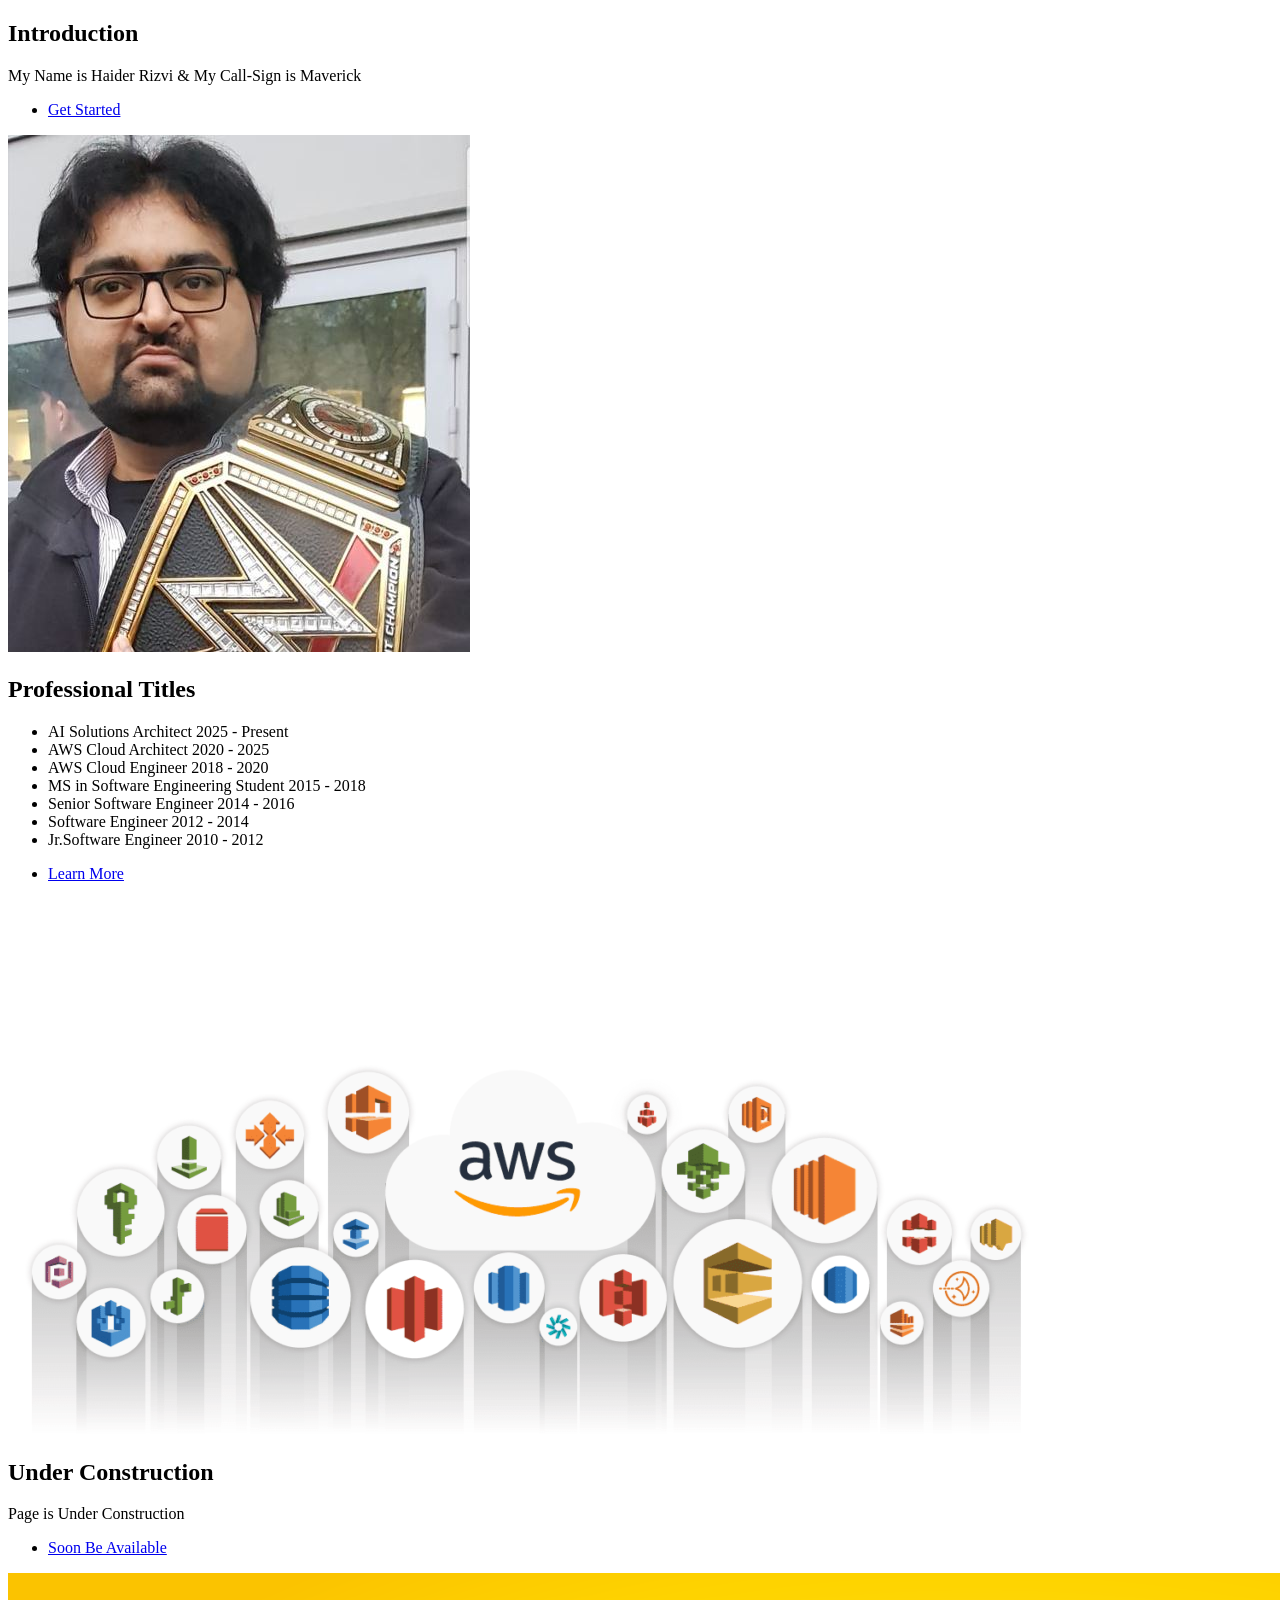
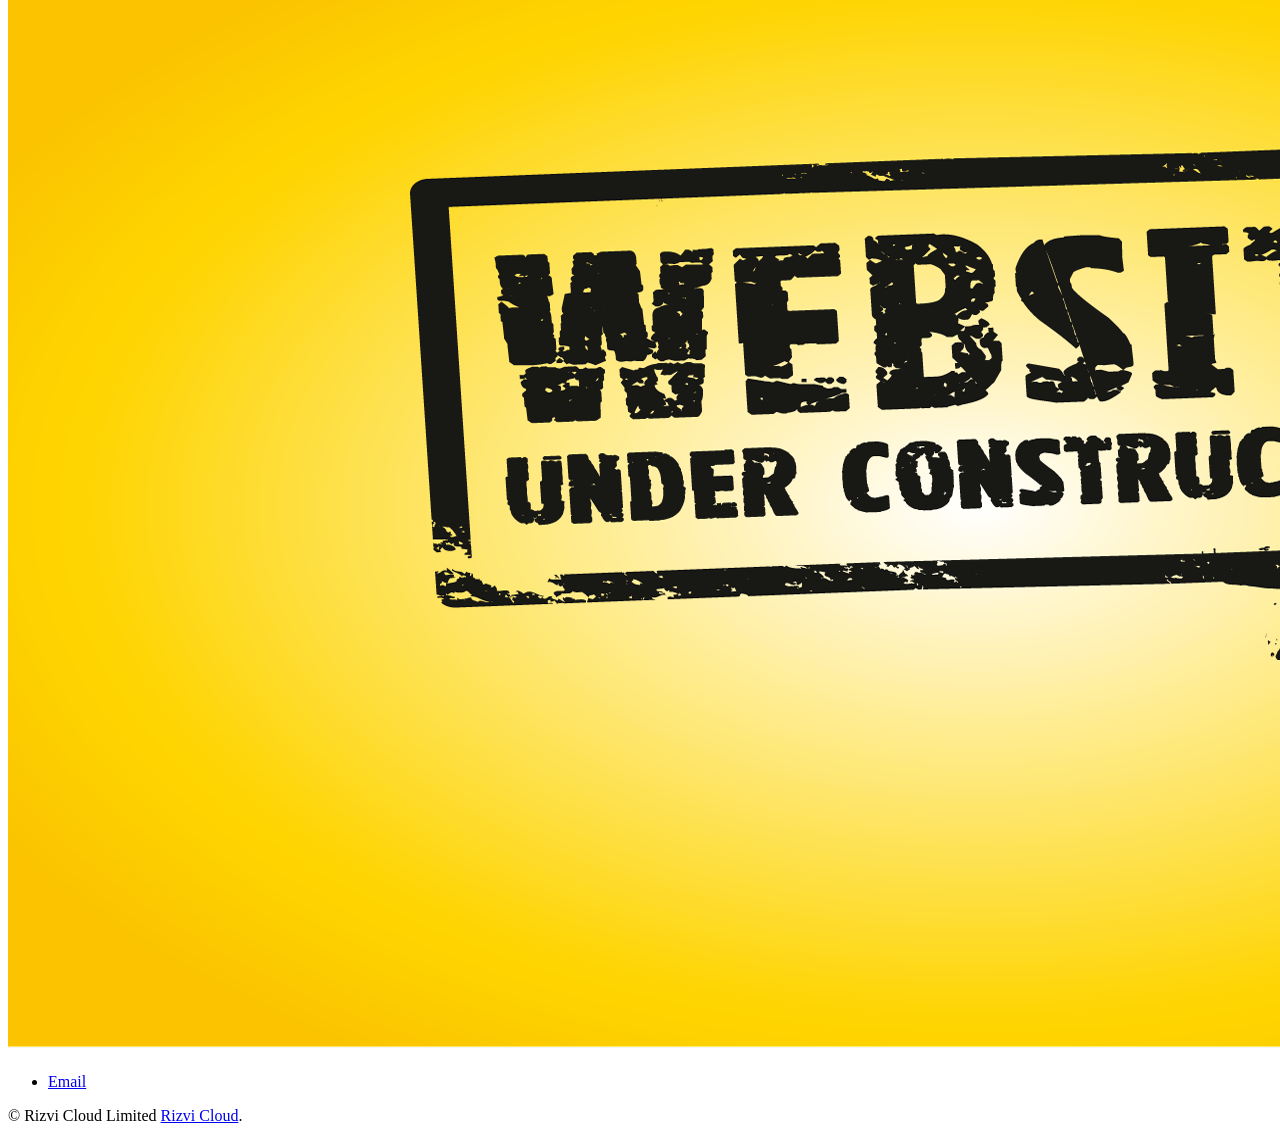
==== index.html @ ccf44380 "updated Titles" ====
<!DOCTYPE HTML>
<!--
	Story by HTML5 UP
	html5up.net | @ajlkn
	Free for personal and commercial use under the CCA 3.0 license (html5up.net/license)
-->
<html>
	<head>
		<title>rizvicloud.com</title>
		<meta charset="utf-8" />
		<meta name="viewport" content="width=device-width, initial-scale=1, user-scalable=no" />
		<link rel="stylesheet" href="assets/css/main.css" />
		<noscript><link rel="stylesheet" href="assets/css/noscript.css" /></noscript>
	</head>
	<body class="is-preload">

		<!-- Wrapper -->
			<div id="wrapper" class="divided">

				<!-- One -->
					<section class="banner style1 orient-left content-align-left image-position-right fullscreen onload-image-fade-in onload-content-fade-right">
						<div class="content">
							<h1>Introduction</h1>
							<p class="major">
                                My Name is Haider Rizvi & My Call-Sign is Maverick  
                            </p>
							<ul class="actions stacked">
								<li><a href="#aws" class="button big wide smooth-scroll-middle">Get Started</a></li>
							</ul>
						</div>
						<div class="image">
							<img src="images/hrizvi_wwe_med.jpg" alt="" />
						</div>
					</section>

				<!-- Two -->
					<section class="spotlight style1 orient-right content-align-left image-position-center onscroll-image-fade-in" id="aws">
						<div class="content">
							<h2>Professional Titles</h2>
							<p>
                                <ul>
									<li>
                                        AI Solutions Architect  2025 - Present 
                                    </li>
                                    <li>
                                        AWS Cloud Architect 2020 - 2025
                                    </li>
									<li>
                                        AWS Cloud Engineer 2018 - 2020
                                    </li>
									<li>
                                        MS in Software Engineering Student 2015 - 2018 
                                    </li>
                                    <li>
                                        Senior Software Engineer 2014 - 2016
                                    </li>
									 <li>
                                        Software Engineer 2012 - 2014
                                    </li>
									<li>
                                        Jr.Software Engineer 2010 - 2012
                                    </li>
                                </ul>
                                 
                            </p>
							<ul class="actions stacked">
								<li><a href="#uc" class="button big wide smooth-scroll-middle">Learn More</a></li>
							</ul>
						</div>
						<div class="image">
							<img src="images/AWS.jpg" alt="" />
						</div>
					</section>

				<!-- Three -->
					<section class="spotlight style1 orient-left content-align-left image-position-center onscroll-image-fade-in" id="uc">
						<div class="content">
							<h2>Under Construction</h2>
							<p>Page is Under Construction</p>
							<ul class="actions stacked">
								<li><a href="#" class="button big wide smooth-scroll-middle">Soon Be Available</a></li>
							</ul>
						</div>
						<div class="image">
							<img src="images/undercontruction.png" alt="" />
						</div>
					</section>

				<!-- Four -->
				<!--	<section class="spotlight style1 orient-right content-align-left image-position-center onscroll-image-fade-in">
						<div class="content">
							<h2>Pharetra etiam nulla</h2>
							<p>Lorem ipsum dolor sit amet, consectetur adipiscing elit. Morbi id ante sed ex pharetra lacinia sit amet vel massa. Donec facilisis laoreet nulla eu bibendum. Donec ut ex risus. Fusce lorem lectus, pharetra pretium massa et, hendrerit vestibulum odio lorem ipsum dolor sit amet.</p>
							<ul class="actions stacked">
								<li><a href="#" class="button">Learn More</a></li>
							</ul>
						</div>
						<div class="image">
							<img src="images/spotlight03.jpg" alt="" />
						</div>
					</section>
                -->            
				<!-- Five -->
				<!--	<section class="wrapper style1 align-center">
						<div class="inner">
							<h2>Massa sed condimentum</h2>
							<p>Lorem ipsum dolor sit amet, consectetur adipiscing elit. Morbi id ante sed ex pharetra lacinia sit amet vel massa. Donec facilisis laoreet nulla eu bibendum. Donec ut ex risus. Fusce lorem lectus, pharetra pretium massa et, hendrerit vestibulum odio lorem ipsum.</p>
						</div>
                -->
						<!-- Gallery -->
					<!--		<div class="gallery style2 medium lightbox onscroll-fade-in">
								<article>
									<a href="images/gallery/fulls/01.jpg" class="image">
										<img src="images/gallery/thumbs/01.jpg" alt="" />
									</a>
									<div class="caption">
										<h3>Ipsum Dolor</h3>
										<p>Lorem ipsum dolor amet, consectetur magna etiam elit. Etiam sed ultrices.</p>
										<ul class="actions fixed">
											<li><span class="button small">Details</span></li>
										</ul>
									</div>
								</article>
								<article>
									<a href="images/gallery/fulls/02.jpg" class="image">
										<img src="images/gallery/thumbs/02.jpg" alt="" />
									</a>
									<div class="caption">
										<h3>Feugiat Lorem</h3>
										<p>Lorem ipsum dolor amet, consectetur magna etiam elit. Etiam sed ultrices.</p>
										<ul class="actions fixed">
											<li><span class="button small">Details</span></li>
										</ul>
									</div>
								</article>
								<article>
									<a href="images/gallery/fulls/03.jpg" class="image">
										<img src="images/gallery/thumbs/03.jpg" alt="" />
									</a>
									<div class="caption">
										<h3>Magna Amet</h3>
										<p>Lorem ipsum dolor amet, consectetur magna etiam elit. Etiam sed ultrices.</p>
										<ul class="actions fixed">
											<li><span class="button small">Details</span></li>
										</ul>
									</div>
								</article>
								<article>
									<a href="images/gallery/fulls/04.jpg" class="image">
										<img src="images/gallery/thumbs/04.jpg" alt="" />
									</a>
									<div class="caption">
										<h3>Sed Tempus</h3>
										<p>Lorem ipsum dolor amet, consectetur magna etiam elit. Etiam sed ultrices.</p>
										<ul class="actions fixed">
											<li><span class="button small">Details</span></li>
										</ul>
									</div>
								</article>
								<article>
									<a href="images/gallery/fulls/05.jpg" class="image">
										<img src="images/gallery/thumbs/05.jpg" alt="" />
									</a>
									<div class="caption">
										<h3>Ultrices Magna</h3>
										<p>Lorem ipsum dolor amet, consectetur magna etiam elit. Etiam sed ultrices.</p>
										<ul class="actions fixed">
											<li><span class="button small">Details</span></li>
										</ul>
									</div>
								</article>
								<article>
									<a href="images/gallery/fulls/06.jpg" class="image">
										<img src="images/gallery/thumbs/06.jpg" alt="" />
									</a>
									<div class="caption">
										<h3>Sed Tempus</h3>
										<p>Lorem ipsum dolor amet, consectetur magna etiam elit. Etiam sed ultrices.</p>
										<ul class="actions fixed">
											<li><span class="button small">Details</span></li>
										</ul>
									</div>
								</article>
								<article>
									<a href="images/gallery/fulls/07.jpg" class="image">
										<img src="images/gallery/thumbs/07.jpg" alt="" />
									</a>
									<div class="caption">
										<h3>Ipsum Lorem</h3>
										<p>Lorem ipsum dolor amet, consectetur magna etiam elit. Etiam sed ultrices.</p>
										<ul class="actions fixed">
											<li><span class="button small">Details</span></li>
										</ul>
									</div>
								</article>
								<article>
									<a href="images/gallery/fulls/08.jpg" class="image">
										<img src="images/gallery/thumbs/08.jpg" alt="" />
									</a>
									<div class="caption">
										<h3>Magna Risus</h3>
										<p>Lorem ipsum dolor amet, consectetur magna etiam elit. Etiam sed ultrices.</p>
										<ul class="actions fixed">
											<li><span class="button small">Details</span></li>
										</ul>
									</div>
								</article>
								<article>
									<a href="images/gallery/fulls/09.jpg" class="image">
										<img src="images/gallery/thumbs/09.jpg" alt="" />
									</a>
									<div class="caption">
										<h3>Tempus Dolor</h3>
										<p>Lorem ipsum dolor amet, consectetur magna etiam elit. Etiam sed ultrices.</p>
										<ul class="actions fixed">
											<li><span class="button small">Details</span></li>
										</ul>
									</div>
								</article>
								<article>
									<a href="images/gallery/fulls/10.jpg" class="image">
										<img src="images/gallery/thumbs/10.jpg" alt="" />
									</a>
									<div class="caption">
										<h3>Sed Etiam</h3>
										<p>Lorem ipsum dolor amet, consectetur magna etiam elit. Etiam sed ultrices.</p>
										<ul class="actions fixed">
											<li><span class="button small">Details</span></li>
										</ul>
									</div>
								</article>
								<article>
									<a href="images/gallery/fulls/11.jpg" class="image">
										<img src="images/gallery/thumbs/11.jpg" alt="" />
									</a>
									<div class="caption">
										<h3>Magna Lorem</h3>
										<p>Lorem ipsum dolor amet, consectetur magna etiam elit. Etiam sed ultrices.</p>
										<ul class="actions fixed">
											<li><span class="button small">Details</span></li>
										</ul>
									</div>
								</article>
								<article>
									<a href="images/gallery/fulls/12.jpg" class="image">
										<img src="images/gallery/thumbs/12.jpg" alt="" />
									</a>
									<div class="caption">
										<h3>Ipsum Dolor</h3>
										<p>Lorem ipsum dolor amet, consectetur magna etiam elit. Etiam sed ultrices.</p>
										<ul class="actions fixed">
											<li><span class="button small">Details</span></li>
										</ul>
									</div>
								</article>
							</div>

					</section>
                 -->
				<!-- Six -->
				<!--	<section class="wrapper style1 align-center">
						<div class="inner">
							<h2>Ipsum sed consequat</h2>
							<p>Lorem ipsum dolor sit amet, consectetur adipiscing elit. Morbi id ante sed ex pharetra lacinia sit amet vel massa. Donec facilisis laoreet nulla eu bibendum. Donec ut ex risus. Fusce lorem lectus, pharetra pretium massa et, hendrerit vestibulum odio lorem ipsum.</p>
							<div class="items style1 medium onscroll-fade-in">
								<section>
									<span class="icon style2 major fa-gem"></span>
									<h3>Lorem</h3>
									<p>Lorem ipsum dolor sit amet, consectetur adipiscing elit. Morbi dui turpis, cursus eget orci amet aliquam congue semper. Etiam eget ultrices risus nec tempor elit.</p>
								</section>
								<section>
									<span class="icon solid style2 major fa-save"></span>
									<h3>Ipsum</h3>
									<p>Lorem ipsum dolor sit amet, consectetur adipiscing elit. Morbi dui turpis, cursus eget orci amet aliquam congue semper. Etiam eget ultrices risus nec tempor elit.</p>
								</section>
								<section>
									<span class="icon solid style2 major fa-chart-bar"></span>
									<h3>Dolor</h3>
									<p>Lorem ipsum dolor sit amet, consectetur adipiscing elit. Morbi dui turpis, cursus eget orci amet aliquam congue semper. Etiam eget ultrices risus nec tempor elit.</p>
								</section>
								<section>
									<span class="icon solid style2 major fa-wifi"></span>
									<h3>Amet</h3>
									<p>Lorem ipsum dolor sit amet, consectetur adipiscing elit. Morbi dui turpis, cursus eget orci amet aliquam congue semper. Etiam eget ultrices risus nec tempor elit.</p>
								</section>
								<section>
									<span class="icon solid style2 major fa-cog"></span>
									<h3>Magna</h3>
									<p>Lorem ipsum dolor sit amet, consectetur adipiscing elit. Morbi dui turpis, cursus eget orci amet aliquam congue semper. Etiam eget ultrices risus nec tempor elit.</p>
								</section>
								<section>
									<span class="icon style2 major fa-paper-plane"></span>
									<h3>Tempus</h3>
									<p>Lorem ipsum dolor sit amet, consectetur adipiscing elit. Morbi dui turpis, cursus eget orci amet aliquam congue semper. Etiam eget ultrices risus nec tempor elit.</p>
								</section>
								<section>
									<span class="icon solid style2 major fa-desktop"></span>
									<h3>Aliquam</h3>
									<p>Lorem ipsum dolor sit amet, consectetur adipiscing elit. Morbi dui turpis, cursus eget orci amet aliquam congue semper. Etiam eget ultrices risus nec tempor elit.</p>
								</section>
								<section>
									<span class="icon solid style2 major fa-sync-alt"></span>
									<h3>Elit</h3>
									<p>Lorem ipsum dolor sit amet, consectetur adipiscing elit. Morbi dui turpis, cursus eget orci amet aliquam congue semper. Etiam eget ultrices risus nec tempor elit.</p>
								</section>
								<section>
									<span class="icon solid style2 major fa-hashtag"></span>
									<h3>Morbi</h3>
									<p>Lorem ipsum dolor sit amet, consectetur adipiscing elit. Morbi dui turpis, cursus eget orci amet aliquam congue semper. Etiam eget ultrices risus nec tempor elit.</p>
								</section>
								<section>
									<span class="icon solid style2 major fa-bolt"></span>
									<h3>Turpis</h3>
									<p>Lorem ipsum dolor sit amet, consectetur adipiscing elit. Morbi dui turpis, cursus eget orci amet aliquam congue semper. Etiam eget ultrices risus nec tempor elit.</p>
								</section>
								<section>
									<span class="icon solid style2 major fa-envelope"></span>
									<h3>Ultrices</h3>
									<p>Lorem ipsum dolor sit amet, consectetur adipiscing elit. Morbi dui turpis, cursus eget orci amet aliquam congue semper. Etiam eget ultrices risus nec tempor elit.</p>
								</section>
								<section>
									<span class="icon solid style2 major fa-leaf"></span>
									<h3>Risus</h3>
									<p>Lorem ipsum dolor sit amet, consectetur adipiscing elit. Morbi dui turpis, cursus eget orci amet aliquam congue semper. Etiam eget ultrices risus nec tempor elit.</p>
								</section>
							</div>
						</div>
					</section>
                -->
				<!-- Seven -->
				<!--	<section class="wrapper style1 align-center">
						<div class="inner medium">
							<h2>Get in touch</h2>
							<form method="post" action="#">
								<div class="fields">
									<div class="field half">
										<label for="name">Name</label>
										<input type="text" name="name" id="name" value="" />
									</div>
									<div class="field half">
										<label for="email">Email</label>
										<input type="email" name="email" id="email" value="" />
									</div>
									<div class="field">
										<label for="message">Message</label>
										<textarea name="message" id="message" rows="6"></textarea>
									</div>
								</div>
								<ul class="actions special">
									<li><input type="submit" name="submit" id="submit" value="Send Message" /></li>
								</ul>
							</form>

						</div>
					</section>
                --> 
				<!-- Footer -->
					<footer class="wrapper style1 align-center">
						<div class="inner">
							<ul class="icons">
						<!--		<li><a href="#" class="icon brands style2 fa-twitter"><span class="label">Twitter</span></a></li>
								<li><a href="#" class="icon brands style2 fa-facebook-f"><span class="label">Facebook</span></a></li>
								<li><a href="#" class="icon brands style2 fa-instagram"><span class="label">Instagram</span></a></li>
								<li><a href="#" class="icon brands style2 fa-linkedin-in"><span class="label">LinkedIn</span></a></li> -->
								<li><a href="#" class="icon style2 fa-envelope"><span class="label">Email</span></a></li>
							</ul>
							<p>&copy; Rizvi Cloud Limited <a href="https://rizvicloud.com">Rizvi Cloud</a>.</p>
						</div>
					</footer>

			</div>

		<!-- Scripts -->
			<script src="assets/js/jquery.min.js"></script>
			<script src="assets/js/jquery.scrollex.min.js"></script>
			<script src="assets/js/jquery.scrolly.min.js"></script>
			<script src="assets/js/browser.min.js"></script>
			<script src="assets/js/breakpoints.min.js"></script>
			<script src="assets/js/util.js"></script>
			<script src="assets/js/main.js"></script>

	</body>
</html>
---- assets/css/main.css ----
@import url(fontawesome-all.min.css);
@import url("https://fonts.googleapis.com/css?family=Source+Sans+Pro:300,300i,400,400i");

/*
	Story by HTML5 UP
	html5up.net | @ajlkn
	Free for personal and commercial use under the CCA 3.0 license (html5up.net/license)
*/

html, body, div, span, applet, object,
iframe, h1, h2, h3, h4, h5, h6, p, blockquote,
pre, a, abbr, acronym, address, big, cite,
code, del, dfn, em, img, ins, kbd, q, s, samp,
small, strike, strong, sub, sup, tt, var, b,
u, i, center, dl, dt, dd, ol, ul, li, fieldset,
form, label, legend, table, caption, tbody,
tfoot, thead, tr, th, td, article, aside,
canvas, details, embed, figure, figcaption,
footer, header, hgroup, menu, nav, output, ruby,
section, summary, time, mark, audio, video {
	margin: 0;
	padding: 0;
	border: 0;
	font-size: 100%;
	font: inherit;
	vertical-align: baseline;}

article, aside, details, figcaption, figure,
footer, header, hgroup, menu, nav, section {
	display: block;}

body {
	line-height: 1;
}

ol, ul {
	list-style: none;
}

blockquote, q {
	quotes: none;
}

	blockquote:before, blockquote:after, q:before, q:after {
		content: '';
		content: none;
	}

table {
	border-collapse: collapse;
	border-spacing: 0;
}

body {
	-webkit-text-size-adjust: none;
}

mark {
	background-color: transparent;
	color: inherit;
}

input::-moz-focus-inner {
	border: 0;
	padding: 0;
}

input, select, textarea {
	-moz-appearance: none;
	-webkit-appearance: none;
	-ms-appearance: none;
	appearance: none;
}

/* Basic */

	@-ms-viewport {
		width: device-width;
	}

	body {
		-ms-overflow-style: scrollbar;
	}

	@media screen and (max-width: 480px) {

		html, body {
			min-width: 320px;
		}

	}

	html {
		box-sizing: border-box;
	}

	*, *:before, *:after {
		box-sizing: inherit;
	}

	body {
		background: #ffffff;
	}

		body.is-preload *, body.is-preload *:before, body.is-preload *:after {
			-moz-animation: none !important;
			-webkit-animation: none !important;
			-ms-animation: none !important;
			animation: none !important;
			-moz-transition: none !important;
			-webkit-transition: none !important;
			-ms-transition: none !important;
			transition: none !important;
		}

/* Type */

	html {
		font-size: 18pt;
	}

		@media screen and (max-width: 1680px) {

			html {
				font-size: 14pt;
			}

		}

		@media screen and (max-width: 1280px) {

			html {
				font-size: 12pt;
			}

		}

		@media screen and (max-width: 736px) {

			html {
				font-size: 11pt;
			}

		}

		@media screen and (max-width: 360px) {

			html {
				font-size: 10pt;
			}

		}

	body {
		background-color: #ffffff;
		color: #000000;
	}

	body, input, select, textarea {
		font-family: "Source Sans Pro", Helvetica, sans-serif;
		font-size: 1rem;
		font-weight: 300;
		line-height: 1.65;
	}

	a {
		-moz-transition: color 0.2s ease-in-out;
		-webkit-transition: color 0.2s ease-in-out;
		-ms-transition: color 0.2s ease-in-out;
		transition: color 0.2s ease-in-out;
		text-decoration: underline;
	}

		a:hover {
			text-decoration: none;
		}

	strong, b {
		font-weight: 400;
	}

	em, i {
		font-style: italic;
	}

	p {
		margin: 0 0 2rem 0;
	}

		p.major {
			font-size: 1.25rem;
		}

	h1, h2, h3, h4, h5, h6 {
		font-weight: 300;
		line-height: 1.375;
		letter-spacing: -0.05em;
		margin: 0 0 1rem 0;
	}

		h1 a, h2 a, h3 a, h4 a, h5 a, h6 a {
			color: inherit;
			text-decoration: none;
		}

	h1 {
		font-size: 3.5rem;
		line-height: 1.2;
	}

	h2 {
		font-size: 2.25rem;
	}

	h3 {
		font-size: 1.5rem;
	}

	h4 {
		font-size: 1.1rem;
	}

	h5 {
		font-size: 0.9rem;
	}

	h6 {
		font-size: 0.7rem;
	}

	sub {
		font-size: 0.8rem;
		position: relative;
		top: 0.5rem;
	}

	sup {
		font-size: 0.8rem;
		position: relative;
		top: -0.5rem;
	}

	blockquote {
		border-left: solid 4px;
		font-style: italic;
		margin: 0 0 2rem 0;
		padding: 0.5rem 0 0.5rem 2rem;
	}

	code {
		border-radius: 4px;
		font-family: "Courier New", monospace;
		font-size: 0.9em;
		margin: 0 0.25rem;
		padding: 0.25rem 0.325rem;
	}

	pre {
		-webkit-overflow-scrolling: touch;
		font-family: "Courier New", monospace;
		font-size: 0.9em;
		margin: 0 0 2rem 0;
	}

		pre code {
			display: block;
			line-height: 1.5;
			padding: 0.75rem 1rem;
			overflow-x: auto;
		}

	hr {
		border: 0;
		border-bottom: solid 1px;
		margin: 2.5rem 0;
	}

		hr.major {
			margin: 3.5rem 0;
		}

	.align-left {
		text-align: left;
	}

	.align-center {
		text-align: center;
	}

	.align-right {
		text-align: right;
	}

	@media screen and (max-width: 736px) {

		p.major {
			font-size: 1.1rem;
		}

		h1 {
			font-size: 2.5rem;
		}

		h2 {
			font-size: 2rem;
		}

		h3 {
			font-size: 1.25rem;
		}

		h4 {
			font-size: 1rem;
		}

	}

	input, select, textarea {
		color: #000000;
	}

	a {
		color: #000000;
	}

		a:hover {
			color: #47D3E5;
		}

	strong, b {
		color: #000000;
	}

	h1, h2, h3, h4, h5, h6 {
		color: #000000;
	}

	blockquote {
		border-left-color: rgba(0, 0, 0, 0.2);
	}

	code {
		background: rgba(0, 0, 0, 0.05);
		border-color: rgba(0, 0, 0, 0.2);
	}

	hr {
		border-bottom-color: rgba(0, 0, 0, 0.2);
	}

/* Row */

	.row {
		display: flex;
		flex-wrap: wrap;
		box-sizing: border-box;
		align-items: stretch;
	}

		.row > * {
			box-sizing: border-box;
		}

		.row.gtr-uniform > * > :last-child {
			margin-bottom: 0;
		}

		.row.aln-left {
			justify-content: flex-start;
		}

		.row.aln-center {
			justify-content: center;
		}

		.row.aln-right {
			justify-content: flex-end;
		}

		.row.aln-top {
			align-items: flex-start;
		}

		.row.aln-middle {
			align-items: center;
		}

		.row.aln-bottom {
			align-items: flex-end;
		}

		.row > .imp {
			order: -1;
		}

		.row > .col-1 {
			width: 8.33333%;
		}

		.row > .off-1 {
			margin-left: 8.33333%;
		}

		.row > .col-2 {
			width: 16.66667%;
		}

		.row > .off-2 {
			margin-left: 16.66667%;
		}

		.row > .col-3 {
			width: 25%;
		}

		.row > .off-3 {
			margin-left: 25%;
		}

		.row > .col-4 {
			width: 33.33333%;
		}

		.row > .off-4 {
			margin-left: 33.33333%;
		}

		.row > .col-5 {
			width: 41.66667%;
		}

		.row > .off-5 {
			margin-left: 41.66667%;
		}

		.row > .col-6 {
			width: 50%;
		}

		.row > .off-6 {
			margin-left: 50%;
		}

		.row > .col-7 {
			width: 58.33333%;
		}

		.row > .off-7 {
			margin-left: 58.33333%;
		}

		.row > .col-8 {
			width: 66.66667%;
		}

		.row > .off-8 {
			margin-left: 66.66667%;
		}

		.row > .col-9 {
			width: 75%;
		}

		.row > .off-9 {
			margin-left: 75%;
		}

		.row > .col-10 {
			width: 83.33333%;
		}

		.row > .off-10 {
			margin-left: 83.33333%;
		}

		.row > .col-11 {
			width: 91.66667%;
		}

		.row > .off-11 {
			margin-left: 91.66667%;
		}

		.row > .col-12 {
			width: 100%;
		}

		.row > .off-12 {
			margin-left: 100%;
		}

		.row.gtr-0 {
			margin-top: 0;
			margin-left: 0rem;
		}

			.row.gtr-0 > * {
				padding: 0 0 0 0rem;
			}

			.row.gtr-0.gtr-uniform {
				margin-top: 0rem;
			}

				.row.gtr-0.gtr-uniform > * {
					padding-top: 0rem;
				}

		.row.gtr-25 {
			margin-top: 0;
			margin-left: -0.5rem;
		}

			.row.gtr-25 > * {
				padding: 0 0 0 0.5rem;
			}

			.row.gtr-25.gtr-uniform {
				margin-top: -0.5rem;
			}

				.row.gtr-25.gtr-uniform > * {
					padding-top: 0.5rem;
				}

		.row.gtr-50 {
			margin-top: 0;
			margin-left: -1rem;
		}

			.row.gtr-50 > * {
				padding: 0 0 0 1rem;
			}

			.row.gtr-50.gtr-uniform {
				margin-top: -1rem;
			}

				.row.gtr-50.gtr-uniform > * {
					padding-top: 1rem;
				}

		.row {
			margin-top: 0;
			margin-left: -2rem;
		}

			.row > * {
				padding: 0 0 0 2rem;
			}

			.row.gtr-uniform {
				margin-top: -2rem;
			}

				.row.gtr-uniform > * {
					padding-top: 2rem;
				}

		.row.gtr-150 {
			margin-top: 0;
			margin-left: -3rem;
		}

			.row.gtr-150 > * {
				padding: 0 0 0 3rem;
			}

			.row.gtr-150.gtr-uniform {
				margin-top: -3rem;
			}

				.row.gtr-150.gtr-uniform > * {
					padding-top: 3rem;
				}

		.row.gtr-200 {
			margin-top: 0;
			margin-left: -4rem;
		}

			.row.gtr-200 > * {
				padding: 0 0 0 4rem;
			}

			.row.gtr-200.gtr-uniform {
				margin-top: -4rem;
			}

				.row.gtr-200.gtr-uniform > * {
					padding-top: 4rem;
				}

		@media screen and (max-width: 1680px) {

			.row {
				display: flex;
				flex-wrap: wrap;
				box-sizing: border-box;
				align-items: stretch;
			}

				.row > * {
					box-sizing: border-box;
				}

				.row.gtr-uniform > * > :last-child {
					margin-bottom: 0;
				}

				.row.aln-left {
					justify-content: flex-start;
				}

				.row.aln-center {
					justify-content: center;
				}

				.row.aln-right {
					justify-content: flex-end;
				}

				.row.aln-top {
					align-items: flex-start;
				}

				.row.aln-middle {
					align-items: center;
				}

				.row.aln-bottom {
					align-items: flex-end;
				}

				.row > .imp-xlarge {
					order: -1;
				}

				.row > .col-1-xlarge {
					width: 8.33333%;
				}

				.row > .off-1-xlarge {
					margin-left: 8.33333%;
				}

				.row > .col-2-xlarge {
					width: 16.66667%;
				}

				.row > .off-2-xlarge {
					margin-left: 16.66667%;
				}

				.row > .col-3-xlarge {
					width: 25%;
				}

				.row > .off-3-xlarge {
					margin-left: 25%;
				}

				.row > .col-4-xlarge {
					width: 33.33333%;
				}

				.row > .off-4-xlarge {
					margin-left: 33.33333%;
				}

				.row > .col-5-xlarge {
					width: 41.66667%;
				}

				.row > .off-5-xlarge {
					margin-left: 41.66667%;
				}

				.row > .col-6-xlarge {
					width: 50%;
				}

				.row > .off-6-xlarge {
					margin-left: 50%;
				}

				.row > .col-7-xlarge {
					width: 58.33333%;
				}

				.row > .off-7-xlarge {
					margin-left: 58.33333%;
				}

				.row > .col-8-xlarge {
					width: 66.66667%;
				}

				.row > .off-8-xlarge {
					margin-left: 66.66667%;
				}

				.row > .col-9-xlarge {
					width: 75%;
				}

				.row > .off-9-xlarge {
					margin-left: 75%;
				}

				.row > .col-10-xlarge {
					width: 83.33333%;
				}

				.row > .off-10-xlarge {
					margin-left: 83.33333%;
				}

				.row > .col-11-xlarge {
					width: 91.66667%;
				}

				.row > .off-11-xlarge {
					margin-left: 91.66667%;
				}

				.row > .col-12-xlarge {
					width: 100%;
				}

				.row > .off-12-xlarge {
					margin-left: 100%;
				}

				.row.gtr-0 {
					margin-top: 0;
					margin-left: 0rem;
				}

					.row.gtr-0 > * {
						padding: 0 0 0 0rem;
					}

					.row.gtr-0.gtr-uniform {
						margin-top: 0rem;
					}

						.row.gtr-0.gtr-uniform > * {
							padding-top: 0rem;
						}

				.row.gtr-25 {
					margin-top: 0;
					margin-left: -0.5rem;
				}

					.row.gtr-25 > * {
						padding: 0 0 0 0.5rem;
					}

					.row.gtr-25.gtr-uniform {
						margin-top: -0.5rem;
					}

						.row.gtr-25.gtr-uniform > * {
							padding-top: 0.5rem;
						}

				.row.gtr-50 {
					margin-top: 0;
					margin-left: -1rem;
				}

					.row.gtr-50 > * {
						padding: 0 0 0 1rem;
					}

					.row.gtr-50.gtr-uniform {
						margin-top: -1rem;
					}

						.row.gtr-50.gtr-uniform > * {
							padding-top: 1rem;
						}

				.row {
					margin-top: 0;
					margin-left: -2rem;
				}

					.row > * {
						padding: 0 0 0 2rem;
					}

					.row.gtr-uniform {
						margin-top: -2rem;
					}

						.row.gtr-uniform > * {
							padding-top: 2rem;
						}

				.row.gtr-150 {
					margin-top: 0;
					margin-left: -3rem;
				}

					.row.gtr-150 > * {
						padding: 0 0 0 3rem;
					}

					.row.gtr-150.gtr-uniform {
						margin-top: -3rem;
					}

						.row.gtr-150.gtr-uniform > * {
							padding-top: 3rem;
						}

				.row.gtr-200 {
					margin-top: 0;
					margin-left: -4rem;
				}

					.row.gtr-200 > * {
						padding: 0 0 0 4rem;
					}

					.row.gtr-200.gtr-uniform {
						margin-top: -4rem;
					}

						.row.gtr-200.gtr-uniform > * {
							padding-top: 4rem;
						}

		}

		@media screen and (max-width: 1280px) {

			.row {
				display: flex;
				flex-wrap: wrap;
				box-sizing: border-box;
				align-items: stretch;
			}

				.row > * {
					box-sizing: border-box;
				}

				.row.gtr-uniform > * > :last-child {
					margin-bottom: 0;
				}

				.row.aln-left {
					justify-content: flex-start;
				}

				.row.aln-center {
					justify-content: center;
				}

				.row.aln-right {
					justify-content: flex-end;
				}

				.row.aln-top {
					align-items: flex-start;
				}

				.row.aln-middle {
					align-items: center;
				}

				.row.aln-bottom {
					align-items: flex-end;
				}

				.row > .imp-large {
					order: -1;
				}

				.row > .col-1-large {
					width: 8.33333%;
				}

				.row > .off-1-large {
					margin-left: 8.33333%;
				}

				.row > .col-2-large {
					width: 16.66667%;
				}

				.row > .off-2-large {
					margin-left: 16.66667%;
				}

				.row > .col-3-large {
					width: 25%;
				}

				.row > .off-3-large {
					margin-left: 25%;
				}

				.row > .col-4-large {
					width: 33.33333%;
				}

				.row > .off-4-large {
					margin-left: 33.33333%;
				}

				.row > .col-5-large {
					width: 41.66667%;
				}

				.row > .off-5-large {
					margin-left: 41.66667%;
				}

				.row > .col-6-large {
					width: 50%;
				}

				.row > .off-6-large {
					margin-left: 50%;
				}

				.row > .col-7-large {
					width: 58.33333%;
				}

				.row > .off-7-large {
					margin-left: 58.33333%;
				}

				.row > .col-8-large {
					width: 66.66667%;
				}

				.row > .off-8-large {
					margin-left: 66.66667%;
				}

				.row > .col-9-large {
					width: 75%;
				}

				.row > .off-9-large {
					margin-left: 75%;
				}

				.row > .col-10-large {
					width: 83.33333%;
				}

				.row > .off-10-large {
					margin-left: 83.33333%;
				}

				.row > .col-11-large {
					width: 91.66667%;
				}

				.row > .off-11-large {
					margin-left: 91.66667%;
				}

				.row > .col-12-large {
					width: 100%;
				}

				.row > .off-12-large {
					margin-left: 100%;
				}

				.row.gtr-0 {
					margin-top: 0;
					margin-left: 0rem;
				}

					.row.gtr-0 > * {
						padding: 0 0 0 0rem;
					}

					.row.gtr-0.gtr-uniform {
						margin-top: 0rem;
					}

						.row.gtr-0.gtr-uniform > * {
							padding-top: 0rem;
						}

				.row.gtr-25 {
					margin-top: 0;
					margin-left: -0.5rem;
				}

					.row.gtr-25 > * {
						padding: 0 0 0 0.5rem;
					}

					.row.gtr-25.gtr-uniform {
						margin-top: -0.5rem;
					}

						.row.gtr-25.gtr-uniform > * {
							padding-top: 0.5rem;
						}

				.row.gtr-50 {
					margin-top: 0;
					margin-left: -1rem;
				}

					.row.gtr-50 > * {
						padding: 0 0 0 1rem;
					}

					.row.gtr-50.gtr-uniform {
						margin-top: -1rem;
					}

						.row.gtr-50.gtr-uniform > * {
							padding-top: 1rem;
						}

				.row {
					margin-top: 0;
					margin-left: -2rem;
				}

					.row > * {
						padding: 0 0 0 2rem;
					}

					.row.gtr-uniform {
						margin-top: -2rem;
					}

						.row.gtr-uniform > * {
							padding-top: 2rem;
						}

				.row.gtr-150 {
					margin-top: 0;
					margin-left: -3rem;
				}

					.row.gtr-150 > * {
						padding: 0 0 0 3rem;
					}

					.row.gtr-150.gtr-uniform {
						margin-top: -3rem;
					}

						.row.gtr-150.gtr-uniform > * {
							padding-top: 3rem;
						}

				.row.gtr-200 {
					margin-top: 0;
					margin-left: -4rem;
				}

					.row.gtr-200 > * {
						padding: 0 0 0 4rem;
					}

					.row.gtr-200.gtr-uniform {
						margin-top: -4rem;
					}

						.row.gtr-200.gtr-uniform > * {
							padding-top: 4rem;
						}

		}

		@media screen and (max-width: 980px) {

			.row {
				display: flex;
				flex-wrap: wrap;
				box-sizing: border-box;
				align-items: stretch;
			}

				.row > * {
					box-sizing: border-box;
				}

				.row.gtr-uniform > * > :last-child {
					margin-bottom: 0;
				}

				.row.aln-left {
					justify-content: flex-start;
				}

				.row.aln-center {
					justify-content: center;
				}

				.row.aln-right {
					justify-content: flex-end;
				}

				.row.aln-top {
					align-items: flex-start;
				}

				.row.aln-middle {
					align-items: center;
				}

				.row.aln-bottom {
					align-items: flex-end;
				}

				.row > .imp-medium {
					order: -1;
				}

				.row > .col-1-medium {
					width: 8.33333%;
				}

				.row > .off-1-medium {
					margin-left: 8.33333%;
				}

				.row > .col-2-medium {
					width: 16.66667%;
				}

				.row > .off-2-medium {
					margin-left: 16.66667%;
				}

				.row > .col-3-medium {
					width: 25%;
				}

				.row > .off-3-medium {
					margin-left: 25%;
				}

				.row > .col-4-medium {
					width: 33.33333%;
				}

				.row > .off-4-medium {
					margin-left: 33.33333%;
				}

				.row > .col-5-medium {
					width: 41.66667%;
				}

				.row > .off-5-medium {
					margin-left: 41.66667%;
				}

				.row > .col-6-medium {
					width: 50%;
				}

				.row > .off-6-medium {
					margin-left: 50%;
				}

				.row > .col-7-medium {
					width: 58.33333%;
				}

				.row > .off-7-medium {
					margin-left: 58.33333%;
				}

				.row > .col-8-medium {
					width: 66.66667%;
				}

				.row > .off-8-medium {
					margin-left: 66.66667%;
				}

				.row > .col-9-medium {
					width: 75%;
				}

				.row > .off-9-medium {
					margin-left: 75%;
				}

				.row > .col-10-medium {
					width: 83.33333%;
				}

				.row > .off-10-medium {
					margin-left: 83.33333%;
				}

				.row > .col-11-medium {
					width: 91.66667%;
				}

				.row > .off-11-medium {
					margin-left: 91.66667%;
				}

				.row > .col-12-medium {
					width: 100%;
				}

				.row > .off-12-medium {
					margin-left: 100%;
				}

				.row.gtr-0 {
					margin-top: 0;
					margin-left: 0rem;
				}

					.row.gtr-0 > * {
						padding: 0 0 0 0rem;
					}

					.row.gtr-0.gtr-uniform {
						margin-top: 0rem;
					}

						.row.gtr-0.gtr-uniform > * {
							padding-top: 0rem;
						}

				.row.gtr-25 {
					margin-top: 0;
					margin-left: -0.5rem;
				}

					.row.gtr-25 > * {
						padding: 0 0 0 0.5rem;
					}

					.row.gtr-25.gtr-uniform {
						margin-top: -0.5rem;
					}

						.row.gtr-25.gtr-uniform > * {
							padding-top: 0.5rem;
						}

				.row.gtr-50 {
					margin-top: 0;
					margin-left: -1rem;
				}

					.row.gtr-50 > * {
						padding: 0 0 0 1rem;
					}

					.row.gtr-50.gtr-uniform {
						margin-top: -1rem;
					}

						.row.gtr-50.gtr-uniform > * {
							padding-top: 1rem;
						}

				.row {
					margin-top: 0;
					margin-left: -2rem;
				}

					.row > * {
						padding: 0 0 0 2rem;
					}

					.row.gtr-uniform {
						margin-top: -2rem;
					}

						.row.gtr-uniform > * {
							padding-top: 2rem;
						}

				.row.gtr-150 {
					margin-top: 0;
					margin-left: -3rem;
				}

					.row.gtr-150 > * {
						padding: 0 0 0 3rem;
					}

					.row.gtr-150.gtr-uniform {
						margin-top: -3rem;
					}

						.row.gtr-150.gtr-uniform > * {
							padding-top: 3rem;
						}

				.row.gtr-200 {
					margin-top: 0;
					margin-left: -4rem;
				}

					.row.gtr-200 > * {
						padding: 0 0 0 4rem;
					}

					.row.gtr-200.gtr-uniform {
						margin-top: -4rem;
					}

						.row.gtr-200.gtr-uniform > * {
							padding-top: 4rem;
						}

		}

		@media screen and (max-width: 736px) {

			.row {
				display: flex;
				flex-wrap: wrap;
				box-sizing: border-box;
				align-items: stretch;
			}

				.row > * {
					box-sizing: border-box;
				}

				.row.gtr-uniform > * > :last-child {
					margin-bottom: 0;
				}

				.row.aln-left {
					justify-content: flex-start;
				}

				.row.aln-center {
					justify-content: center;
				}

				.row.aln-right {
					justify-content: flex-end;
				}

				.row.aln-top {
					align-items: flex-start;
				}

				.row.aln-middle {
					align-items: center;
				}

				.row.aln-bottom {
					align-items: flex-end;
				}

				.row > .imp-small {
					order: -1;
				}

				.row > .col-1-small {
					width: 8.33333%;
				}

				.row > .off-1-small {
					margin-left: 8.33333%;
				}

				.row > .col-2-small {
					width: 16.66667%;
				}

				.row > .off-2-small {
					margin-left: 16.66667%;
				}

				.row > .col-3-small {
					width: 25%;
				}

				.row > .off-3-small {
					margin-left: 25%;
				}

				.row > .col-4-small {
					width: 33.33333%;
				}

				.row > .off-4-small {
					margin-left: 33.33333%;
				}

				.row > .col-5-small {
					width: 41.66667%;
				}

				.row > .off-5-small {
					margin-left: 41.66667%;
				}

				.row > .col-6-small {
					width: 50%;
				}

				.row > .off-6-small {
					margin-left: 50%;
				}

				.row > .col-7-small {
					width: 58.33333%;
				}

				.row > .off-7-small {
					margin-left: 58.33333%;
				}

				.row > .col-8-small {
					width: 66.66667%;
				}

				.row > .off-8-small {
					margin-left: 66.66667%;
				}

				.row > .col-9-small {
					width: 75%;
				}

				.row > .off-9-small {
					margin-left: 75%;
				}

				.row > .col-10-small {
					width: 83.33333%;
				}

				.row > .off-10-small {
					margin-left: 83.33333%;
				}

				.row > .col-11-small {
					width: 91.66667%;
				}

				.row > .off-11-small {
					margin-left: 91.66667%;
				}

				.row > .col-12-small {
					width: 100%;
				}

				.row > .off-12-small {
					margin-left: 100%;
				}

				.row.gtr-0 {
					margin-top: 0;
					margin-left: 0rem;
				}

					.row.gtr-0 > * {
						padding: 0 0 0 0rem;
					}

					.row.gtr-0.gtr-uniform {
						margin-top: 0rem;
					}

						.row.gtr-0.gtr-uniform > * {
							padding-top: 0rem;
						}

				.row.gtr-25 {
					margin-top: 0;
					margin-left: -0.5rem;
				}

					.row.gtr-25 > * {
						padding: 0 0 0 0.5rem;
					}

					.row.gtr-25.gtr-uniform {
						margin-top: -0.5rem;
					}

						.row.gtr-25.gtr-uniform > * {
							padding-top: 0.5rem;
						}

				.row.gtr-50 {
					margin-top: 0;
					margin-left: -1rem;
				}

					.row.gtr-50 > * {
						padding: 0 0 0 1rem;
					}

					.row.gtr-50.gtr-uniform {
						margin-top: -1rem;
					}

						.row.gtr-50.gtr-uniform > * {
							padding-top: 1rem;
						}

				.row {
					margin-top: 0;
					margin-left: -2rem;
				}

					.row > * {
						padding: 0 0 0 2rem;
					}

					.row.gtr-uniform {
						margin-top: -2rem;
					}

						.row.gtr-uniform > * {
							padding-top: 2rem;
						}

				.row.gtr-150 {
					margin-top: 0;
					margin-left: -3rem;
				}

					.row.gtr-150 > * {
						padding: 0 0 0 3rem;
					}

					.row.gtr-150.gtr-uniform {
						margin-top: -3rem;
					}

						.row.gtr-150.gtr-uniform > * {
							padding-top: 3rem;
						}

				.row.gtr-200 {
					margin-top: 0;
					margin-left: -4rem;
				}

					.row.gtr-200 > * {
						padding: 0 0 0 4rem;
					}

					.row.gtr-200.gtr-uniform {
						margin-top: -4rem;
					}

						.row.gtr-200.gtr-uniform > * {
							padding-top: 4rem;
						}

		}

		@media screen and (max-width: 480px) {

			.row {
				display: flex;
				flex-wrap: wrap;
				box-sizing: border-box;
				align-items: stretch;
			}

				.row > * {
					box-sizing: border-box;
				}

				.row.gtr-uniform > * > :last-child {
					margin-bottom: 0;
				}

				.row.aln-left {
					justify-content: flex-start;
				}

				.row.aln-center {
					justify-content: center;
				}

				.row.aln-right {
					justify-content: flex-end;
				}

				.row.aln-top {
					align-items: flex-start;
				}

				.row.aln-middle {
					align-items: center;
				}

				.row.aln-bottom {
					align-items: flex-end;
				}

				.row > .imp-xsmall {
					order: -1;
				}

				.row > .col-1-xsmall {
					width: 8.33333%;
				}

				.row > .off-1-xsmall {
					margin-left: 8.33333%;
				}

				.row > .col-2-xsmall {
					width: 16.66667%;
				}

				.row > .off-2-xsmall {
					margin-left: 16.66667%;
				}

				.row > .col-3-xsmall {
					width: 25%;
				}

				.row > .off-3-xsmall {
					margin-left: 25%;
				}

				.row > .col-4-xsmall {
					width: 33.33333%;
				}

				.row > .off-4-xsmall {
					margin-left: 33.33333%;
				}

				.row > .col-5-xsmall {
					width: 41.66667%;
				}

				.row > .off-5-xsmall {
					margin-left: 41.66667%;
				}

				.row > .col-6-xsmall {
					width: 50%;
				}

				.row > .off-6-xsmall {
					margin-left: 50%;
				}

				.row > .col-7-xsmall {
					width: 58.33333%;
				}

				.row > .off-7-xsmall {
					margin-left: 58.33333%;
				}

				.row > .col-8-xsmall {
					width: 66.66667%;
				}

				.row > .off-8-xsmall {
					margin-left: 66.66667%;
				}

				.row > .col-9-xsmall {
					width: 75%;
				}

				.row > .off-9-xsmall {
					margin-left: 75%;
				}

				.row > .col-10-xsmall {
					width: 83.33333%;
				}

				.row > .off-10-xsmall {
					margin-left: 83.33333%;
				}

				.row > .col-11-xsmall {
					width: 91.66667%;
				}

				.row > .off-11-xsmall {
					margin-left: 91.66667%;
				}

				.row > .col-12-xsmall {
					width: 100%;
				}

				.row > .off-12-xsmall {
					margin-left: 100%;
				}

				.row.gtr-0 {
					margin-top: 0;
					margin-left: 0rem;
				}

					.row.gtr-0 > * {
						padding: 0 0 0 0rem;
					}

					.row.gtr-0.gtr-uniform {
						margin-top: 0rem;
					}

						.row.gtr-0.gtr-uniform > * {
							padding-top: 0rem;
						}

				.row.gtr-25 {
					margin-top: 0;
					margin-left: -0.5rem;
				}

					.row.gtr-25 > * {
						padding: 0 0 0 0.5rem;
					}

					.row.gtr-25.gtr-uniform {
						margin-top: -0.5rem;
					}

						.row.gtr-25.gtr-uniform > * {
							padding-top: 0.5rem;
						}

				.row.gtr-50 {
					margin-top: 0;
					margin-left: -1rem;
				}

					.row.gtr-50 > * {
						padding: 0 0 0 1rem;
					}

					.row.gtr-50.gtr-uniform {
						margin-top: -1rem;
					}

						.row.gtr-50.gtr-uniform > * {
							padding-top: 1rem;
						}

				.row {
					margin-top: 0;
					margin-left: -2rem;
				}

					.row > * {
						padding: 0 0 0 2rem;
					}

					.row.gtr-uniform {
						margin-top: -2rem;
					}

						.row.gtr-uniform > * {
							padding-top: 2rem;
						}

				.row.gtr-150 {
					margin-top: 0;
					margin-left: -3rem;
				}

					.row.gtr-150 > * {
						padding: 0 0 0 3rem;
					}

					.row.gtr-150.gtr-uniform {
						margin-top: -3rem;
					}

						.row.gtr-150.gtr-uniform > * {
							padding-top: 3rem;
						}

				.row.gtr-200 {
					margin-top: 0;
					margin-left: -4rem;
				}

					.row.gtr-200 > * {
						padding: 0 0 0 4rem;
					}

					.row.gtr-200.gtr-uniform {
						margin-top: -4rem;
					}

						.row.gtr-200.gtr-uniform > * {
							padding-top: 4rem;
						}

		}

		@media screen and (max-width: 360px) {

			.row {
				display: flex;
				flex-wrap: wrap;
				box-sizing: border-box;
				align-items: stretch;
			}

				.row > * {
					box-sizing: border-box;
				}

				.row.gtr-uniform > * > :last-child {
					margin-bottom: 0;
				}

				.row.aln-left {
					justify-content: flex-start;
				}

				.row.aln-center {
					justify-content: center;
				}

				.row.aln-right {
					justify-content: flex-end;
				}

				.row.aln-top {
					align-items: flex-start;
				}

				.row.aln-middle {
					align-items: center;
				}

				.row.aln-bottom {
					align-items: flex-end;
				}

				.row > .imp-xxsmall {
					order: -1;
				}

				.row > .col-1-xxsmall {
					width: 8.33333%;
				}

				.row > .off-1-xxsmall {
					margin-left: 8.33333%;
				}

				.row > .col-2-xxsmall {
					width: 16.66667%;
				}

				.row > .off-2-xxsmall {
					margin-left: 16.66667%;
				}

				.row > .col-3-xxsmall {
					width: 25%;
				}

				.row > .off-3-xxsmall {
					margin-left: 25%;
				}

				.row > .col-4-xxsmall {
					width: 33.33333%;
				}

				.row > .off-4-xxsmall {
					margin-left: 33.33333%;
				}

				.row > .col-5-xxsmall {
					width: 41.66667%;
				}

				.row > .off-5-xxsmall {
					margin-left: 41.66667%;
				}

				.row > .col-6-xxsmall {
					width: 50%;
				}

				.row > .off-6-xxsmall {
					margin-left: 50%;
				}

				.row > .col-7-xxsmall {
					width: 58.33333%;
				}

				.row > .off-7-xxsmall {
					margin-left: 58.33333%;
				}

				.row > .col-8-xxsmall {
					width: 66.66667%;
				}

				.row > .off-8-xxsmall {
					margin-left: 66.66667%;
				}

				.row > .col-9-xxsmall {
					width: 75%;
				}

				.row > .off-9-xxsmall {
					margin-left: 75%;
				}

				.row > .col-10-xxsmall {
					width: 83.33333%;
				}

				.row > .off-10-xxsmall {
					margin-left: 83.33333%;
				}

				.row > .col-11-xxsmall {
					width: 91.66667%;
				}

				.row > .off-11-xxsmall {
					margin-left: 91.66667%;
				}

				.row > .col-12-xxsmall {
					width: 100%;
				}

				.row > .off-12-xxsmall {
					margin-left: 100%;
				}

				.row.gtr-0 {
					margin-top: 0;
					margin-left: 0rem;
				}

					.row.gtr-0 > * {
						padding: 0 0 0 0rem;
					}

					.row.gtr-0.gtr-uniform {
						margin-top: 0rem;
					}

						.row.gtr-0.gtr-uniform > * {
							padding-top: 0rem;
						}

				.row.gtr-25 {
					margin-top: 0;
					margin-left: -0.5rem;
				}

					.row.gtr-25 > * {
						padding: 0 0 0 0.5rem;
					}

					.row.gtr-25.gtr-uniform {
						margin-top: -0.5rem;
					}

						.row.gtr-25.gtr-uniform > * {
							padding-top: 0.5rem;
						}

				.row.gtr-50 {
					margin-top: 0;
					margin-left: -1rem;
				}

					.row.gtr-50 > * {
						padding: 0 0 0 1rem;
					}

					.row.gtr-50.gtr-uniform {
						margin-top: -1rem;
					}

						.row.gtr-50.gtr-uniform > * {
							padding-top: 1rem;
						}

				.row {
					margin-top: 0;
					margin-left: -2rem;
				}

					.row > * {
						padding: 0 0 0 2rem;
					}

					.row.gtr-uniform {
						margin-top: -2rem;
					}

						.row.gtr-uniform > * {
							padding-top: 2rem;
						}

				.row.gtr-150 {
					margin-top: 0;
					margin-left: -3rem;
				}

					.row.gtr-150 > * {
						padding: 0 0 0 3rem;
					}

					.row.gtr-150.gtr-uniform {
						margin-top: -3rem;
					}

						.row.gtr-150.gtr-uniform > * {
							padding-top: 3rem;
						}

				.row.gtr-200 {
					margin-top: 0;
					margin-left: -4rem;
				}

					.row.gtr-200 > * {
						padding: 0 0 0 4rem;
					}

					.row.gtr-200.gtr-uniform {
						margin-top: -4rem;
					}

						.row.gtr-200.gtr-uniform > * {
							padding-top: 4rem;
						}

		}

/* Box */

	.box {
		border-radius: 4px;
		border: solid 1px;
		margin-bottom: 2rem;
		padding: 1.5rem;
	}

		.box > :last-child,
		.box > :last-child > :last-child,
		.box > :last-child > :last-child > :last-child {
			margin-bottom: 0;
		}

		.box.alt {
			border: 0;
			border-radius: 0;
			padding: 0;
		}

	.box {
		border-color: rgba(0, 0, 0, 0.2);
	}

/* Button */

	input[type="submit"],
	input[type="reset"],
	input[type="button"],
	button,
	.button {
		-moz-appearance: none;
		-webkit-appearance: none;
		-ms-appearance: none;
		appearance: none;
		-moz-transition: background-color 0.2s ease-in-out, box-shadow 0.2s ease-in-out, color 0.2s ease-in-out;
		-webkit-transition: background-color 0.2s ease-in-out, box-shadow 0.2s ease-in-out, color 0.2s ease-in-out;
		-ms-transition: background-color 0.2s ease-in-out, box-shadow 0.2s ease-in-out, color 0.2s ease-in-out;
		transition: background-color 0.2s ease-in-out, box-shadow 0.2s ease-in-out, color 0.2s ease-in-out;
		border: 0;
		cursor: pointer;
		display: inline-block;
		font-weight: 400;
		letter-spacing: 0.125em;
		text-align: center;
		text-decoration: none;
		text-transform: uppercase;
		white-space: nowrap;
		font-size: 0.75rem;
		max-width: 20rem;
		height: 3.75em;
		line-height: 3.75em;
		border-radius: 3.75em;
		padding: 0 2.5em;
		text-overflow: ellipsis;
		overflow: hidden;
	}

		input[type="submit"].icon:before,
		input[type="reset"].icon:before,
		input[type="button"].icon:before,
		button.icon:before,
		.button.icon:before {
			margin-right: 0.5rem;
		}

		input[type="submit"].fit,
		input[type="reset"].fit,
		input[type="button"].fit,
		button.fit,
		.button.fit {
			width: 100%;
		}

		input[type="submit"].small,
		input[type="reset"].small,
		input[type="button"].small,
		button.small,
		.button.small {
			font-size: 0.6rem;
			height: 3.325em;
			line-height: 3.325em;
			border-radius: 3.325em;
			padding: 0 2em;
		}

		input[type="submit"].large,
		input[type="reset"].large,
		input[type="button"].large,
		button.large,
		.button.large {
			font-size: 0.8rem;
			height: 4em;
			line-height: 4em;
			border-radius: 4em;
			padding: 0 3em;
		}

		input[type="submit"].wide,
		input[type="reset"].wide,
		input[type="button"].wide,
		button.wide,
		.button.wide {
			min-width: 14em;
		}

		input[type="submit"].disabled, input[type="submit"]:disabled,
		input[type="reset"].disabled,
		input[type="reset"]:disabled,
		input[type="button"].disabled,
		input[type="button"]:disabled,
		button.disabled,
		button:disabled,
		.button.disabled,
		.button:disabled {
			pointer-events: none;
			opacity: 0.25;
		}

	input[type="submit"],
	input[type="reset"],
	input[type="button"],
	button,
	.button {
		background-color: transparent;
		box-shadow: inset 0 0 0 1px rgba(0, 0, 0, 0.2);
		color: #000000 !important;
	}

		input[type="submit"]:hover,
		input[type="reset"]:hover,
		input[type="button"]:hover,
		button:hover,
		.button:hover {
			box-shadow: inset 0 0 0 1px #47D3E5;
			color: #47D3E5 !important;
		}

		input[type="submit"]:active,
		input[type="reset"]:active,
		input[type="button"]:active,
		button:active,
		.button:active {
			background-color: rgba(71, 211, 229, 0.2);
			box-shadow: inset 0 0 0 1px #47D3E5;
			color: #47D3E5 !important;
		}

		input[type="submit"].primary,
		input[type="reset"].primary,
		input[type="button"].primary,
		button.primary,
		.button.primary {
			background-color: #000000;
			box-shadow: none;
			color: #ffffff !important;
		}

			input[type="submit"].primary:hover,
			input[type="reset"].primary:hover,
			input[type="button"].primary:hover,
			button.primary:hover,
			.button.primary:hover {
				background-color: #47D3E5;
			}

			input[type="submit"].primary:active,
			input[type="reset"].primary:active,
			input[type="button"].primary:active,
			button.primary:active,
			.button.primary:active {
				background-color: #1ebdd1;
			}

/* Form */

	form {
		margin: 0 0 2rem 0;
	}

		form > :last-child {
			margin-bottom: 0;
		}

		form > .fields {
			display: -moz-flex;
			display: -webkit-flex;
			display: -ms-flex;
			display: flex;
			-moz-flex-wrap: wrap;
			-webkit-flex-wrap: wrap;
			-ms-flex-wrap: wrap;
			flex-wrap: wrap;
			width: calc(100% + 3rem);
			margin: -1.5rem 0 2rem -1.5rem;
		}

			form > .fields > .field {
				-moz-flex-grow: 0;
				-webkit-flex-grow: 0;
				-ms-flex-grow: 0;
				flex-grow: 0;
				-moz-flex-shrink: 0;
				-webkit-flex-shrink: 0;
				-ms-flex-shrink: 0;
				flex-shrink: 0;
				padding: 1.5rem 0 0 1.5rem;
				width: calc(100% - 1.5rem);
			}

				form > .fields > .field.half {
					width: calc(50% - 0.75rem);
				}

				form > .fields > .field.third {
					width: calc(100%/3 - 0.5rem);
				}

				form > .fields > .field.quarter {
					width: calc(25% - 0.375rem);
				}

		@media screen and (max-width: 480px) {

			form > .fields {
				width: calc(100% + 3rem);
				margin: -1.5rem 0 2rem -1.5rem;
			}

				form > .fields > .field {
					padding: 1.5rem 0 0 1.5rem;
					width: calc(100% - 1.5rem);
				}

					form > .fields > .field.half {
						width: calc(100% - 1.5rem);
					}

					form > .fields > .field.third {
						width: calc(100% - 1.5rem);
					}

					form > .fields > .field.quarter {
						width: calc(100% - 1.5rem);
					}

		}

	label {
		display: block;
		font-size: 0.9rem;
		font-weight: 400;
		margin: 0 0 1rem 0;
	}

	input[type="text"],
	input[type="password"],
	input[type="email"],
	input[type="tel"],
	input[type="search"],
	input[type="url"],
	select,
	textarea {
		-moz-appearance: none;
		-webkit-appearance: none;
		-ms-appearance: none;
		appearance: none;
		background-color: transparent;
		border-radius: 4px;
		border: none;
		border: solid 1px;
		color: inherit;
		display: block;
		outline: 0;
		padding: 0 0.825rem;
		text-decoration: none;
		width: 100%;
	}

		input[type="text"]:invalid,
		input[type="password"]:invalid,
		input[type="email"]:invalid,
		input[type="tel"]:invalid,
		input[type="search"]:invalid,
		input[type="url"]:invalid,
		select:invalid,
		textarea:invalid {
			box-shadow: none;
		}

	select {
		background-size: 1.25rem;
		background-repeat: no-repeat;
		background-position: calc(100% - 1rem) center;
		height: 2.75rem;
		padding-right: 2.75rem;
		text-overflow: ellipsis;
	}

		select:focus::-ms-value {
			background-color: transparent;
		}

		select::-ms-expand {
			display: none;
		}

	input[type="text"],
	input[type="password"],
	input[type="email"],
	input[type="tel"],
	input[type="search"],
	input[type="url"],
	select {
		height: 2.75rem;
	}

	textarea {
		padding: 0.75rem 1rem;
	}

	input[type="checkbox"],
	input[type="radio"] {
		-moz-appearance: none;
		-webkit-appearance: none;
		-ms-appearance: none;
		appearance: none;
		display: block;
		float: left;
		margin-right: -2rem;
		opacity: 0;
		width: 1rem;
		z-index: -1;
	}

		input[type="checkbox"] + label,
		input[type="radio"] + label {
			text-decoration: none;
			-moz-user-select: none;
			-webkit-user-select: none;
			-ms-user-select: none;
			user-select: none;
			cursor: pointer;
			display: inline-block;
			font-size: 1rem;
			font-weight: 300;
			padding-left: 2.4rem;
			padding-right: 0.75rem;
			position: relative;
			margin-bottom: 0;
		}

			input[type="checkbox"] + label:before,
			input[type="radio"] + label:before {
				-moz-osx-font-smoothing: grayscale;
				-webkit-font-smoothing: antialiased;
				display: inline-block;
				font-style: normal;
				font-variant: normal;
				text-rendering: auto;
				line-height: 1;
				text-transform: none !important;
				font-family: 'Font Awesome 5 Free';
				font-weight: 900;
			}

			input[type="checkbox"] + label:before,
			input[type="radio"] + label:before {
				border-radius: 4px;
				border: solid 1px;
				content: '';
				display: inline-block;
				font-size: 0.8rem;
				height: 1.65rem;
				left: 0;
				line-height: 1.65rem;
				position: absolute;
				text-align: center;
				top: 0;
				width: 1.65rem;
			}

		input[type="checkbox"]:checked + label:before,
		input[type="radio"]:checked + label:before {
			content: '\f00c';
		}

	input[type="checkbox"] + label:before {
		border-radius: 4px;
	}

	input[type="radio"] + label:before {
		border-radius: 100%;
	}

	::-webkit-input-placeholder {
		opacity: 1.0;
	}

	:-moz-placeholder {
		opacity: 1.0;
	}

	::-moz-placeholder {
		opacity: 1.0;
	}

	:-ms-input-placeholder {
		opacity: 1.0;
	}

	label {
		color: #000000;
	}

	input[type="text"],
	input[type="password"],
	input[type="email"],
	input[type="tel"],
	input[type="search"],
	input[type="url"],
	select,
	textarea {
		border-color: rgba(0, 0, 0, 0.2);
	}

		input[type="text"]:focus,
		input[type="password"]:focus,
		input[type="email"]:focus,
		input[type="tel"]:focus,
		input[type="search"]:focus,
		input[type="url"]:focus,
		select:focus,
		textarea:focus {
			border-color: #47D3E5;
			box-shadow: 0 0 0 1px #47D3E5;
		}

	select {
		background-image: url("data:image/svg+xml;charset=utf8,%3Csvg xmlns='http://www.w3.org/2000/svg' width='40' height='40' preserveAspectRatio='none' viewBox='0 0 40 40'%3E%3Cpath d='M9.4,12.3l10.4,10.4l10.4-10.4c0.2-0.2,0.5-0.4,0.9-0.4c0.3,0,0.6,0.1,0.9,0.4l3.3,3.3c0.2,0.2,0.4,0.5,0.4,0.9 c0,0.4-0.1,0.6-0.4,0.9L20.7,31.9c-0.2,0.2-0.5,0.4-0.9,0.4c-0.3,0-0.6-0.1-0.9-0.4L4.3,17.3c-0.2-0.2-0.4-0.5-0.4-0.9 c0-0.4,0.1-0.6,0.4-0.9l3.3-3.3c0.2-0.2,0.5-0.4,0.9-0.4S9.1,12.1,9.4,12.3z' fill='rgba(0, 0, 0, 0.2)' /%3E%3C/svg%3E");
	}

		select option {
			color: #000000;
			background: #ffffff;
		}

	input[type="checkbox"] + label,
	input[type="radio"] + label {
		color: #000000;
	}

		input[type="checkbox"] + label:before,
		input[type="radio"] + label:before {
			border-color: rgba(0, 0, 0, 0.2);
		}

	input[type="checkbox"]:checked + label:before,
	input[type="radio"]:checked + label:before {
		background-color: #000000;
		border-color: #000000;
		color: #ffffff;
	}

	input[type="checkbox"]:focus + label:before,
	input[type="radio"]:focus + label:before {
		border-color: #47D3E5;
		box-shadow: 0 0 0 1px #47D3E5;
	}

	::-webkit-input-placeholder {
		color: rgba(0, 0, 0, 0.75) !important;
	}

	:-moz-placeholder {
		color: rgba(0, 0, 0, 0.75) !important;
	}

	::-moz-placeholder {
		color: rgba(0, 0, 0, 0.75) !important;
	}

	:-ms-input-placeholder {
		color: rgba(0, 0, 0, 0.75) !important;
	}

/* Icon */

	.icon {
		text-decoration: none;
		border-bottom: none;
		position: relative;
		text-align: center;
	}

		.icon:before {
			-moz-osx-font-smoothing: grayscale;
			-webkit-font-smoothing: antialiased;
			display: inline-block;
			font-style: normal;
			font-variant: normal;
			text-rendering: auto;
			line-height: 1;
			text-transform: none !important;
			font-family: 'Font Awesome 5 Free';
			font-weight: 400;
		}

		.icon > .label {
			display: none;
		}

		.icon:before {
			line-height: inherit;
		}

		.icon.solid:before {
			font-weight: 900;
		}

		.icon.brands:before {
			font-family: 'Font Awesome 5 Brands';
		}

		.icon.style2:before {
			border-radius: 2.75em;
			display: inline-block;
			height: 2.75em;
			line-height: 2.75em;
			width: 2.75em;
		}

		.icon.major {
			display: block;
			margin: 0 0 1rem 0;
		}

			.icon.major:before {
				font-size: 1.25rem;
			}

	a.icon.style2:before {
		-moz-transition: background-color 0.2s ease-in-out, box-shadow 0.2s ease-in-out, color 0.2s ease-in-out;
		-webkit-transition: background-color 0.2s ease-in-out, box-shadow 0.2s ease-in-out, color 0.2s ease-in-out;
		-ms-transition: background-color 0.2s ease-in-out, box-shadow 0.2s ease-in-out, color 0.2s ease-in-out;
		transition: background-color 0.2s ease-in-out, box-shadow 0.2s ease-in-out, color 0.2s ease-in-out;
	}

	.icon.style2:before {
		box-shadow: inset 0 0 0 1px rgba(0, 0, 0, 0.2);
	}

	a.icon.style2:hover:before {
		box-shadow: inset 0 0 0 1px #47D3E5;
		color: #47D3E5;
	}

	a.icon.style2:active:before {
		background-color: rgba(71, 211, 229, 0.1);
		box-shadow: inset 0 0 0 1px #47D3E5;
		color: #47D3E5;
	}

/* Image */

	.image {
		border: 0;
		border-radius: 4px;
		display: inline-block;
		position: relative;
	}

		.image img {
			display: block;
			border-radius: 4px;
		}

		.image.left, .image.right {
			width: 40%;
			max-width: 10rem;
		}

			.image.left img, .image.right img {
				width: 100%;
			}

		.image.left {
			float: left;
			margin: 0 1.5rem 1rem 0;
			top: 0.25rem;
		}

		.image.right {
			float: right;
			margin: 0 0 1rem 1.5rem;
			top: 0.25rem;
		}

		.image.fit {
			display: block;
			margin: 0 0 2rem 0;
			width: 100%;
		}

			.image.fit img {
				width: 100%;
			}

		.image.main {
			display: block;
			margin: 0 0 3rem 0;
			width: 100%;
		}

			.image.main img {
				width: 100%;
			}

/* List */

	ol {
		list-style: decimal;
		margin: 0 0 2rem 0;
		padding-left: 1.25rem;
	}

		ol li {
			padding-left: 0.25rem;
		}

	ul {
		list-style: disc;
		margin: 0 0 2rem 0;
		padding-left: 1rem;
	}

		ul li {
			padding-left: 0.5rem;
		}

		ul.alt {
			list-style: none;
			padding-left: 0;
		}

			ul.alt li {
				border-top: solid 1px;
				padding: 0.5rem 0;
			}

				ul.alt li:first-child {
					border-top: 0;
					padding-top: 0;
				}

	dl {
		margin: 0 0 2rem 0;
	}

		dl dt {
			display: block;
			font-weight: 400;
			margin: 0 0 1rem 0;
		}

		dl dd {
			margin-left: 2rem;
		}

		dl.style2 dt {
			width: 25%;
			float: left;
		}

		dl.style2 dd {
			width: 70%;
			float: left;
		}

		dl.style2:after {
			content: '';
			display: block;
			clear: both;
		}

	ul.alt li {
		border-top-color: rgba(0, 0, 0, 0.2);
	}

/* Actions */

	ul.actions {
		display: -moz-flex;
		display: -webkit-flex;
		display: -ms-flex;
		display: flex;
		cursor: default;
		list-style: none;
		margin-left: -1rem;
		padding-left: 0;
	}

		ul.actions li {
			padding: 0 0 0 1rem;
			vertical-align: middle;
		}

		ul.actions.special {
			-moz-justify-content: center;
			-webkit-justify-content: center;
			-ms-justify-content: center;
			justify-content: center;
			width: 100%;
			margin-left: 0;
		}

			ul.actions.special li:first-child {
				padding-left: 0;
			}

		ul.actions.stacked {
			-moz-flex-direction: column;
			-webkit-flex-direction: column;
			-ms-flex-direction: column;
			flex-direction: column;
			margin-left: 0;
		}

			ul.actions.stacked li {
				padding: 1.3rem 0 0 0;
			}

				ul.actions.stacked li:first-child {
					padding-top: 0;
				}

		ul.actions.fit {
			width: calc(100% + 1rem);
		}

			ul.actions.fit li {
				-moz-flex-grow: 1;
				-webkit-flex-grow: 1;
				-ms-flex-grow: 1;
				flex-grow: 1;
				-moz-flex-shrink: 1;
				-webkit-flex-shrink: 1;
				-ms-flex-shrink: 1;
				flex-shrink: 1;
				width: 100%;
			}

				ul.actions.fit li > * {
					width: 100%;
				}

			ul.actions.fit.stacked {
				width: 100%;
			}

		@media screen and (max-width: 480px) {

			ul.actions:not(.fixed) {
				-moz-flex-direction: column;
				-webkit-flex-direction: column;
				-ms-flex-direction: column;
				flex-direction: column;
				margin-left: 0;
				width: 100% !important;
			}

				ul.actions:not(.fixed) li {
					-moz-flex-grow: 1;
					-webkit-flex-grow: 1;
					-ms-flex-grow: 1;
					flex-grow: 1;
					-moz-flex-shrink: 1;
					-webkit-flex-shrink: 1;
					-ms-flex-shrink: 1;
					flex-shrink: 1;
					padding: 1rem 0 0 0;
					text-align: center;
					width: 100%;
				}

					ul.actions:not(.fixed) li > * {
						width: 100%;
					}

					ul.actions:not(.fixed) li:first-child {
						padding-top: 0;
					}

					ul.actions:not(.fixed) li input[type="submit"],
					ul.actions:not(.fixed) li input[type="reset"],
					ul.actions:not(.fixed) li input[type="button"],
					ul.actions:not(.fixed) li button,
					ul.actions:not(.fixed) li .button {
						width: 100%;
					}

						ul.actions:not(.fixed) li input[type="submit"].icon:before,
						ul.actions:not(.fixed) li input[type="reset"].icon:before,
						ul.actions:not(.fixed) li input[type="button"].icon:before,
						ul.actions:not(.fixed) li button.icon:before,
						ul.actions:not(.fixed) li .button.icon:before {
							margin-left: -0.5rem;
						}

		}

/* Icons */

	ul.icons {
		cursor: default;
		list-style: none;
		padding-left: 0;
	}

		ul.icons li {
			display: inline-block;
			padding: 0 0.75rem 0 0;
		}

			ul.icons li:last-child {
				padding-right: 0;
			}

/* Section/Article */

	section.special, article.special {
		text-align: center;
	}

	header p {
		position: relative;
		margin: -0.65rem 0 1.5rem 0;
		font-style: italic;
	}

	header h1 + p {
		font-size: 1.375rem;
	}

	header h2 + p {
		font-size: 1.25rem;
	}

	header h3 + p {
		font-size: 1.1rem;
	}

	header h4 + p,
	header h5 + p,
	header h6 + p {
		font-size: 0.9rem;
	}

	header p {
		color: rgba(0, 0, 0, 0.75);
	}

/* Table */

	.table-wrapper {
		-webkit-overflow-scrolling: touch;
		margin: 0 0 2rem 0;
		overflow-x: auto;
	}

		.table-wrapper > table {
			margin-bottom: 0;
		}

	table {
		margin: 0 0 2rem 0;
		width: 100%;
	}

		table tbody tr {
			border: solid 1px;
			border-left: 0;
			border-right: 0;
		}

		table td {
			padding: 0.75rem 0.75rem;
		}

		table th {
			font-size: 0.9rem;
			font-weight: 400;
			padding: 0 0.75rem 0.75rem 0.75rem;
			text-align: left;
		}

		table thead {
			border-bottom: solid 2px;
		}

		table tfoot {
			border-top: solid 2px;
		}

		table.alt {
			border-collapse: separate;
		}

			table.alt tbody tr td {
				border: solid 1px;
				border-left-width: 0;
				border-top-width: 0;
			}

				table.alt tbody tr td:first-child {
					border-left-width: 1px;
				}

			table.alt tbody tr:first-child td {
				border-top-width: 1px;
			}

			table.alt thead {
				border-bottom: 0;
			}

			table.alt tfoot {
				border-top: 0;
			}

		table.fixed {
			table-layout: fixed;
		}

	table tbody tr {
		border-color: rgba(0, 0, 0, 0.2);
	}

		table tbody tr:nth-child(2n + 1) {
			background-color: rgba(0, 0, 0, 0.05);
		}

		table tbody tr.alt {
			background-color: rgba(0, 0, 0, 0.05) !important;
		}

	table th {
		color: #000000;
	}

	table thead {
		border-bottom-color: rgba(0, 0, 0, 0.2);
	}

	table tfoot {
		border-top-color: rgba(0, 0, 0, 0.2);
	}

	table.alt tbody tr td {
		border-color: rgba(0, 0, 0, 0.2);
	}

	table.uniform tbody tr:nth-child(2n + 1) {
		background-color: transparent;
	}

/* Banner (transitions) */

	.banner.onload-content-fade-up .content {
		-moz-transition: opacity 0.75s ease-in-out, -moz-transform 0.75s ease-in-out;
		-webkit-transition: opacity 0.75s ease-in-out, -webkit-transform 0.75s ease-in-out;
		-ms-transition: opacity 0.75s ease-in-out, -ms-transform 0.75s ease-in-out;
		transition: opacity 0.75s ease-in-out, transform 0.75s ease-in-out;
	}

	body.is-preload .banner.onload-content-fade-up .content {
		-moz-transform: translateY(1rem);
		-webkit-transform: translateY(1rem);
		-ms-transform: translateY(1rem);
		transform: translateY(1rem);
		opacity: 0;
	}

	.banner.onload-content-fade-down .content {
		-moz-transition: opacity 0.75s ease-in-out, -moz-transform 0.75s ease-in-out;
		-webkit-transition: opacity 0.75s ease-in-out, -webkit-transform 0.75s ease-in-out;
		-ms-transition: opacity 0.75s ease-in-out, -ms-transform 0.75s ease-in-out;
		transition: opacity 0.75s ease-in-out, transform 0.75s ease-in-out;
	}

	body.is-preload .banner.onload-content-fade-down .content {
		-moz-transform: translateY(-1rem);
		-webkit-transform: translateY(-1rem);
		-ms-transform: translateY(-1rem);
		transform: translateY(-1rem);
		opacity: 0;
	}

	.banner.onload-content-fade-left .content {
		-moz-transition: opacity 0.75s ease-in-out, -moz-transform 0.75s ease-in-out;
		-webkit-transition: opacity 0.75s ease-in-out, -webkit-transform 0.75s ease-in-out;
		-ms-transition: opacity 0.75s ease-in-out, -ms-transform 0.75s ease-in-out;
		transition: opacity 0.75s ease-in-out, transform 0.75s ease-in-out;
	}

	body.is-preload .banner.onload-content-fade-left .content {
		-moz-transform: translateX(1rem);
		-webkit-transform: translateX(1rem);
		-ms-transform: translateX(1rem);
		transform: translateX(1rem);
		opacity: 0;
	}

	.banner.onload-content-fade-right .content {
		-moz-transition: opacity 0.75s ease-in-out, -moz-transform 0.75s ease-in-out;
		-webkit-transition: opacity 0.75s ease-in-out, -webkit-transform 0.75s ease-in-out;
		-ms-transition: opacity 0.75s ease-in-out, -ms-transform 0.75s ease-in-out;
		transition: opacity 0.75s ease-in-out, transform 0.75s ease-in-out;
	}

	body.is-preload .banner.onload-content-fade-right .content {
		-moz-transform: translateX(-1rem);
		-webkit-transform: translateX(-1rem);
		-ms-transform: translateX(-1rem);
		transform: translateX(-1rem);
		opacity: 0;
	}

	.banner.onload-content-fade-in .content {
		-moz-transition: opacity 0.75s ease-in-out;
		-webkit-transition: opacity 0.75s ease-in-out;
		-ms-transition: opacity 0.75s ease-in-out;
		transition: opacity 0.75s ease-in-out;
	}

	body.is-preload .banner.onload-content-fade-in .content {
		opacity: 0;
	}

	.banner.onload-image-fade-up .image {
		-moz-transition: opacity 0.75s ease-in-out, -moz-transform 0.75s ease-in-out;
		-webkit-transition: opacity 0.75s ease-in-out, -webkit-transform 0.75s ease-in-out;
		-ms-transition: opacity 0.75s ease-in-out, -ms-transform 0.75s ease-in-out;
		transition: opacity 0.75s ease-in-out, transform 0.75s ease-in-out;
	}

		.banner.onload-image-fade-up .image img {
			-moz-transition: opacity 0.75s ease-in-out;
			-webkit-transition: opacity 0.75s ease-in-out;
			-ms-transition: opacity 0.75s ease-in-out;
			transition: opacity 0.75s ease-in-out;
			-moz-transition-delay: 0.5625s;
			-webkit-transition-delay: 0.5625s;
			-ms-transition-delay: 0.5625s;
			transition-delay: 0.5625s;
		}

	body.is-preload .banner.onload-image-fade-up .image {
		-moz-transform: translateY(1rem);
		-webkit-transform: translateY(1rem);
		-ms-transform: translateY(1rem);
		transform: translateY(1rem);
		opacity: 0;
	}

		body.is-preload .banner.onload-image-fade-up .image img {
			opacity: 0;
		}

	.banner.onload-image-fade-down .image {
		-moz-transition: opacity 0.75s ease-in-out, -moz-transform 0.75s ease-in-out;
		-webkit-transition: opacity 0.75s ease-in-out, -webkit-transform 0.75s ease-in-out;
		-ms-transition: opacity 0.75s ease-in-out, -ms-transform 0.75s ease-in-out;
		transition: opacity 0.75s ease-in-out, transform 0.75s ease-in-out;
	}

		.banner.onload-image-fade-down .image img {
			-moz-transition: opacity 0.75s ease-in-out;
			-webkit-transition: opacity 0.75s ease-in-out;
			-ms-transition: opacity 0.75s ease-in-out;
			transition: opacity 0.75s ease-in-out;
			-moz-transition-delay: 0.5625s;
			-webkit-transition-delay: 0.5625s;
			-ms-transition-delay: 0.5625s;
			transition-delay: 0.5625s;
		}

	body.is-preload .banner.onload-image-fade-down .image {
		-moz-transform: translateY(-1rem);
		-webkit-transform: translateY(-1rem);
		-ms-transform: translateY(-1rem);
		transform: translateY(-1rem);
		opacity: 0;
	}

		body.is-preload .banner.onload-image-fade-down .image img {
			opacity: 0;
		}

	.banner.onload-image-fade-left .image {
		-moz-transition: opacity 0.75s ease-in-out, -moz-transform 0.75s ease-in-out;
		-webkit-transition: opacity 0.75s ease-in-out, -webkit-transform 0.75s ease-in-out;
		-ms-transition: opacity 0.75s ease-in-out, -ms-transform 0.75s ease-in-out;
		transition: opacity 0.75s ease-in-out, transform 0.75s ease-in-out;
	}

		.banner.onload-image-fade-left .image img {
			-moz-transition: opacity 0.75s ease-in-out;
			-webkit-transition: opacity 0.75s ease-in-out;
			-ms-transition: opacity 0.75s ease-in-out;
			transition: opacity 0.75s ease-in-out;
			-moz-transition-delay: 0.5625s;
			-webkit-transition-delay: 0.5625s;
			-ms-transition-delay: 0.5625s;
			transition-delay: 0.5625s;
		}

	body.is-preload .banner.onload-image-fade-left .image {
		-moz-transform: translateX(1rem);
		-webkit-transform: translateX(1rem);
		-ms-transform: translateX(1rem);
		transform: translateX(1rem);
		opacity: 0;
	}

		body.is-preload .banner.onload-image-fade-left .image img {
			opacity: 0;
		}

	.banner.onload-image-fade-right .image {
		-moz-transition: opacity 0.75s ease-in-out, -moz-transform 0.75s ease-in-out;
		-webkit-transition: opacity 0.75s ease-in-out, -webkit-transform 0.75s ease-in-out;
		-ms-transition: opacity 0.75s ease-in-out, -ms-transform 0.75s ease-in-out;
		transition: opacity 0.75s ease-in-out, transform 0.75s ease-in-out;
	}

		.banner.onload-image-fade-right .image img {
			-moz-transition: opacity 0.75s ease-in-out;
			-webkit-transition: opacity 0.75s ease-in-out;
			-ms-transition: opacity 0.75s ease-in-out;
			transition: opacity 0.75s ease-in-out;
			-moz-transition-delay: 0.5625s;
			-webkit-transition-delay: 0.5625s;
			-ms-transition-delay: 0.5625s;
			transition-delay: 0.5625s;
		}

	body.is-preload .banner.onload-image-fade-right .image {
		-moz-transform: translateX(-1rem);
		-webkit-transform: translateX(-1rem);
		-ms-transform: translateX(-1rem);
		transform: translateX(-1rem);
		opacity: 0;
	}

		body.is-preload .banner.onload-image-fade-right .image img {
			opacity: 0;
		}

	.banner.onload-image-fade-in .image img {
		-moz-transition: opacity 0.75s ease-in-out;
		-webkit-transition: opacity 0.75s ease-in-out;
		-ms-transition: opacity 0.75s ease-in-out;
		transition: opacity 0.75s ease-in-out;
	}

	body.is-preload .banner.onload-image-fade-in .image img {
		opacity: 0;
	}

	.banner.onscroll-content-fade-up .content {
		-moz-transition: opacity 0.75s ease-in-out, -moz-transform 0.75s ease-in-out;
		-webkit-transition: opacity 0.75s ease-in-out, -webkit-transform 0.75s ease-in-out;
		-ms-transition: opacity 0.75s ease-in-out, -ms-transform 0.75s ease-in-out;
		transition: opacity 0.75s ease-in-out, transform 0.75s ease-in-out;
	}

	.banner.onscroll-content-fade-up.is-inactive .content {
		-moz-transform: translateY(1rem);
		-webkit-transform: translateY(1rem);
		-ms-transform: translateY(1rem);
		transform: translateY(1rem);
		opacity: 0;
	}

	.banner.onscroll-content-fade-down .content {
		-moz-transition: opacity 0.75s ease-in-out, -moz-transform 0.75s ease-in-out;
		-webkit-transition: opacity 0.75s ease-in-out, -webkit-transform 0.75s ease-in-out;
		-ms-transition: opacity 0.75s ease-in-out, -ms-transform 0.75s ease-in-out;
		transition: opacity 0.75s ease-in-out, transform 0.75s ease-in-out;
	}

	.banner.onscroll-content-fade-down.is-inactive .content {
		-moz-transform: translateY(-1rem);
		-webkit-transform: translateY(-1rem);
		-ms-transform: translateY(-1rem);
		transform: translateY(-1rem);
		opacity: 0;
	}

	.banner.onscroll-content-fade-left .content {
		-moz-transition: opacity 0.75s ease-in-out, -moz-transform 0.75s ease-in-out;
		-webkit-transition: opacity 0.75s ease-in-out, -webkit-transform 0.75s ease-in-out;
		-ms-transition: opacity 0.75s ease-in-out, -ms-transform 0.75s ease-in-out;
		transition: opacity 0.75s ease-in-out, transform 0.75s ease-in-out;
	}

	.banner.onscroll-content-fade-left.is-inactive .content {
		-moz-transform: translateX(1rem);
		-webkit-transform: translateX(1rem);
		-ms-transform: translateX(1rem);
		transform: translateX(1rem);
		opacity: 0;
	}

	.banner.onscroll-content-fade-right .content {
		-moz-transition: opacity 0.75s ease-in-out, -moz-transform 0.75s ease-in-out;
		-webkit-transition: opacity 0.75s ease-in-out, -webkit-transform 0.75s ease-in-out;
		-ms-transition: opacity 0.75s ease-in-out, -ms-transform 0.75s ease-in-out;
		transition: opacity 0.75s ease-in-out, transform 0.75s ease-in-out;
	}

	.banner.onscroll-content-fade-right.is-inactive .content {
		-moz-transform: translateX(-1rem);
		-webkit-transform: translateX(-1rem);
		-ms-transform: translateX(-1rem);
		transform: translateX(-1rem);
		opacity: 0;
	}

	.banner.onscroll-content-fade-in .content {
		-moz-transition: opacity 0.75s ease-in-out;
		-webkit-transition: opacity 0.75s ease-in-out;
		-ms-transition: opacity 0.75s ease-in-out;
		transition: opacity 0.75s ease-in-out;
	}

	.banner.onscroll-content-fade-in.is-inactive .content {
		opacity: 0;
	}

	.banner.onscroll-image-fade-up .image {
		-moz-transition: opacity 0.75s ease-in-out, -moz-transform 0.75s ease-in-out;
		-webkit-transition: opacity 0.75s ease-in-out, -webkit-transform 0.75s ease-in-out;
		-ms-transition: opacity 0.75s ease-in-out, -ms-transform 0.75s ease-in-out;
		transition: opacity 0.75s ease-in-out, transform 0.75s ease-in-out;
	}

		.banner.onscroll-image-fade-up .image img {
			-moz-transition: opacity 0.75s ease-in-out;
			-webkit-transition: opacity 0.75s ease-in-out;
			-ms-transition: opacity 0.75s ease-in-out;
			transition: opacity 0.75s ease-in-out;
			-moz-transition-delay: 0.5625s;
			-webkit-transition-delay: 0.5625s;
			-ms-transition-delay: 0.5625s;
			transition-delay: 0.5625s;
		}

	.banner.onscroll-image-fade-up.is-inactive .image {
		-moz-transform: translateY(1rem);
		-webkit-transform: translateY(1rem);
		-ms-transform: translateY(1rem);
		transform: translateY(1rem);
		opacity: 0;
	}

		.banner.onscroll-image-fade-up.is-inactive .image img {
			opacity: 0;
		}

	.banner.onscroll-image-fade-down .image {
		-moz-transition: opacity 0.75s ease-in-out, -moz-transform 0.75s ease-in-out;
		-webkit-transition: opacity 0.75s ease-in-out, -webkit-transform 0.75s ease-in-out;
		-ms-transition: opacity 0.75s ease-in-out, -ms-transform 0.75s ease-in-out;
		transition: opacity 0.75s ease-in-out, transform 0.75s ease-in-out;
	}

		.banner.onscroll-image-fade-down .image img {
			-moz-transition: opacity 0.75s ease-in-out;
			-webkit-transition: opacity 0.75s ease-in-out;
			-ms-transition: opacity 0.75s ease-in-out;
			transition: opacity 0.75s ease-in-out;
			-moz-transition-delay: 0.5625s;
			-webkit-transition-delay: 0.5625s;
			-ms-transition-delay: 0.5625s;
			transition-delay: 0.5625s;
		}

	.banner.onscroll-image-fade-down.is-inactive .image {
		-moz-transform: translateY(-1rem);
		-webkit-transform: translateY(-1rem);
		-ms-transform: translateY(-1rem);
		transform: translateY(-1rem);
		opacity: 0;
	}

		.banner.onscroll-image-fade-down.is-inactive .image img {
			opacity: 0;
		}

	.banner.onscroll-image-fade-left .image {
		-moz-transition: opacity 0.75s ease-in-out, -moz-transform 0.75s ease-in-out;
		-webkit-transition: opacity 0.75s ease-in-out, -webkit-transform 0.75s ease-in-out;
		-ms-transition: opacity 0.75s ease-in-out, -ms-transform 0.75s ease-in-out;
		transition: opacity 0.75s ease-in-out, transform 0.75s ease-in-out;
	}

		.banner.onscroll-image-fade-left .image img {
			-moz-transition: opacity 0.75s ease-in-out;
			-webkit-transition: opacity 0.75s ease-in-out;
			-ms-transition: opacity 0.75s ease-in-out;
			transition: opacity 0.75s ease-in-out;
			-moz-transition-delay: 0.5625s;
			-webkit-transition-delay: 0.5625s;
			-ms-transition-delay: 0.5625s;
			transition-delay: 0.5625s;
		}

	.banner.onscroll-image-fade-left.is-inactive .image {
		-moz-transform: translateX(1rem);
		-webkit-transform: translateX(1rem);
		-ms-transform: translateX(1rem);
		transform: translateX(1rem);
		opacity: 0;
	}

		.banner.onscroll-image-fade-left.is-inactive .image img {
			opacity: 0;
		}

	.banner.onscroll-image-fade-right .image {
		-moz-transition: opacity 0.75s ease-in-out, -moz-transform 0.75s ease-in-out;
		-webkit-transition: opacity 0.75s ease-in-out, -webkit-transform 0.75s ease-in-out;
		-ms-transition: opacity 0.75s ease-in-out, -ms-transform 0.75s ease-in-out;
		transition: opacity 0.75s ease-in-out, transform 0.75s ease-in-out;
	}

		.banner.onscroll-image-fade-right .image img {
			-moz-transition: opacity 0.75s ease-in-out;
			-webkit-transition: opacity 0.75s ease-in-out;
			-ms-transition: opacity 0.75s ease-in-out;
			transition: opacity 0.75s ease-in-out;
			-moz-transition-delay: 0.5625s;
			-webkit-transition-delay: 0.5625s;
			-ms-transition-delay: 0.5625s;
			transition-delay: 0.5625s;
		}

	.banner.onscroll-image-fade-right.is-inactive .image {
		-moz-transform: translateX(-1rem);
		-webkit-transform: translateX(-1rem);
		-ms-transform: translateX(-1rem);
		transform: translateX(-1rem);
		opacity: 0;
	}

		.banner.onscroll-image-fade-right.is-inactive .image img {
			opacity: 0;
		}

	.banner.onscroll-image-fade-in .image img {
		-moz-transition: opacity 0.75s ease-in-out;
		-webkit-transition: opacity 0.75s ease-in-out;
		-ms-transition: opacity 0.75s ease-in-out;
		transition: opacity 0.75s ease-in-out;
	}

	.banner.onscroll-image-fade-in.is-inactive .image img {
		opacity: 0;
	}

/* Banner (style1) */

	.banner.style1 {
		-moz-align-items: -moz-stretch;
		-webkit-align-items: -webkit-stretch;
		-ms-align-items: -ms-stretch;
		align-items: stretch;
		display: -moz-flex;
		display: -webkit-flex;
		display: -ms-flex;
		display: flex;
		-moz-flex-direction: row;
		-webkit-flex-direction: row;
		-ms-flex-direction: row;
		flex-direction: row;
		-moz-justify-content: -moz-flex-end;
		-webkit-justify-content: -webkit-flex-end;
		-ms-justify-content: -ms-flex-end;
		justify-content: flex-end;
		position: relative;
		text-align: left;
		overflow-x: hidden;
	}

		.banner.style1 .content {
			padding: 7rem 7rem 5rem 7rem ;
			-moz-align-self: center;
			-webkit-align-self: center;
			-ms-align-self: center;
			align-self: center;
			-moz-flex-grow: 1;
			-webkit-flex-grow: 1;
			-ms-flex-grow: 1;
			flex-grow: 1;
			-moz-flex-shrink: 1;
			-webkit-flex-shrink: 1;
			-ms-flex-shrink: 1;
			flex-shrink: 1;
			width: 50%;
			max-width: 48rem;
			margin: 0 auto;
		}

		.banner.style1 .image {
			-moz-flex-grow: 0;
			-webkit-flex-grow: 0;
			-ms-flex-grow: 0;
			flex-grow: 0;
			-moz-flex-shrink: 0;
			-webkit-flex-shrink: 0;
			-ms-flex-shrink: 0;
			flex-shrink: 0;
			border-radius: 0;
			width: 50%;
		}

			.banner.style1 .image img {
				-moz-object-fit: cover;
				-webkit-object-fit: cover;
				-ms-object-fit: cover;
				object-fit: cover;
				-moz-object-position: center;
				-webkit-object-position: center;
				-ms-object-position: center;
				object-position: center;
				display: block;
				position: absolute;
				top: 0;
				left: 0;
				width: 100%;
				height: 100%;
				border-radius: 0;
			}

		@media screen and (max-width: 1680px) {

			.banner.style1 .content {
				padding: 5rem 5rem 3rem 5rem ;
			}

		}

		@media screen and (max-width: 1280px) {

			.banner.style1 .content {
				padding: 4rem 4rem 2rem 4rem ;
			}

		}

		@media screen and (max-width: 980px) {

			.banner.style1 .content {
				padding: 3.75rem 3rem 1.75rem 3rem ;
			}

		}

		@media screen and (max-width: 736px) {

			.banner.style1 .content {
				padding: 2.5rem 2rem 0.5rem 2rem ;
			}

		}

		@media screen and (orientation: portrait) {

			.banner.style1 {
				-moz-flex-direction: column-reverse;
				-webkit-flex-direction: column-reverse;
				-ms-flex-direction: column-reverse;
				flex-direction: column-reverse;
				text-align: center;
			}

				.banner.style1 .content {
					display: -moz-flex;
					display: -webkit-flex;
					display: -ms-flex;
					display: flex;
					-moz-flex-direction: column;
					-webkit-flex-direction: column;
					-ms-flex-direction: column;
					flex-direction: column;
					-moz-justify-content: center;
					-webkit-justify-content: center;
					-ms-justify-content: center;
					justify-content: center;
					width: 100%;
					max-width: 100%;
				}

				.banner.style1 .image {
					width: 100%;
					max-width: 100%;
					height: 45vh;
				}

		}

		.banner.style1.fullscreen {
			min-height: 100vh;
		}

			@media screen and (orientation: portrait) {

				.banner.style1.fullscreen .content {
					min-height: 50vh;
				}

				.banner.style1.fullscreen .image {
					height: 50vh;
				}

			}

		.banner.style1.orient-right {
			-moz-flex-direction: row-reverse;
			-webkit-flex-direction: row-reverse;
			-ms-flex-direction: row-reverse;
			flex-direction: row-reverse;
		}

			@media screen and (orientation: portrait) {

				.banner.style1.orient-right {
					-moz-flex-direction: column-reverse;
					-webkit-flex-direction: column-reverse;
					-ms-flex-direction: column-reverse;
					flex-direction: column-reverse;
				}

			}

		.banner.style1.content-align-center {
			text-align: center;
		}

		.banner.style1.content-align-right {
			text-align: right;
		}

			@media screen and (orientation: portrait) {

				.banner.style1.content-align-right {
					text-align: center;
				}

			}

		.banner.style1.image-position-left .image img {
			-moz-object-position: left;
			-webkit-object-position: left;
			-ms-object-position: left;
			object-position: left;
		}

		.banner.style1.image-position-right .image img {
			-moz-object-position: right;
			-webkit-object-position: right;
			-ms-object-position: right;
			object-position: right;
		}

/* Banner (style2) */

	.banner.style2 {
		padding: 5.25rem 5.25rem 3.25rem 5.25rem ;
		-moz-align-items: center;
		-webkit-align-items: center;
		-ms-align-items: center;
		align-items: center;
		display: -moz-flex;
		display: -webkit-flex;
		display: -ms-flex;
		display: flex;
		-moz-justify-content: center;
		-webkit-justify-content: center;
		-ms-justify-content: center;
		justify-content: center;
		background-color: inherit;
		position: relative;
		text-align: center;
		overflow-x: hidden;
	}

		.banner.style2 .content {
			padding: 5.25rem 5.25rem 3.25rem 5.25rem ;
			position: relative;
			width: 40rem;
			max-width: 100%;
			background-color: inherit;
			border-radius: 0.5rem;
			margin-bottom: 2rem;
			z-index: 1;
		}

		.banner.style2 .image {
			-moz-flex-grow: 0;
			-webkit-flex-grow: 0;
			-ms-flex-grow: 0;
			flex-grow: 0;
			-moz-flex-shrink: 0;
			-webkit-flex-shrink: 0;
			-ms-flex-shrink: 0;
			flex-shrink: 0;
			position: absolute;
			width: 100%;
			height: 100%;
			top: 0;
			left: 0;
			border-radius: 0;
		}

			.banner.style2 .image img {
				-moz-object-fit: cover;
				-webkit-object-fit: cover;
				-ms-object-fit: cover;
				object-fit: cover;
				-moz-object-position: center;
				-webkit-object-position: center;
				-ms-object-position: center;
				object-position: center;
				display: block;
				position: absolute;
				top: 0;
				left: 0;
				width: 100%;
				height: 100%;
				border-radius: 0;
			}

		@media screen and (max-width: 1680px) {

			.banner.style2 {
				padding: 3.75rem 3.75rem 1.75rem 3.75rem ;
			}

				.banner.style2 .content {
					padding: 3.75rem 3.75rem 1.75rem 3.75rem ;
				}

		}

		@media screen and (max-width: 1280px) {

			.banner.style2 {
				padding: 4rem 3rem 2rem 3rem ;
			}

				.banner.style2 .content {
					padding: 4rem 3rem 2rem 3rem ;
				}

		}

		@media screen and (max-width: 980px) {

			.banner.style2 {
				padding: 3rem 3rem 1rem 3rem ;
			}

				.banner.style2 .content {
					padding: 3.75rem 2.25rem 1.75rem 2.25rem ;
				}

		}

		@media screen and (max-width: 736px) {

			.banner.style2 {
				padding: 2rem 2rem 0.1rem 2rem ;
			}

				.banner.style2 .content {
					padding: 2.5rem 1.5rem 0.5rem 1.5rem ;
				}

		}

		.banner.style2.fullscreen {
			min-height: 100vh;
		}

		.banner.style2.orient-left {
			-moz-justify-content: -moz-flex-start;
			-webkit-justify-content: -webkit-flex-start;
			-ms-justify-content: -ms-flex-start;
			justify-content: flex-start;
			padding-left: 0;
		}

			.banner.style2.orient-left .content {
				border-top-left-radius: 0;
				border-bottom-left-radius: 0;
			}

		.banner.style2.orient-right {
			-moz-justify-content: -moz-flex-end;
			-webkit-justify-content: -webkit-flex-end;
			-ms-justify-content: -ms-flex-end;
			justify-content: flex-end;
			padding-right: 0;
		}

			.banner.style2.orient-right .content {
				border-top-right-radius: 0;
				border-bottom-right-radius: 0;
			}

		.banner.style2.content-align-left {
			text-align: left;
		}

		.banner.style2.content-align-right {
			text-align: right;
		}

		.banner.style2.image-position-left .image img {
			-moz-object-position: left;
			-webkit-object-position: left;
			-ms-object-position: left;
			object-position: left;
		}

		.banner.style2.image-position-right .image img {
			-moz-object-position: right;
			-webkit-object-position: right;
			-ms-object-position: right;
			object-position: right;
		}

/* Banner (style3) */

	.banner.style3 {
		padding: 7rem 7rem 5rem 7rem ;
		-moz-align-items: center;
		-webkit-align-items: center;
		-ms-align-items: center;
		align-items: center;
		display: -moz-flex;
		display: -webkit-flex;
		display: -ms-flex;
		display: flex;
		-moz-flex-direction: row-reverse;
		-webkit-flex-direction: row-reverse;
		-ms-flex-direction: row-reverse;
		flex-direction: row-reverse;
		-moz-justify-content: center;
		-webkit-justify-content: center;
		-ms-justify-content: center;
		justify-content: center;
		position: relative;
		text-align: left;
		overflow-x: hidden;
	}

		.banner.style3 .content {
			width: 31.5rem;
			max-width: 100%;
		}

		.banner.style3 .image {
			-moz-flex-grow: 0;
			-webkit-flex-grow: 0;
			-ms-flex-grow: 0;
			flex-grow: 0;
			-moz-flex-shrink: 0;
			-webkit-flex-shrink: 0;
			-ms-flex-shrink: 0;
			flex-shrink: 0;
			width: 21rem;
			height: 21rem;
			border-radius: 100%;
			margin: 0 3.5rem 2rem 0;
		}

			.banner.style3 .image img {
				-moz-object-fit: cover;
				-webkit-object-fit: cover;
				-ms-object-fit: cover;
				object-fit: cover;
				-moz-object-position: center;
				-webkit-object-position: center;
				-ms-object-position: center;
				object-position: center;
				display: block;
				width: 100%;
				height: 100%;
				border-radius: 100%;
			}

		@media screen and (max-width: 1680px) {

			.banner.style3 {
				padding: 5rem 5rem 3rem 5rem ;
			}

		}

		@media screen and (max-width: 1280px) {

			.banner.style3 {
				padding: 4rem 4rem 2rem 4rem ;
			}

		}

		@media screen and (max-width: 980px) {

			.banner.style3 {
				padding: 3.75rem 3rem 1.75rem 3rem ;
			}

				.banner.style3 .image {
					width: 18.375rem;
					height: 18.375rem;
				}

		}

		@media screen and (max-width: 736px) {

			.banner.style3 {
				padding: 2.5rem 2rem 0.5rem 2rem ;
				-moz-align-items: -moz-flex-start;
				-webkit-align-items: -webkit-flex-start;
				-ms-align-items: -ms-flex-start;
				align-items: flex-start;
			}

				.banner.style3 .image {
					width: 15.75rem;
					height: 15.75rem;
					margin: 0 2rem 2rem 0;
				}

		}

		@media screen and (orientation: portrait) {

			.banner.style3 {
				-moz-align-items: center;
				-webkit-align-items: center;
				-ms-align-items: center;
				align-items: center;
				-moz-flex-direction: column-reverse;
				-webkit-flex-direction: column-reverse;
				-ms-flex-direction: column-reverse;
				flex-direction: column-reverse;
				text-align: center;
			}

				.banner.style3 .content {
					width: 34rem;
					max-width: 100%;
				}

				.banner.style3 .image {
					margin-right: 0;
				}

		}

		.banner.style3.fullscreen {
			min-height: 100vh;
		}

		.banner.style3.orient-left {
			-moz-flex-direction: row;
			-webkit-flex-direction: row;
			-ms-flex-direction: row;
			flex-direction: row;
		}

			.banner.style3.orient-left .image {
				margin: 0 0 2rem 3.5rem;
			}

			@media screen and (max-width: 736px) {

				.banner.style3.orient-left .image {
					margin: 0 0 2rem 2rem;
				}

			}

			@media screen and (orientation: portrait) {

				.banner.style3.orient-left {
					-moz-flex-direction: column-reverse;
					-webkit-flex-direction: column-reverse;
					-ms-flex-direction: column-reverse;
					flex-direction: column-reverse;
				}

					.banner.style3.orient-left .image {
						margin-left: 0;
					}

			}

		.banner.style3.content-align-center {
			text-align: center;
		}

		.banner.style3.content-align-right {
			text-align: right;
		}

		.banner.style3.image-position-left .image img {
			-moz-object-position: left;
			-webkit-object-position: left;
			-ms-object-position: left;
			object-position: left;
		}

		.banner.style3.image-position-right .image img {
			-moz-object-position: right;
			-webkit-object-position: right;
			-ms-object-position: right;
			object-position: right;
		}

/* Banner (style4) */

	.banner.style4 {
		padding: 7rem 7rem 5rem 7rem ;
		-moz-align-items: center;
		-webkit-align-items: center;
		-ms-align-items: center;
		align-items: center;
		display: -moz-flex;
		display: -webkit-flex;
		display: -ms-flex;
		display: flex;
		-moz-flex-direction: row-reverse;
		-webkit-flex-direction: row-reverse;
		-ms-flex-direction: row-reverse;
		flex-direction: row-reverse;
		-moz-justify-content: center;
		-webkit-justify-content: center;
		-ms-justify-content: center;
		justify-content: center;
		position: relative;
		text-align: left;
		overflow-x: hidden;
	}

		.banner.style4 .content {
			width: 31.5rem;
			max-width: 100%;
		}

		.banner.style4 .image {
			-moz-flex-grow: 0;
			-webkit-flex-grow: 0;
			-ms-flex-grow: 0;
			flex-grow: 0;
			-moz-flex-shrink: 0;
			-webkit-flex-shrink: 0;
			-ms-flex-shrink: 0;
			flex-shrink: 0;
			border-radius: 0;
			border: solid 1px;
			width: 13rem;
			height: 23.11111rem;
			margin-top: 2.5rem;
			margin-bottom: 5rem;
			margin-right: 3.5rem;
		}

			.banner.style4 .image img {
				-moz-object-fit: cover;
				-webkit-object-fit: cover;
				-ms-object-fit: cover;
				object-fit: cover;
				-moz-object-position: center;
				-webkit-object-position: center;
				-ms-object-position: center;
				object-position: center;
				display: block;
				width: 100%;
				height: 100%;
				border-radius: 0;
			}

			.banner.style4 .image:before {
				content: '';
				display: block;
				background-position: center;
				background-repeat: no-repeat;
				border: solid 1px;
				border-bottom: 0;
			}

			.banner.style4 .image:after {
				content: '';
				display: block;
				background-position: center;
				background-repeat: no-repeat;
				border: solid 1px;
				border-top: 0;
			}

			.banner.style4 .image:before {
				height: 2.5rem;
				background-size: 64px 32px;
				margin-top: -2.5rem;
				border-radius: 1rem 1rem 0 0;
			}

			.banner.style4 .image:after {
				height: 3rem;
				background-size: 64px 32px;
				margin-bottom: -3rem;
				border-radius: 0 0 1rem 1rem;
			}

		@media screen and (max-width: 1680px) {

			.banner.style4 {
				padding: 5rem 5rem 3rem 5rem ;
			}

		}

		@media screen and (max-width: 1280px) {

			.banner.style4 {
				padding: 4rem 4rem 2rem 4rem ;
			}

		}

		@media screen and (max-width: 980px) {

			.banner.style4 {
				padding: 3.75rem 3rem 1.75rem 3rem ;
			}

				.banner.style4 .image {
					width: 11.375rem;
					height: 20.22222rem;
					margin-top: 2.1875rem;
					margin-bottom: 4.625rem;
				}

					.banner.style4 .image:before {
						height: 2.1875rem;
						background-size: 56px 28px;
						margin-top: -2.1875rem;
						border-radius: 0.875rem 0.875rem 0 0;
					}

					.banner.style4 .image:after {
						height: 2.625rem;
						background-size: 56px 28px;
						margin-bottom: -2.625rem;
						border-radius: 0 0 0.875rem 0.875rem;
					}

		}

		@media screen and (max-width: 736px) {

			.banner.style4 {
				padding: 2.5rem 2rem 0.5rem 2rem ;
				-moz-align-items: -moz-flex-start;
				-webkit-align-items: -webkit-flex-start;
				-ms-align-items: -ms-flex-start;
				align-items: flex-start;
			}

				.banner.style4 .image {
					width: 8.125rem;
					height: 14.44444rem;
					margin-top: 1.5625rem;
					margin-bottom: 3.875rem;
				}

					.banner.style4 .image:before {
						height: 1.5625rem;
						background-size: 40px 20px;
						margin-top: -1.5625rem;
						border-radius: 0.625rem 0.625rem 0 0;
					}

					.banner.style4 .image:after {
						height: 1.875rem;
						background-size: 40px 20px;
						margin-bottom: -1.875rem;
						border-radius: 0 0 0.625rem 0.625rem;
					}

		}

		@media screen and (orientation: portrait) {

			.banner.style4 {
				-moz-align-items: center;
				-webkit-align-items: center;
				-ms-align-items: center;
				align-items: center;
				-moz-flex-direction: column-reverse;
				-webkit-flex-direction: column-reverse;
				-ms-flex-direction: column-reverse;
				flex-direction: column-reverse;
				text-align: center;
			}

				.banner.style4 .content {
					width: 34rem;
					max-width: 100%;
				}

				.banner.style4 .image {
					margin-right: 0;
					margin-left: 0;
				}

		}

		.banner.style4.fullscreen {
			min-height: 100vh;
		}

		.banner.style4.orient-left {
			-moz-flex-direction: row;
			-webkit-flex-direction: row;
			-ms-flex-direction: row;
			flex-direction: row;
		}

			.banner.style4.orient-left .image {
				margin-right: 0;
				margin-left: 3.5rem;
			}

			@media screen and (orientation: portrait) {

				.banner.style4.orient-left {
					-moz-flex-direction: column-reverse;
					-webkit-flex-direction: column-reverse;
					-ms-flex-direction: column-reverse;
					flex-direction: column-reverse;
				}

					.banner.style4.orient-left .image {
						margin-right: 0;
						margin-left: 0;
					}

			}

		.banner.style4.content-align-center {
			text-align: center;
		}

		.banner.style4.content-align-right {
			text-align: right;
		}

		.banner.style4.image-position-left .image img {
			-moz-object-position: left;
			-webkit-object-position: left;
			-ms-object-position: left;
			object-position: left;
		}

		.banner.style4.image-position-right .image img {
			-moz-object-position: right;
			-webkit-object-position: right;
			-ms-object-position: right;
			object-position: right;
		}

/* Banner (style5) */

	.banner.style5 {
		padding: 7rem 7rem 5rem 7rem ;
		-moz-align-items: center;
		-webkit-align-items: center;
		-ms-align-items: center;
		align-items: center;
		display: -moz-flex;
		display: -webkit-flex;
		display: -ms-flex;
		display: flex;
		-moz-justify-content: center;
		-webkit-justify-content: center;
		-ms-justify-content: center;
		justify-content: center;
		background-color: inherit;
		position: relative;
		text-align: center;
		overflow-x: hidden;
	}

		.banner.style5 .content {
			position: relative;
			width: 40rem;
			max-width: 100%;
			margin-bottom: 2rem;
			z-index: 1;
		}

		.banner.style5 .image {
			-moz-flex-grow: 0;
			-webkit-flex-grow: 0;
			-ms-flex-grow: 0;
			flex-grow: 0;
			-moz-flex-shrink: 0;
			-webkit-flex-shrink: 0;
			-ms-flex-shrink: 0;
			flex-shrink: 0;
			position: absolute;
			width: 100%;
			height: 100%;
			top: 0;
			left: 0;
			border-radius: 0;
			opacity: 0.5;
		}

			.banner.style5 .image img {
				-moz-object-fit: cover;
				-webkit-object-fit: cover;
				-ms-object-fit: cover;
				object-fit: cover;
				-moz-object-position: center;
				-webkit-object-position: center;
				-ms-object-position: center;
				object-position: center;
				display: block;
				position: absolute;
				top: 0;
				left: 0;
				width: 100%;
				height: 100%;
				border-radius: 0;
			}

		@media screen and (max-width: 1680px) {

			.banner.style5 {
				padding: 5rem 5rem 3rem 5rem ;
			}

		}

		@media screen and (max-width: 1280px) {

			.banner.style5 {
				padding: 4rem 4rem 2rem 4rem ;
			}

		}

		@media screen and (max-width: 980px) {

			.banner.style5 {
				padding: 3.75rem 3rem 1.75rem 3rem ;
			}

		}

		@media screen and (max-width: 736px) {

			.banner.style5 {
				padding: 2.5rem 2rem 0.5rem 2rem ;
			}

		}

		.banner.style5.fullscreen {
			min-height: 100vh;
		}

		.banner.style5.content-align-left {
			text-align: left;
		}

		.banner.style5.content-align-right {
			text-align: right;
		}

		.banner.style5.image-position-left .image img {
			-moz-object-position: left;
			-webkit-object-position: left;
			-ms-object-position: left;
			object-position: left;
		}

		.banner.style5.image-position-right .image img {
			-moz-object-position: right;
			-webkit-object-position: right;
			-ms-object-position: right;
			object-position: right;
		}

	.banner .image {
		background-color: rgba(0, 0, 0, 0.125);
	}

	.banner.invert .image {
		background-color: rgba(255, 255, 255, 0.125);
	}

	.banner.style4 .image {
		border-color: rgba(0, 0, 0, 0.2);
		background-color: rgba(0, 0, 0, 0.2);
		border-width: 0;
	}

		.banner.style4 .image:before {
			background-image: url("data:image/svg+xml;charset=utf8,%3Csvg xmlns='http://www.w3.org/2000/svg' xmlns:xlink='http://www.w3.org/1999/xlink' width='64px' height='32px' viewBox='0 0 64 32' zoomAndPan='disable'%3E%3Cstyle%3Erect %7Bfill: transparent%3B stroke: rgba(0, 0, 0, 0.2)%3B stroke-width: 1px%3B %7D%3C/style%3E%3Crect rx='4' ry='4' x='11' y='12' width='42' height='8' vector-effect='non-scaling-stroke' /%3E%3C/svg%3E");
			border-color: rgba(0, 0, 0, 0.2);
			width: 100%;
		}

		.banner.style4 .image:after {
			background-image: url("data:image/svg+xml;charset=utf8,%3Csvg xmlns='http://www.w3.org/2000/svg' xmlns:xlink='http://www.w3.org/1999/xlink' width='64px' height='32px' viewBox='0 0 64 32' zoomAndPan='disable'%3E%3Cstyle%3Ecircle %7Bfill: transparent%3B stroke: rgba(0, 0, 0, 0.2)%3B stroke-width: 1px%3B %7D%3C/style%3E%3Ccircle cx='32' cy='16' r='14' vector-effect='non-scaling-stroke' /%3E%3C/svg%3E");
			border-color: rgba(0, 0, 0, 0.2);
			width: 100%;
		}

	.banner.style4.android .image:after {
		background-image: url("data:image/svg+xml;charset=utf8,%3Csvg xmlns='http://www.w3.org/2000/svg' xmlns:xlink='http://www.w3.org/1999/xlink' width='64px' height='32px' viewBox='0 0 64 32' zoomAndPan='disable'%3E%3Cstyle%3Erect %7Bfill: transparent%3B stroke: rgba(0, 0, 0, 0.2)%3B stroke-width: 1px%3B %7D%3C/style%3E%3Crect rx='4' ry='4' x='6' y='4' width='52' height='24' vector-effect='non-scaling-stroke' /%3E%3C/svg%3E");
	}

	.banner.style4.invert .image {
		border-color: white;
		background-color: white;
		border-width: 1px;
	}

		.banner.style4.invert .image:before {
			background-image: url("data:image/svg+xml;charset=utf8,%3Csvg xmlns='http://www.w3.org/2000/svg' xmlns:xlink='http://www.w3.org/1999/xlink' width='64px' height='32px' viewBox='0 0 64 32' zoomAndPan='disable'%3E%3Cstyle%3Erect %7Bfill: transparent%3B stroke: white%3B stroke-width: 1px%3B %7D%3C/style%3E%3Crect rx='4' ry='4' x='11' y='12' width='42' height='8' vector-effect='non-scaling-stroke' /%3E%3C/svg%3E");
			border-color: white;
			width: calc(100% + 2px);
			margin-left: -1px;
		}

		.banner.style4.invert .image:after {
			background-image: url("data:image/svg+xml;charset=utf8,%3Csvg xmlns='http://www.w3.org/2000/svg' xmlns:xlink='http://www.w3.org/1999/xlink' width='64px' height='32px' viewBox='0 0 64 32' zoomAndPan='disable'%3E%3Cstyle%3Ecircle %7Bfill: transparent%3B stroke: white%3B stroke-width: 1px%3B %7D%3C/style%3E%3Ccircle cx='32' cy='16' r='14' vector-effect='non-scaling-stroke' /%3E%3C/svg%3E");
			border-color: white;
			width: calc(100% + 2px);
			margin-left: -1px;
		}

	.banner.style4.invert.android .image:after {
		background-image: url("data:image/svg+xml;charset=utf8,%3Csvg xmlns='http://www.w3.org/2000/svg' xmlns:xlink='http://www.w3.org/1999/xlink' width='64px' height='32px' viewBox='0 0 64 32' zoomAndPan='disable'%3E%3Cstyle%3Erect %7Bfill: transparent%3B stroke: white%3B stroke-width: 1px%3B %7D%3C/style%3E%3Crect rx='4' ry='4' x='6' y='4' width='52' height='24' vector-effect='non-scaling-stroke' /%3E%3C/svg%3E");
	}

/* Spotlight (transitions) */

	.spotlight.onload-content-fade-up .content {
		-moz-transition: opacity 0.75s ease-in-out, -moz-transform 0.75s ease-in-out;
		-webkit-transition: opacity 0.75s ease-in-out, -webkit-transform 0.75s ease-in-out;
		-ms-transition: opacity 0.75s ease-in-out, -ms-transform 0.75s ease-in-out;
		transition: opacity 0.75s ease-in-out, transform 0.75s ease-in-out;
	}

	body.is-preload .spotlight.onload-content-fade-up .content {
		-moz-transform: translateY(1rem);
		-webkit-transform: translateY(1rem);
		-ms-transform: translateY(1rem);
		transform: translateY(1rem);
		opacity: 0;
	}

	.spotlight.onload-content-fade-down .content {
		-moz-transition: opacity 0.75s ease-in-out, -moz-transform 0.75s ease-in-out;
		-webkit-transition: opacity 0.75s ease-in-out, -webkit-transform 0.75s ease-in-out;
		-ms-transition: opacity 0.75s ease-in-out, -ms-transform 0.75s ease-in-out;
		transition: opacity 0.75s ease-in-out, transform 0.75s ease-in-out;
	}

	body.is-preload .spotlight.onload-content-fade-down .content {
		-moz-transform: translateY(-1rem);
		-webkit-transform: translateY(-1rem);
		-ms-transform: translateY(-1rem);
		transform: translateY(-1rem);
		opacity: 0;
	}

	.spotlight.onload-content-fade-left .content {
		-moz-transition: opacity 0.75s ease-in-out, -moz-transform 0.75s ease-in-out;
		-webkit-transition: opacity 0.75s ease-in-out, -webkit-transform 0.75s ease-in-out;
		-ms-transition: opacity 0.75s ease-in-out, -ms-transform 0.75s ease-in-out;
		transition: opacity 0.75s ease-in-out, transform 0.75s ease-in-out;
	}

	body.is-preload .spotlight.onload-content-fade-left .content {
		-moz-transform: translateX(1rem);
		-webkit-transform: translateX(1rem);
		-ms-transform: translateX(1rem);
		transform: translateX(1rem);
		opacity: 0;
	}

	.spotlight.onload-content-fade-right .content {
		-moz-transition: opacity 0.75s ease-in-out, -moz-transform 0.75s ease-in-out;
		-webkit-transition: opacity 0.75s ease-in-out, -webkit-transform 0.75s ease-in-out;
		-ms-transition: opacity 0.75s ease-in-out, -ms-transform 0.75s ease-in-out;
		transition: opacity 0.75s ease-in-out, transform 0.75s ease-in-out;
	}

	body.is-preload .spotlight.onload-content-fade-right .content {
		-moz-transform: translateX(-1rem);
		-webkit-transform: translateX(-1rem);
		-ms-transform: translateX(-1rem);
		transform: translateX(-1rem);
		opacity: 0;
	}

	.spotlight.onload-content-fade-in .content {
		-moz-transition: opacity 0.75s ease-in-out;
		-webkit-transition: opacity 0.75s ease-in-out;
		-ms-transition: opacity 0.75s ease-in-out;
		transition: opacity 0.75s ease-in-out;
	}

	body.is-preload .spotlight.onload-content-fade-in .content {
		opacity: 0;
	}

	.spotlight.onload-image-fade-up .image {
		-moz-transition: opacity 0.75s ease-in-out, -moz-transform 0.75s ease-in-out;
		-webkit-transition: opacity 0.75s ease-in-out, -webkit-transform 0.75s ease-in-out;
		-ms-transition: opacity 0.75s ease-in-out, -ms-transform 0.75s ease-in-out;
		transition: opacity 0.75s ease-in-out, transform 0.75s ease-in-out;
	}

		.spotlight.onload-image-fade-up .image img {
			-moz-transition: opacity 0.75s ease-in-out;
			-webkit-transition: opacity 0.75s ease-in-out;
			-ms-transition: opacity 0.75s ease-in-out;
			transition: opacity 0.75s ease-in-out;
			-moz-transition-delay: 0.5625s;
			-webkit-transition-delay: 0.5625s;
			-ms-transition-delay: 0.5625s;
			transition-delay: 0.5625s;
		}

	body.is-preload .spotlight.onload-image-fade-up .image {
		-moz-transform: translateY(1rem);
		-webkit-transform: translateY(1rem);
		-ms-transform: translateY(1rem);
		transform: translateY(1rem);
		opacity: 0;
	}

		body.is-preload .spotlight.onload-image-fade-up .image img {
			opacity: 0;
		}

	.spotlight.onload-image-fade-down .image {
		-moz-transition: opacity 0.75s ease-in-out, -moz-transform 0.75s ease-in-out;
		-webkit-transition: opacity 0.75s ease-in-out, -webkit-transform 0.75s ease-in-out;
		-ms-transition: opacity 0.75s ease-in-out, -ms-transform 0.75s ease-in-out;
		transition: opacity 0.75s ease-in-out, transform 0.75s ease-in-out;
	}

		.spotlight.onload-image-fade-down .image img {
			-moz-transition: opacity 0.75s ease-in-out;
			-webkit-transition: opacity 0.75s ease-in-out;
			-ms-transition: opacity 0.75s ease-in-out;
			transition: opacity 0.75s ease-in-out;
			-moz-transition-delay: 0.5625s;
			-webkit-transition-delay: 0.5625s;
			-ms-transition-delay: 0.5625s;
			transition-delay: 0.5625s;
		}

	body.is-preload .spotlight.onload-image-fade-down .image {
		-moz-transform: translateY(-1rem);
		-webkit-transform: translateY(-1rem);
		-ms-transform: translateY(-1rem);
		transform: translateY(-1rem);
		opacity: 0;
	}

		body.is-preload .spotlight.onload-image-fade-down .image img {
			opacity: 0;
		}

	.spotlight.onload-image-fade-left .image {
		-moz-transition: opacity 0.75s ease-in-out, -moz-transform 0.75s ease-in-out;
		-webkit-transition: opacity 0.75s ease-in-out, -webkit-transform 0.75s ease-in-out;
		-ms-transition: opacity 0.75s ease-in-out, -ms-transform 0.75s ease-in-out;
		transition: opacity 0.75s ease-in-out, transform 0.75s ease-in-out;
	}

		.spotlight.onload-image-fade-left .image img {
			-moz-transition: opacity 0.75s ease-in-out;
			-webkit-transition: opacity 0.75s ease-in-out;
			-ms-transition: opacity 0.75s ease-in-out;
			transition: opacity 0.75s ease-in-out;
			-moz-transition-delay: 0.5625s;
			-webkit-transition-delay: 0.5625s;
			-ms-transition-delay: 0.5625s;
			transition-delay: 0.5625s;
		}

	body.is-preload .spotlight.onload-image-fade-left .image {
		-moz-transform: translateX(1rem);
		-webkit-transform: translateX(1rem);
		-ms-transform: translateX(1rem);
		transform: translateX(1rem);
		opacity: 0;
	}

		body.is-preload .spotlight.onload-image-fade-left .image img {
			opacity: 0;
		}

	.spotlight.onload-image-fade-right .image {
		-moz-transition: opacity 0.75s ease-in-out, -moz-transform 0.75s ease-in-out;
		-webkit-transition: opacity 0.75s ease-in-out, -webkit-transform 0.75s ease-in-out;
		-ms-transition: opacity 0.75s ease-in-out, -ms-transform 0.75s ease-in-out;
		transition: opacity 0.75s ease-in-out, transform 0.75s ease-in-out;
	}

		.spotlight.onload-image-fade-right .image img {
			-moz-transition: opacity 0.75s ease-in-out;
			-webkit-transition: opacity 0.75s ease-in-out;
			-ms-transition: opacity 0.75s ease-in-out;
			transition: opacity 0.75s ease-in-out;
			-moz-transition-delay: 0.5625s;
			-webkit-transition-delay: 0.5625s;
			-ms-transition-delay: 0.5625s;
			transition-delay: 0.5625s;
		}

	body.is-preload .spotlight.onload-image-fade-right .image {
		-moz-transform: translateX(-1rem);
		-webkit-transform: translateX(-1rem);
		-ms-transform: translateX(-1rem);
		transform: translateX(-1rem);
		opacity: 0;
	}

		body.is-preload .spotlight.onload-image-fade-right .image img {
			opacity: 0;
		}

	.spotlight.onload-image-fade-in .image img {
		-moz-transition: opacity 0.75s ease-in-out;
		-webkit-transition: opacity 0.75s ease-in-out;
		-ms-transition: opacity 0.75s ease-in-out;
		transition: opacity 0.75s ease-in-out;
	}

	body.is-preload .spotlight.onload-image-fade-in .image img {
		opacity: 0;
	}

	.spotlight.onscroll-content-fade-up .content {
		-moz-transition: opacity 0.75s ease-in-out, -moz-transform 0.75s ease-in-out;
		-webkit-transition: opacity 0.75s ease-in-out, -webkit-transform 0.75s ease-in-out;
		-ms-transition: opacity 0.75s ease-in-out, -ms-transform 0.75s ease-in-out;
		transition: opacity 0.75s ease-in-out, transform 0.75s ease-in-out;
	}

	.spotlight.onscroll-content-fade-up.is-inactive .content {
		-moz-transform: translateY(1rem);
		-webkit-transform: translateY(1rem);
		-ms-transform: translateY(1rem);
		transform: translateY(1rem);
		opacity: 0;
	}

	.spotlight.onscroll-content-fade-down .content {
		-moz-transition: opacity 0.75s ease-in-out, -moz-transform 0.75s ease-in-out;
		-webkit-transition: opacity 0.75s ease-in-out, -webkit-transform 0.75s ease-in-out;
		-ms-transition: opacity 0.75s ease-in-out, -ms-transform 0.75s ease-in-out;
		transition: opacity 0.75s ease-in-out, transform 0.75s ease-in-out;
	}

	.spotlight.onscroll-content-fade-down.is-inactive .content {
		-moz-transform: translateY(-1rem);
		-webkit-transform: translateY(-1rem);
		-ms-transform: translateY(-1rem);
		transform: translateY(-1rem);
		opacity: 0;
	}

	.spotlight.onscroll-content-fade-left .content {
		-moz-transition: opacity 0.75s ease-in-out, -moz-transform 0.75s ease-in-out;
		-webkit-transition: opacity 0.75s ease-in-out, -webkit-transform 0.75s ease-in-out;
		-ms-transition: opacity 0.75s ease-in-out, -ms-transform 0.75s ease-in-out;
		transition: opacity 0.75s ease-in-out, transform 0.75s ease-in-out;
	}

	.spotlight.onscroll-content-fade-left.is-inactive .content {
		-moz-transform: translateX(1rem);
		-webkit-transform: translateX(1rem);
		-ms-transform: translateX(1rem);
		transform: translateX(1rem);
		opacity: 0;
	}

	.spotlight.onscroll-content-fade-right .content {
		-moz-transition: opacity 0.75s ease-in-out, -moz-transform 0.75s ease-in-out;
		-webkit-transition: opacity 0.75s ease-in-out, -webkit-transform 0.75s ease-in-out;
		-ms-transition: opacity 0.75s ease-in-out, -ms-transform 0.75s ease-in-out;
		transition: opacity 0.75s ease-in-out, transform 0.75s ease-in-out;
	}

	.spotlight.onscroll-content-fade-right.is-inactive .content {
		-moz-transform: translateX(-1rem);
		-webkit-transform: translateX(-1rem);
		-ms-transform: translateX(-1rem);
		transform: translateX(-1rem);
		opacity: 0;
	}

	.spotlight.onscroll-content-fade-in .content {
		-moz-transition: opacity 0.75s ease-in-out;
		-webkit-transition: opacity 0.75s ease-in-out;
		-ms-transition: opacity 0.75s ease-in-out;
		transition: opacity 0.75s ease-in-out;
	}

	.spotlight.onscroll-content-fade-in.is-inactive .content {
		opacity: 0;
	}

	.spotlight.onscroll-image-fade-up .image {
		-moz-transition: opacity 0.75s ease-in-out, -moz-transform 0.75s ease-in-out;
		-webkit-transition: opacity 0.75s ease-in-out, -webkit-transform 0.75s ease-in-out;
		-ms-transition: opacity 0.75s ease-in-out, -ms-transform 0.75s ease-in-out;
		transition: opacity 0.75s ease-in-out, transform 0.75s ease-in-out;
	}

		.spotlight.onscroll-image-fade-up .image img {
			-moz-transition: opacity 0.75s ease-in-out;
			-webkit-transition: opacity 0.75s ease-in-out;
			-ms-transition: opacity 0.75s ease-in-out;
			transition: opacity 0.75s ease-in-out;
			-moz-transition-delay: 0.5625s;
			-webkit-transition-delay: 0.5625s;
			-ms-transition-delay: 0.5625s;
			transition-delay: 0.5625s;
		}

	.spotlight.onscroll-image-fade-up.is-inactive .image {
		-moz-transform: translateY(1rem);
		-webkit-transform: translateY(1rem);
		-ms-transform: translateY(1rem);
		transform: translateY(1rem);
		opacity: 0;
	}

		.spotlight.onscroll-image-fade-up.is-inactive .image img {
			opacity: 0;
		}

	.spotlight.onscroll-image-fade-down .image {
		-moz-transition: opacity 0.75s ease-in-out, -moz-transform 0.75s ease-in-out;
		-webkit-transition: opacity 0.75s ease-in-out, -webkit-transform 0.75s ease-in-out;
		-ms-transition: opacity 0.75s ease-in-out, -ms-transform 0.75s ease-in-out;
		transition: opacity 0.75s ease-in-out, transform 0.75s ease-in-out;
	}

		.spotlight.onscroll-image-fade-down .image img {
			-moz-transition: opacity 0.75s ease-in-out;
			-webkit-transition: opacity 0.75s ease-in-out;
			-ms-transition: opacity 0.75s ease-in-out;
			transition: opacity 0.75s ease-in-out;
			-moz-transition-delay: 0.5625s;
			-webkit-transition-delay: 0.5625s;
			-ms-transition-delay: 0.5625s;
			transition-delay: 0.5625s;
		}

	.spotlight.onscroll-image-fade-down.is-inactive .image {
		-moz-transform: translateY(-1rem);
		-webkit-transform: translateY(-1rem);
		-ms-transform: translateY(-1rem);
		transform: translateY(-1rem);
		opacity: 0;
	}

		.spotlight.onscroll-image-fade-down.is-inactive .image img {
			opacity: 0;
		}

	.spotlight.onscroll-image-fade-left .image {
		-moz-transition: opacity 0.75s ease-in-out, -moz-transform 0.75s ease-in-out;
		-webkit-transition: opacity 0.75s ease-in-out, -webkit-transform 0.75s ease-in-out;
		-ms-transition: opacity 0.75s ease-in-out, -ms-transform 0.75s ease-in-out;
		transition: opacity 0.75s ease-in-out, transform 0.75s ease-in-out;
	}

		.spotlight.onscroll-image-fade-left .image img {
			-moz-transition: opacity 0.75s ease-in-out;
			-webkit-transition: opacity 0.75s ease-in-out;
			-ms-transition: opacity 0.75s ease-in-out;
			transition: opacity 0.75s ease-in-out;
			-moz-transition-delay: 0.5625s;
			-webkit-transition-delay: 0.5625s;
			-ms-transition-delay: 0.5625s;
			transition-delay: 0.5625s;
		}

	.spotlight.onscroll-image-fade-left.is-inactive .image {
		-moz-transform: translateX(1rem);
		-webkit-transform: translateX(1rem);
		-ms-transform: translateX(1rem);
		transform: translateX(1rem);
		opacity: 0;
	}

		.spotlight.onscroll-image-fade-left.is-inactive .image img {
			opacity: 0;
		}

	.spotlight.onscroll-image-fade-right .image {
		-moz-transition: opacity 0.75s ease-in-out, -moz-transform 0.75s ease-in-out;
		-webkit-transition: opacity 0.75s ease-in-out, -webkit-transform 0.75s ease-in-out;
		-ms-transition: opacity 0.75s ease-in-out, -ms-transform 0.75s ease-in-out;
		transition: opacity 0.75s ease-in-out, transform 0.75s ease-in-out;
	}

		.spotlight.onscroll-image-fade-right .image img {
			-moz-transition: opacity 0.75s ease-in-out;
			-webkit-transition: opacity 0.75s ease-in-out;
			-ms-transition: opacity 0.75s ease-in-out;
			transition: opacity 0.75s ease-in-out;
			-moz-transition-delay: 0.5625s;
			-webkit-transition-delay: 0.5625s;
			-ms-transition-delay: 0.5625s;
			transition-delay: 0.5625s;
		}

	.spotlight.onscroll-image-fade-right.is-inactive .image {
		-moz-transform: translateX(-1rem);
		-webkit-transform: translateX(-1rem);
		-ms-transform: translateX(-1rem);
		transform: translateX(-1rem);
		opacity: 0;
	}

		.spotlight.onscroll-image-fade-right.is-inactive .image img {
			opacity: 0;
		}

	.spotlight.onscroll-image-fade-in .image img {
		-moz-transition: opacity 0.75s ease-in-out;
		-webkit-transition: opacity 0.75s ease-in-out;
		-ms-transition: opacity 0.75s ease-in-out;
		transition: opacity 0.75s ease-in-out;
	}

	.spotlight.onscroll-image-fade-in.is-inactive .image img {
		opacity: 0;
	}

/* Spotlight (style1) */

	.spotlight.style1 {
		-moz-align-items: -moz-stretch;
		-webkit-align-items: -webkit-stretch;
		-ms-align-items: -ms-stretch;
		align-items: stretch;
		display: -moz-flex;
		display: -webkit-flex;
		display: -ms-flex;
		display: flex;
		-moz-flex-direction: row;
		-webkit-flex-direction: row;
		-ms-flex-direction: row;
		flex-direction: row;
		-moz-justify-content: -moz-flex-end;
		-webkit-justify-content: -webkit-flex-end;
		-ms-justify-content: -ms-flex-end;
		justify-content: flex-end;
		position: relative;
		overflow-x: hidden;
		text-align: left;
	}

		.spotlight.style1 .content {
			padding: 7rem 7rem 5rem 7rem ;
			-moz-align-self: center;
			-webkit-align-self: center;
			-ms-align-self: center;
			align-self: center;
			-moz-flex-grow: 1;
			-webkit-flex-grow: 1;
			-ms-flex-grow: 1;
			flex-grow: 1;
			-moz-flex-shrink: 1;
			-webkit-flex-shrink: 1;
			-ms-flex-shrink: 1;
			flex-shrink: 1;
			width: 65%;
			max-width: 64rem;
			margin: 0 auto;
		}

		.spotlight.style1 .image {
			-moz-flex-grow: 0;
			-webkit-flex-grow: 0;
			-ms-flex-grow: 0;
			flex-grow: 0;
			-moz-flex-shrink: 0;
			-webkit-flex-shrink: 0;
			-ms-flex-shrink: 0;
			flex-shrink: 0;
			width: 35%;
			min-width: 25rem;
			border-radius: 0;
		}

			.spotlight.style1 .image img {
				-moz-object-fit: cover;
				-webkit-object-fit: cover;
				-ms-object-fit: cover;
				object-fit: cover;
				-moz-object-position: center;
				-webkit-object-position: center;
				-ms-object-position: center;
				object-position: center;
				display: block;
				position: absolute;
				top: 0;
				left: 0;
				width: 100%;
				height: 100%;
				border-radius: 0;
			}

		@media screen and (max-width: 1680px) {

			.spotlight.style1 .content {
				padding: 5rem 5rem 3rem 5rem ;
			}

		}

		@media screen and (max-width: 1280px) {

			.spotlight.style1 .content {
				padding: 4rem 4rem 2rem 4rem ;
			}

		}

		@media screen and (max-width: 980px) {

			.spotlight.style1 .content {
				padding: 3.75rem 3rem 1.75rem 3rem ;
				width: 50%;
				min-width: 0;
			}

			.spotlight.style1 .image {
				width: 50%;
				min-width: 0;
			}

		}

		@media screen and (max-width: 736px) {

			.spotlight.style1 .content {
				padding: 2.5rem 2rem 0.5rem 2rem ;
			}

		}

	@media screen and (max-width: 736px) and (orientation: portrait) {

		.spotlight.style1 {
			-moz-flex-direction: column-reverse;
			-webkit-flex-direction: column-reverse;
			-ms-flex-direction: column-reverse;
			flex-direction: column-reverse;
			text-align: center !important;
		}

			.spotlight.style1 .content {
				width: 100%;
			}

			.spotlight.style1 .image {
				width: 100%;
			}

				.spotlight.style1 .image img {
					position: relative;
				}

	}

		.spotlight.style1.orient-right {
			-moz-flex-direction: row-reverse;
			-webkit-flex-direction: row-reverse;
			-ms-flex-direction: row-reverse;
			flex-direction: row-reverse;
		}

	@media screen and (max-width: 736px) and (orientation: portrait) {

		.spotlight.style1.orient-right {
			-moz-flex-direction: column-reverse;
			-webkit-flex-direction: column-reverse;
			-ms-flex-direction: column-reverse;
			flex-direction: column-reverse;
		}

	}

		.spotlight.style1.content-align-center {
			text-align: center;
		}

		.spotlight.style1.content-align-right {
			text-align: right;
		}

		.spotlight.style1.image-position-left .image img {
			-moz-object-position: left;
			-webkit-object-position: left;
			-ms-object-position: left;
			object-position: left;
		}

		.spotlight.style1.image-position-right .image img {
			-moz-object-position: right;
			-webkit-object-position: right;
			-ms-object-position: right;
			object-position: right;
		}

/* Spotlight (style2) */

	.spotlight.style2 {
		padding: 7rem 7rem 5rem 7rem ;
		-moz-align-items: center;
		-webkit-align-items: center;
		-ms-align-items: center;
		align-items: center;
		display: -moz-flex;
		display: -webkit-flex;
		display: -ms-flex;
		display: flex;
		-moz-flex-direction: row-reverse;
		-webkit-flex-direction: row-reverse;
		-ms-flex-direction: row-reverse;
		flex-direction: row-reverse;
		-moz-justify-content: center;
		-webkit-justify-content: center;
		-ms-justify-content: center;
		justify-content: center;
		position: relative;
		overflow-x: hidden;
		text-align: left;
	}

		.spotlight.style2 .content {
			width: 44.5rem;
			max-width: 100%;
		}

		.spotlight.style2 .image {
			-moz-flex-grow: 0;
			-webkit-flex-grow: 0;
			-ms-flex-grow: 0;
			flex-grow: 0;
			-moz-flex-shrink: 0;
			-webkit-flex-shrink: 0;
			-ms-flex-shrink: 0;
			flex-shrink: 0;
			width: 21rem;
			height: 21rem;
			border-radius: 100%;
			margin: 0 3.5rem 2rem 0;
		}

			.spotlight.style2 .image img {
				-moz-object-fit: cover;
				-webkit-object-fit: cover;
				-ms-object-fit: cover;
				object-fit: cover;
				-moz-object-position: center;
				-webkit-object-position: center;
				-ms-object-position: center;
				object-position: center;
				display: block;
				width: 100%;
				height: 100%;
				border-radius: 100%;
			}

		@media screen and (max-width: 1680px) {

			.spotlight.style2 {
				padding: 5rem 5rem 3rem 5rem ;
			}

		}

		@media screen and (max-width: 1280px) {

			.spotlight.style2 {
				padding: 4rem 4rem 2rem 4rem ;
			}

		}

		@media screen and (max-width: 980px) {

			.spotlight.style2 {
				padding: 3.75rem 3rem 1.75rem 3rem ;
			}

				.spotlight.style2 .image {
					width: 18.375rem;
					height: 18.375rem;
				}

		}

		@media screen and (max-width: 736px) {

			.spotlight.style2 {
				padding: 2.5rem 2rem 0.5rem 2rem ;
				-moz-align-items: -moz-flex-start;
				-webkit-align-items: -webkit-flex-start;
				-ms-align-items: -ms-flex-start;
				align-items: flex-start;
			}

				.spotlight.style2 .image {
					width: 15.75rem;
					height: 15.75rem;
					margin: 0 2rem 2rem 0;
				}

		}

		@media screen and (orientation: portrait) {

			.spotlight.style2 {
				-moz-align-items: center;
				-webkit-align-items: center;
				-ms-align-items: center;
				align-items: center;
				-moz-flex-direction: column-reverse;
				-webkit-flex-direction: column-reverse;
				-ms-flex-direction: column-reverse;
				flex-direction: column-reverse;
				text-align: center !important;
			}

				.spotlight.style2 .content {
					width: 34rem;
					max-width: 100%;
				}

				.spotlight.style2 .image {
					margin-right: 0;
				}

		}

		.spotlight.style2.orient-left {
			-moz-flex-direction: row;
			-webkit-flex-direction: row;
			-ms-flex-direction: row;
			flex-direction: row;
		}

			.spotlight.style2.orient-left .image {
				margin: 0 0 2rem 3.5rem;
			}

			@media screen and (max-width: 736px) {

				.spotlight.style2.orient-left .image {
					margin: 0 0 2rem 2rem;
				}

			}

			@media screen and (orientation: portrait) {

				.spotlight.style2.orient-left {
					-moz-flex-direction: column-reverse;
					-webkit-flex-direction: column-reverse;
					-ms-flex-direction: column-reverse;
					flex-direction: column-reverse;
				}

					.spotlight.style2.orient-left .image {
						margin-left: 0;
					}

			}

		.spotlight.style2.content-align-center {
			text-align: center;
		}

		.spotlight.style2.content-align-right {
			text-align: right;
		}

		.spotlight.style2.image-position-left .image img {
			-moz-object-position: left;
			-webkit-object-position: left;
			-ms-object-position: left;
			object-position: left;
		}

		.spotlight.style2.image-position-right .image img {
			-moz-object-position: right;
			-webkit-object-position: right;
			-ms-object-position: right;
			object-position: right;
		}

/* Spotlight (style3) */

	.spotlight.style3 {
		padding: 7rem 7rem 5rem 7rem ;
		-moz-align-items: center;
		-webkit-align-items: center;
		-ms-align-items: center;
		align-items: center;
		display: -moz-flex;
		display: -webkit-flex;
		display: -ms-flex;
		display: flex;
		-moz-flex-direction: row-reverse;
		-webkit-flex-direction: row-reverse;
		-ms-flex-direction: row-reverse;
		flex-direction: row-reverse;
		-moz-justify-content: center;
		-webkit-justify-content: center;
		-ms-justify-content: center;
		justify-content: center;
		position: relative;
		overflow-x: hidden;
		text-align: left;
	}

		.spotlight.style3 .content {
			width: 44.5rem;
			max-width: 100%;
		}

		.spotlight.style3 .image {
			-moz-flex-grow: 0;
			-webkit-flex-grow: 0;
			-ms-flex-grow: 0;
			flex-grow: 0;
			-moz-flex-shrink: 0;
			-webkit-flex-shrink: 0;
			-ms-flex-shrink: 0;
			flex-shrink: 0;
			border-radius: 0;
			border: solid 1px;
			width: 13rem;
			height: 23.11111rem;
			margin-top: 2.5rem;
			margin-bottom: 5rem;
			margin-right: 3.5rem;
		}

			.spotlight.style3 .image img {
				-moz-object-fit: cover;
				-webkit-object-fit: cover;
				-ms-object-fit: cover;
				object-fit: cover;
				-moz-object-position: center;
				-webkit-object-position: center;
				-ms-object-position: center;
				object-position: center;
				display: block;
				width: 100%;
				height: 100%;
				border-radius: 0;
			}

			.spotlight.style3 .image:before {
				content: '';
				display: block;
				background-position: center;
				background-repeat: no-repeat;
				border: solid 1px;
				border-bottom: 0;
			}

			.spotlight.style3 .image:after {
				content: '';
				display: block;
				background-position: center;
				background-repeat: no-repeat;
				border: solid 1px;
				border-top: 0;
			}

			.spotlight.style3 .image:before {
				height: 2.5rem;
				background-size: 64px 32px;
				margin-top: -2.5rem;
				border-radius: 1rem 1rem 0 0;
			}

			.spotlight.style3 .image:after {
				height: 3rem;
				background-size: 64px 32px;
				margin-bottom: -3rem;
				border-radius: 0 0 1rem 1rem;
			}

		@media screen and (max-width: 1680px) {

			.spotlight.style3 {
				padding: 5rem 5rem 3rem 5rem ;
			}

		}

		@media screen and (max-width: 1280px) {

			.spotlight.style3 {
				padding: 4rem 4rem 2rem 4rem ;
			}

		}

		@media screen and (max-width: 980px) {

			.spotlight.style3 {
				padding: 3.75rem 3rem 1.75rem 3rem ;
			}

				.spotlight.style3 .image {
					width: 11.375rem;
					height: 20.22222rem;
					margin-top: 2.1875rem;
					margin-bottom: 4.625rem;
				}

					.spotlight.style3 .image:before {
						height: 2.1875rem;
						background-size: 56px 28px;
						margin-top: -2.1875rem;
						border-radius: 0.875rem 0.875rem 0 0;
					}

					.spotlight.style3 .image:after {
						height: 2.625rem;
						background-size: 56px 28px;
						margin-bottom: -2.625rem;
						border-radius: 0 0 0.875rem 0.875rem;
					}

		}

		@media screen and (max-width: 736px) {

			.spotlight.style3 {
				padding: 2.5rem 2rem 0.5rem 2rem ;
				-moz-align-items: -moz-flex-start;
				-webkit-align-items: -webkit-flex-start;
				-ms-align-items: -ms-flex-start;
				align-items: flex-start;
			}

				.spotlight.style3 .image {
					width: 8.125rem;
					height: 14.44444rem;
					margin-top: 1.5625rem;
					margin-bottom: 3.875rem;
				}

					.spotlight.style3 .image:before {
						height: 1.5625rem;
						background-size: 40px 20px;
						margin-top: -1.5625rem;
						border-radius: 0.625rem 0.625rem 0 0;
					}

					.spotlight.style3 .image:after {
						height: 1.875rem;
						background-size: 40px 20px;
						margin-bottom: -1.875rem;
						border-radius: 0 0 0.625rem 0.625rem;
					}

		}

		@media screen and (orientation: portrait) {

			.spotlight.style3 {
				-moz-align-items: center;
				-webkit-align-items: center;
				-ms-align-items: center;
				align-items: center;
				-moz-flex-direction: column-reverse;
				-webkit-flex-direction: column-reverse;
				-ms-flex-direction: column-reverse;
				flex-direction: column-reverse;
				text-align: center !important;
			}

				.spotlight.style3 .content {
					width: 34rem;
					max-width: 100%;
				}

				.spotlight.style3 .image {
					margin-right: 0;
					margin-left: 0;
				}

		}

		.spotlight.style3.orient-left {
			-moz-flex-direction: row;
			-webkit-flex-direction: row;
			-ms-flex-direction: row;
			flex-direction: row;
		}

			.spotlight.style3.orient-left .image {
				margin-right: 0;
				margin-left: 3.5rem;
			}

			@media screen and (orientation: portrait) {

				.spotlight.style3.orient-left {
					-moz-flex-direction: column-reverse;
					-webkit-flex-direction: column-reverse;
					-ms-flex-direction: column-reverse;
					flex-direction: column-reverse;
				}

					.spotlight.style3.orient-left .image {
						margin-right: 0;
						margin-left: 0;
					}

			}

		.spotlight.style3.content-align-center {
			text-align: center;
		}

		.spotlight.style3.content-align-right {
			text-align: right;
		}

		.spotlight.style3.image-position-left .image img {
			-moz-object-position: left;
			-webkit-object-position: left;
			-ms-object-position: left;
			object-position: left;
		}

		.spotlight.style3.image-position-right .image img {
			-moz-object-position: right;
			-webkit-object-position: right;
			-ms-object-position: right;
			object-position: right;
		}

/* Spotlight (style4) */

	.spotlight.style4 {
		padding: 7rem 5.25rem 5rem 5.25rem ;
		-moz-align-items: center;
		-webkit-align-items: center;
		-ms-align-items: center;
		align-items: center;
		display: -moz-flex;
		display: -webkit-flex;
		display: -ms-flex;
		display: flex;
		-moz-justify-content: center;
		-webkit-justify-content: center;
		-ms-justify-content: center;
		justify-content: center;
		background-color: inherit;
		position: relative;
		overflow-x: hidden;
		text-align: center;
	}

		.spotlight.style4 .content {
			padding: 3.5rem 3.5rem 1.5rem 3.5rem ;
			position: relative;
			width: 40rem;
			max-width: 50%;
			background-color: inherit;
			border-radius: 0.5rem;
			margin-bottom: 2rem;
			z-index: 1;
		}

		.spotlight.style4 .image {
			-moz-flex-grow: 0;
			-webkit-flex-grow: 0;
			-ms-flex-grow: 0;
			flex-grow: 0;
			-moz-flex-shrink: 0;
			-webkit-flex-shrink: 0;
			-ms-flex-shrink: 0;
			flex-shrink: 0;
			position: absolute;
			width: 100%;
			height: 100%;
			top: 0;
			left: 0;
			border-radius: 0;
		}

			.spotlight.style4 .image img {
				-moz-object-fit: cover;
				-webkit-object-fit: cover;
				-ms-object-fit: cover;
				object-fit: cover;
				-moz-object-position: center;
				-webkit-object-position: center;
				-ms-object-position: center;
				object-position: center;
				display: block;
				position: absolute;
				top: 0;
				left: 0;
				width: 100%;
				height: 100%;
				border-radius: 0;
			}

		@media screen and (max-width: 1680px) {

			.spotlight.style4 {
				padding: 5rem 3.75rem 3rem 3.75rem ;
			}

				.spotlight.style4 .content {
					padding: 2.5rem 2.5rem 0.5rem 2.5rem ;
				}

		}

		@media screen and (max-width: 1280px) {

			.spotlight.style4 {
				padding: 4rem 3rem 2rem 3rem ;
			}

				.spotlight.style4 .content {
					padding: 3rem 3rem 1rem 3rem ;
				}

		}

		@media screen and (max-width: 980px) {

			.spotlight.style4 {
				padding: 3rem 2.25rem 1rem 2.25rem ;
			}

				.spotlight.style4 .content {
					padding: 2.25rem 2.25rem 0.25rem 2.25rem ;
				}

		}

		@media screen and (max-width: 736px) {

			.spotlight.style4 {
				padding: 2rem 1.5rem 0.1rem 1.5rem ;
			}

				.spotlight.style4 .content {
					padding: 1.5rem 1.5rem 0.1rem 1.5rem ;
				}

		}

		@media screen and (max-width: 480px) {

			.spotlight.style4 .content {
				max-width: 80%;
			}

		}

		.spotlight.style4.fullscreen {
			min-height: 100vh;
		}

		.spotlight.style4.halfscreen {
			min-height: 50vh;
		}

		.spotlight.style4.orient-left {
			-moz-justify-content: -moz-flex-start;
			-webkit-justify-content: -webkit-flex-start;
			-ms-justify-content: -ms-flex-start;
			justify-content: flex-start;
			padding-left: 0;
		}

			.spotlight.style4.orient-left .content {
				border-top-left-radius: 0;
				border-bottom-left-radius: 0;
			}

		.spotlight.style4.orient-right {
			-moz-justify-content: -moz-flex-end;
			-webkit-justify-content: -webkit-flex-end;
			-ms-justify-content: -ms-flex-end;
			justify-content: flex-end;
			padding-right: 0;
		}

			.spotlight.style4.orient-right .content {
				border-top-right-radius: 0;
				border-bottom-right-radius: 0;
			}

		.spotlight.style4.content-align-left {
			text-align: left;
		}

		.spotlight.style4.content-align-right {
			text-align: right;
		}

		.spotlight.style4.image-position-left .image img {
			-moz-object-position: left;
			-webkit-object-position: left;
			-ms-object-position: left;
			object-position: left;
		}

		.spotlight.style4.image-position-right .image img {
			-moz-object-position: right;
			-webkit-object-position: right;
			-ms-object-position: right;
			object-position: right;
		}

/* Spotlight (style5) */

	.spotlight.style5 {
		padding: 7rem 5.25rem 5rem 5.25rem ;
		-moz-align-items: center;
		-webkit-align-items: center;
		-ms-align-items: center;
		align-items: center;
		display: -moz-flex;
		display: -webkit-flex;
		display: -ms-flex;
		display: flex;
		-moz-justify-content: center;
		-webkit-justify-content: center;
		-ms-justify-content: center;
		justify-content: center;
		background-color: inherit;
		position: relative;
		overflow-x: hidden;
		text-align: center;
	}

		.spotlight.style5 .content {
			padding: 3.5rem 3.5rem 1.5rem 3.5rem ;
			position: relative;
			width: 40rem;
			max-width: 52.5%;
			background-color: inherit;
			border-radius: 0.5rem;
			margin-bottom: 2rem;
			z-index: 1;
		}

		.spotlight.style5 .image {
			-moz-flex-grow: 0;
			-webkit-flex-grow: 0;
			-ms-flex-grow: 0;
			flex-grow: 0;
			-moz-flex-shrink: 0;
			-webkit-flex-shrink: 0;
			-ms-flex-shrink: 0;
			flex-shrink: 0;
			position: absolute;
			width: 100%;
			height: 100%;
			top: 0;
			left: 0;
			border-radius: 0;
		}

			.spotlight.style5 .image img {
				-moz-object-fit: cover;
				-webkit-object-fit: cover;
				-ms-object-fit: cover;
				object-fit: cover;
				-moz-object-position: center;
				-webkit-object-position: center;
				-ms-object-position: center;
				object-position: center;
				display: block;
				position: absolute;
				top: 0;
				left: 0;
				width: 100%;
				height: 100%;
				border-radius: 0;
			}

		@media screen and (max-width: 1680px) {

			.spotlight.style5 {
				padding: 5rem 3.75rem 3rem 3.75rem ;
			}

				.spotlight.style5 .content {
					padding: 2.5rem 2.5rem 0.5rem 2.5rem ;
				}

		}

		@media screen and (max-width: 1280px) {

			.spotlight.style5 {
				padding: 4rem 3rem 2rem 3rem ;
			}

				.spotlight.style5 .content {
					padding: 3rem 3rem 1rem 3rem ;
				}

		}

		@media screen and (max-width: 980px) {

			.spotlight.style5 {
				padding: 3rem 2.25rem 1rem 2.25rem ;
			}

				.spotlight.style5 .content {
					padding: 2.25rem 2.25rem 0.25rem 2.25rem ;
				}

		}

		@media screen and (max-width: 736px) {

			.spotlight.style5 {
				padding: 2rem 1.5rem 0.1rem 1.5rem ;
			}

				.spotlight.style5 .content {
					padding: 1.5rem 1.5rem 0.1rem 1.5rem ;
				}

		}

		@media screen and (max-width: 480px) {

			.spotlight.style5 .content {
				max-width: 80%;
			}

		}

		.spotlight.style5.fullscreen {
			min-height: 100vh;
		}

		.spotlight.style5.halfscreen {
			min-height: 50vh;
		}

		.spotlight.style5.orient-left {
			-moz-justify-content: -moz-flex-start;
			-webkit-justify-content: -webkit-flex-start;
			-ms-justify-content: -ms-flex-start;
			justify-content: flex-start;
		}

		.spotlight.style5.orient-right {
			-moz-justify-content: -moz-flex-end;
			-webkit-justify-content: -webkit-flex-end;
			-ms-justify-content: -ms-flex-end;
			justify-content: flex-end;
		}

		.spotlight.style5.content-align-left {
			text-align: left;
		}

		.spotlight.style5.content-align-right {
			text-align: right;
		}

		.spotlight.style5.image-position-left .image img {
			-moz-object-position: left;
			-webkit-object-position: left;
			-ms-object-position: left;
			object-position: left;
		}

		.spotlight.style5.image-position-right .image img {
			-moz-object-position: right;
			-webkit-object-position: right;
			-ms-object-position: right;
			object-position: right;
		}

	.spotlight .image {
		background-color: rgba(0, 0, 0, 0.125);
	}

	.spotlight.invert .image {
		background-color: rgba(255, 255, 255, 0.125);
	}

	.spotlight.style3 .image {
		border-color: rgba(0, 0, 0, 0.2);
		background-color: rgba(0, 0, 0, 0.2);
		border-width: 0;
	}

		.spotlight.style3 .image:before {
			background-image: url("data:image/svg+xml;charset=utf8,%3Csvg xmlns='http://www.w3.org/2000/svg' xmlns:xlink='http://www.w3.org/1999/xlink' width='64px' height='32px' viewBox='0 0 64 32' zoomAndPan='disable'%3E%3Cstyle%3Erect %7Bfill: transparent%3B stroke: rgba(0, 0, 0, 0.2)%3B stroke-width: 1px%3B %7D%3C/style%3E%3Crect rx='4' ry='4' x='11' y='12' width='42' height='8' vector-effect='non-scaling-stroke' /%3E%3C/svg%3E");
			border-color: rgba(0, 0, 0, 0.2);
			width: 100%;
		}

		.spotlight.style3 .image:after {
			background-image: url("data:image/svg+xml;charset=utf8,%3Csvg xmlns='http://www.w3.org/2000/svg' xmlns:xlink='http://www.w3.org/1999/xlink' width='64px' height='32px' viewBox='0 0 64 32' zoomAndPan='disable'%3E%3Cstyle%3Ecircle %7Bfill: transparent%3B stroke: rgba(0, 0, 0, 0.2)%3B stroke-width: 1px%3B %7D%3C/style%3E%3Ccircle cx='32' cy='16' r='14' vector-effect='non-scaling-stroke' /%3E%3C/svg%3E");
			border-color: rgba(0, 0, 0, 0.2);
			width: 100%;
		}

	.spotlight.style3.android .image:after {
		background-image: url("data:image/svg+xml;charset=utf8,%3Csvg xmlns='http://www.w3.org/2000/svg' xmlns:xlink='http://www.w3.org/1999/xlink' width='64px' height='32px' viewBox='0 0 64 32' zoomAndPan='disable'%3E%3Cstyle%3Erect %7Bfill: transparent%3B stroke: rgba(0, 0, 0, 0.2)%3B stroke-width: 1px%3B %7D%3C/style%3E%3Crect rx='4' ry='4' x='6' y='4' width='52' height='24' vector-effect='non-scaling-stroke' /%3E%3C/svg%3E");
	}

	.spotlight.style3.invert .image {
		border-color: white;
		background-color: white;
		border-width: 1px;
	}

		.spotlight.style3.invert .image:before {
			background-image: url("data:image/svg+xml;charset=utf8,%3Csvg xmlns='http://www.w3.org/2000/svg' xmlns:xlink='http://www.w3.org/1999/xlink' width='64px' height='32px' viewBox='0 0 64 32' zoomAndPan='disable'%3E%3Cstyle%3Erect %7Bfill: transparent%3B stroke: white%3B stroke-width: 1px%3B %7D%3C/style%3E%3Crect rx='4' ry='4' x='11' y='12' width='42' height='8' vector-effect='non-scaling-stroke' /%3E%3C/svg%3E");
			border-color: white;
			width: calc(100% + 2px);
			margin-left: -1px;
		}

		.spotlight.style3.invert .image:after {
			background-image: url("data:image/svg+xml;charset=utf8,%3Csvg xmlns='http://www.w3.org/2000/svg' xmlns:xlink='http://www.w3.org/1999/xlink' width='64px' height='32px' viewBox='0 0 64 32' zoomAndPan='disable'%3E%3Cstyle%3Ecircle %7Bfill: transparent%3B stroke: white%3B stroke-width: 1px%3B %7D%3C/style%3E%3Ccircle cx='32' cy='16' r='14' vector-effect='non-scaling-stroke' /%3E%3C/svg%3E");
			border-color: white;
			width: calc(100% + 2px);
			margin-left: -1px;
		}

	.spotlight.style3.invert.android .image:after {
		background-image: url("data:image/svg+xml;charset=utf8,%3Csvg xmlns='http://www.w3.org/2000/svg' xmlns:xlink='http://www.w3.org/1999/xlink' width='64px' height='32px' viewBox='0 0 64 32' zoomAndPan='disable'%3E%3Cstyle%3Erect %7Bfill: transparent%3B stroke: white%3B stroke-width: 1px%3B %7D%3C/style%3E%3Crect rx='4' ry='4' x='6' y='4' width='52' height='24' vector-effect='non-scaling-stroke' /%3E%3C/svg%3E");
	}

/* Gallery (transitions) */

	.gallery.onload-fade-in article .image img {
		-moz-transition: opacity 0.75s ease-in-out;
		-webkit-transition: opacity 0.75s ease-in-out;
		-ms-transition: opacity 0.75s ease-in-out;
		transition: opacity 0.75s ease-in-out;
		-moz-transition-delay: 4.8s;
		-webkit-transition-delay: 4.8s;
		-ms-transition-delay: 4.8s;
		transition-delay: 4.8s;
	}

	.gallery.onload-fade-in article:nth-child(1) .image img {
		-moz-transition-delay: 0s;
		-webkit-transition-delay: 0s;
		-ms-transition-delay: 0s;
		transition-delay: 0s;
	}

	.gallery.onload-fade-in article:nth-child(2) .image img {
		-moz-transition-delay: 0.15s;
		-webkit-transition-delay: 0.15s;
		-ms-transition-delay: 0.15s;
		transition-delay: 0.15s;
	}

	.gallery.onload-fade-in article:nth-child(3) .image img {
		-moz-transition-delay: 0.3s;
		-webkit-transition-delay: 0.3s;
		-ms-transition-delay: 0.3s;
		transition-delay: 0.3s;
	}

	.gallery.onload-fade-in article:nth-child(4) .image img {
		-moz-transition-delay: 0.45s;
		-webkit-transition-delay: 0.45s;
		-ms-transition-delay: 0.45s;
		transition-delay: 0.45s;
	}

	.gallery.onload-fade-in article:nth-child(5) .image img {
		-moz-transition-delay: 0.6s;
		-webkit-transition-delay: 0.6s;
		-ms-transition-delay: 0.6s;
		transition-delay: 0.6s;
	}

	.gallery.onload-fade-in article:nth-child(6) .image img {
		-moz-transition-delay: 0.75s;
		-webkit-transition-delay: 0.75s;
		-ms-transition-delay: 0.75s;
		transition-delay: 0.75s;
	}

	.gallery.onload-fade-in article:nth-child(7) .image img {
		-moz-transition-delay: 0.9s;
		-webkit-transition-delay: 0.9s;
		-ms-transition-delay: 0.9s;
		transition-delay: 0.9s;
	}

	.gallery.onload-fade-in article:nth-child(8) .image img {
		-moz-transition-delay: 1.05s;
		-webkit-transition-delay: 1.05s;
		-ms-transition-delay: 1.05s;
		transition-delay: 1.05s;
	}

	.gallery.onload-fade-in article:nth-child(9) .image img {
		-moz-transition-delay: 1.2s;
		-webkit-transition-delay: 1.2s;
		-ms-transition-delay: 1.2s;
		transition-delay: 1.2s;
	}

	.gallery.onload-fade-in article:nth-child(10) .image img {
		-moz-transition-delay: 1.35s;
		-webkit-transition-delay: 1.35s;
		-ms-transition-delay: 1.35s;
		transition-delay: 1.35s;
	}

	.gallery.onload-fade-in article:nth-child(11) .image img {
		-moz-transition-delay: 1.5s;
		-webkit-transition-delay: 1.5s;
		-ms-transition-delay: 1.5s;
		transition-delay: 1.5s;
	}

	.gallery.onload-fade-in article:nth-child(12) .image img {
		-moz-transition-delay: 1.65s;
		-webkit-transition-delay: 1.65s;
		-ms-transition-delay: 1.65s;
		transition-delay: 1.65s;
	}

	.gallery.onload-fade-in article:nth-child(13) .image img {
		-moz-transition-delay: 1.8s;
		-webkit-transition-delay: 1.8s;
		-ms-transition-delay: 1.8s;
		transition-delay: 1.8s;
	}

	.gallery.onload-fade-in article:nth-child(14) .image img {
		-moz-transition-delay: 1.95s;
		-webkit-transition-delay: 1.95s;
		-ms-transition-delay: 1.95s;
		transition-delay: 1.95s;
	}

	.gallery.onload-fade-in article:nth-child(15) .image img {
		-moz-transition-delay: 2.1s;
		-webkit-transition-delay: 2.1s;
		-ms-transition-delay: 2.1s;
		transition-delay: 2.1s;
	}

	.gallery.onload-fade-in article:nth-child(16) .image img {
		-moz-transition-delay: 2.25s;
		-webkit-transition-delay: 2.25s;
		-ms-transition-delay: 2.25s;
		transition-delay: 2.25s;
	}

	.gallery.onload-fade-in article:nth-child(17) .image img {
		-moz-transition-delay: 2.4s;
		-webkit-transition-delay: 2.4s;
		-ms-transition-delay: 2.4s;
		transition-delay: 2.4s;
	}

	.gallery.onload-fade-in article:nth-child(18) .image img {
		-moz-transition-delay: 2.55s;
		-webkit-transition-delay: 2.55s;
		-ms-transition-delay: 2.55s;
		transition-delay: 2.55s;
	}

	.gallery.onload-fade-in article:nth-child(19) .image img {
		-moz-transition-delay: 2.7s;
		-webkit-transition-delay: 2.7s;
		-ms-transition-delay: 2.7s;
		transition-delay: 2.7s;
	}

	.gallery.onload-fade-in article:nth-child(20) .image img {
		-moz-transition-delay: 2.85s;
		-webkit-transition-delay: 2.85s;
		-ms-transition-delay: 2.85s;
		transition-delay: 2.85s;
	}

	.gallery.onload-fade-in article:nth-child(21) .image img {
		-moz-transition-delay: 3s;
		-webkit-transition-delay: 3s;
		-ms-transition-delay: 3s;
		transition-delay: 3s;
	}

	.gallery.onload-fade-in article:nth-child(22) .image img {
		-moz-transition-delay: 3.15s;
		-webkit-transition-delay: 3.15s;
		-ms-transition-delay: 3.15s;
		transition-delay: 3.15s;
	}

	.gallery.onload-fade-in article:nth-child(23) .image img {
		-moz-transition-delay: 3.3s;
		-webkit-transition-delay: 3.3s;
		-ms-transition-delay: 3.3s;
		transition-delay: 3.3s;
	}

	.gallery.onload-fade-in article:nth-child(24) .image img {
		-moz-transition-delay: 3.45s;
		-webkit-transition-delay: 3.45s;
		-ms-transition-delay: 3.45s;
		transition-delay: 3.45s;
	}

	.gallery.onload-fade-in article:nth-child(25) .image img {
		-moz-transition-delay: 3.6s;
		-webkit-transition-delay: 3.6s;
		-ms-transition-delay: 3.6s;
		transition-delay: 3.6s;
	}

	.gallery.onload-fade-in article:nth-child(26) .image img {
		-moz-transition-delay: 3.75s;
		-webkit-transition-delay: 3.75s;
		-ms-transition-delay: 3.75s;
		transition-delay: 3.75s;
	}

	.gallery.onload-fade-in article:nth-child(27) .image img {
		-moz-transition-delay: 3.9s;
		-webkit-transition-delay: 3.9s;
		-ms-transition-delay: 3.9s;
		transition-delay: 3.9s;
	}

	.gallery.onload-fade-in article:nth-child(28) .image img {
		-moz-transition-delay: 4.05s;
		-webkit-transition-delay: 4.05s;
		-ms-transition-delay: 4.05s;
		transition-delay: 4.05s;
	}

	.gallery.onload-fade-in article:nth-child(29) .image img {
		-moz-transition-delay: 4.2s;
		-webkit-transition-delay: 4.2s;
		-ms-transition-delay: 4.2s;
		transition-delay: 4.2s;
	}

	.gallery.onload-fade-in article:nth-child(30) .image img {
		-moz-transition-delay: 4.35s;
		-webkit-transition-delay: 4.35s;
		-ms-transition-delay: 4.35s;
		transition-delay: 4.35s;
	}

	.gallery.onload-fade-in article:nth-child(31) .image img {
		-moz-transition-delay: 4.5s;
		-webkit-transition-delay: 4.5s;
		-ms-transition-delay: 4.5s;
		transition-delay: 4.5s;
	}

	.gallery.onload-fade-in article:nth-child(32) .image img {
		-moz-transition-delay: 4.65s;
		-webkit-transition-delay: 4.65s;
		-ms-transition-delay: 4.65s;
		transition-delay: 4.65s;
	}

	.gallery.onload-fade-in article:nth-child(33) .image img {
		-moz-transition-delay: 4.8s;
		-webkit-transition-delay: 4.8s;
		-ms-transition-delay: 4.8s;
		transition-delay: 4.8s;
	}

	body.is-preload .gallery.onload-fade-in article .image img {
		opacity: 0;
	}

	.gallery.onscroll-fade-in article .image img {
		-moz-transition: opacity 0.75s ease-in-out;
		-webkit-transition: opacity 0.75s ease-in-out;
		-ms-transition: opacity 0.75s ease-in-out;
		transition: opacity 0.75s ease-in-out;
		-moz-transition-delay: 4.8s;
		-webkit-transition-delay: 4.8s;
		-ms-transition-delay: 4.8s;
		transition-delay: 4.8s;
	}

	.gallery.onscroll-fade-in article:nth-child(1) .image img {
		-moz-transition-delay: 0s;
		-webkit-transition-delay: 0s;
		-ms-transition-delay: 0s;
		transition-delay: 0s;
	}

	.gallery.onscroll-fade-in article:nth-child(2) .image img {
		-moz-transition-delay: 0.15s;
		-webkit-transition-delay: 0.15s;
		-ms-transition-delay: 0.15s;
		transition-delay: 0.15s;
	}

	.gallery.onscroll-fade-in article:nth-child(3) .image img {
		-moz-transition-delay: 0.3s;
		-webkit-transition-delay: 0.3s;
		-ms-transition-delay: 0.3s;
		transition-delay: 0.3s;
	}

	.gallery.onscroll-fade-in article:nth-child(4) .image img {
		-moz-transition-delay: 0.45s;
		-webkit-transition-delay: 0.45s;
		-ms-transition-delay: 0.45s;
		transition-delay: 0.45s;
	}

	.gallery.onscroll-fade-in article:nth-child(5) .image img {
		-moz-transition-delay: 0.6s;
		-webkit-transition-delay: 0.6s;
		-ms-transition-delay: 0.6s;
		transition-delay: 0.6s;
	}

	.gallery.onscroll-fade-in article:nth-child(6) .image img {
		-moz-transition-delay: 0.75s;
		-webkit-transition-delay: 0.75s;
		-ms-transition-delay: 0.75s;
		transition-delay: 0.75s;
	}

	.gallery.onscroll-fade-in article:nth-child(7) .image img {
		-moz-transition-delay: 0.9s;
		-webkit-transition-delay: 0.9s;
		-ms-transition-delay: 0.9s;
		transition-delay: 0.9s;
	}

	.gallery.onscroll-fade-in article:nth-child(8) .image img {
		-moz-transition-delay: 1.05s;
		-webkit-transition-delay: 1.05s;
		-ms-transition-delay: 1.05s;
		transition-delay: 1.05s;
	}

	.gallery.onscroll-fade-in article:nth-child(9) .image img {
		-moz-transition-delay: 1.2s;
		-webkit-transition-delay: 1.2s;
		-ms-transition-delay: 1.2s;
		transition-delay: 1.2s;
	}

	.gallery.onscroll-fade-in article:nth-child(10) .image img {
		-moz-transition-delay: 1.35s;
		-webkit-transition-delay: 1.35s;
		-ms-transition-delay: 1.35s;
		transition-delay: 1.35s;
	}

	.gallery.onscroll-fade-in article:nth-child(11) .image img {
		-moz-transition-delay: 1.5s;
		-webkit-transition-delay: 1.5s;
		-ms-transition-delay: 1.5s;
		transition-delay: 1.5s;
	}

	.gallery.onscroll-fade-in article:nth-child(12) .image img {
		-moz-transition-delay: 1.65s;
		-webkit-transition-delay: 1.65s;
		-ms-transition-delay: 1.65s;
		transition-delay: 1.65s;
	}

	.gallery.onscroll-fade-in article:nth-child(13) .image img {
		-moz-transition-delay: 1.8s;
		-webkit-transition-delay: 1.8s;
		-ms-transition-delay: 1.8s;
		transition-delay: 1.8s;
	}

	.gallery.onscroll-fade-in article:nth-child(14) .image img {
		-moz-transition-delay: 1.95s;
		-webkit-transition-delay: 1.95s;
		-ms-transition-delay: 1.95s;
		transition-delay: 1.95s;
	}

	.gallery.onscroll-fade-in article:nth-child(15) .image img {
		-moz-transition-delay: 2.1s;
		-webkit-transition-delay: 2.1s;
		-ms-transition-delay: 2.1s;
		transition-delay: 2.1s;
	}

	.gallery.onscroll-fade-in article:nth-child(16) .image img {
		-moz-transition-delay: 2.25s;
		-webkit-transition-delay: 2.25s;
		-ms-transition-delay: 2.25s;
		transition-delay: 2.25s;
	}

	.gallery.onscroll-fade-in article:nth-child(17) .image img {
		-moz-transition-delay: 2.4s;
		-webkit-transition-delay: 2.4s;
		-ms-transition-delay: 2.4s;
		transition-delay: 2.4s;
	}

	.gallery.onscroll-fade-in article:nth-child(18) .image img {
		-moz-transition-delay: 2.55s;
		-webkit-transition-delay: 2.55s;
		-ms-transition-delay: 2.55s;
		transition-delay: 2.55s;
	}

	.gallery.onscroll-fade-in article:nth-child(19) .image img {
		-moz-transition-delay: 2.7s;
		-webkit-transition-delay: 2.7s;
		-ms-transition-delay: 2.7s;
		transition-delay: 2.7s;
	}

	.gallery.onscroll-fade-in article:nth-child(20) .image img {
		-moz-transition-delay: 2.85s;
		-webkit-transition-delay: 2.85s;
		-ms-transition-delay: 2.85s;
		transition-delay: 2.85s;
	}

	.gallery.onscroll-fade-in article:nth-child(21) .image img {
		-moz-transition-delay: 3s;
		-webkit-transition-delay: 3s;
		-ms-transition-delay: 3s;
		transition-delay: 3s;
	}

	.gallery.onscroll-fade-in article:nth-child(22) .image img {
		-moz-transition-delay: 3.15s;
		-webkit-transition-delay: 3.15s;
		-ms-transition-delay: 3.15s;
		transition-delay: 3.15s;
	}

	.gallery.onscroll-fade-in article:nth-child(23) .image img {
		-moz-transition-delay: 3.3s;
		-webkit-transition-delay: 3.3s;
		-ms-transition-delay: 3.3s;
		transition-delay: 3.3s;
	}

	.gallery.onscroll-fade-in article:nth-child(24) .image img {
		-moz-transition-delay: 3.45s;
		-webkit-transition-delay: 3.45s;
		-ms-transition-delay: 3.45s;
		transition-delay: 3.45s;
	}

	.gallery.onscroll-fade-in article:nth-child(25) .image img {
		-moz-transition-delay: 3.6s;
		-webkit-transition-delay: 3.6s;
		-ms-transition-delay: 3.6s;
		transition-delay: 3.6s;
	}

	.gallery.onscroll-fade-in article:nth-child(26) .image img {
		-moz-transition-delay: 3.75s;
		-webkit-transition-delay: 3.75s;
		-ms-transition-delay: 3.75s;
		transition-delay: 3.75s;
	}

	.gallery.onscroll-fade-in article:nth-child(27) .image img {
		-moz-transition-delay: 3.9s;
		-webkit-transition-delay: 3.9s;
		-ms-transition-delay: 3.9s;
		transition-delay: 3.9s;
	}

	.gallery.onscroll-fade-in article:nth-child(28) .image img {
		-moz-transition-delay: 4.05s;
		-webkit-transition-delay: 4.05s;
		-ms-transition-delay: 4.05s;
		transition-delay: 4.05s;
	}

	.gallery.onscroll-fade-in article:nth-child(29) .image img {
		-moz-transition-delay: 4.2s;
		-webkit-transition-delay: 4.2s;
		-ms-transition-delay: 4.2s;
		transition-delay: 4.2s;
	}

	.gallery.onscroll-fade-in article:nth-child(30) .image img {
		-moz-transition-delay: 4.35s;
		-webkit-transition-delay: 4.35s;
		-ms-transition-delay: 4.35s;
		transition-delay: 4.35s;
	}

	.gallery.onscroll-fade-in article:nth-child(31) .image img {
		-moz-transition-delay: 4.5s;
		-webkit-transition-delay: 4.5s;
		-ms-transition-delay: 4.5s;
		transition-delay: 4.5s;
	}

	.gallery.onscroll-fade-in article:nth-child(32) .image img {
		-moz-transition-delay: 4.65s;
		-webkit-transition-delay: 4.65s;
		-ms-transition-delay: 4.65s;
		transition-delay: 4.65s;
	}

	.gallery.onscroll-fade-in article:nth-child(33) .image img {
		-moz-transition-delay: 4.8s;
		-webkit-transition-delay: 4.8s;
		-ms-transition-delay: 4.8s;
		transition-delay: 4.8s;
	}

	.gallery.onscroll-fade-in.is-inactive article .image img {
		opacity: 0;
	}

/* Gallery (style1) */

	.gallery.style1 {
		background-color: #000000;
		color: #ffffff;
		-moz-align-items: center;
		-webkit-align-items: center;
		-ms-align-items: center;
		align-items: center;
		display: -moz-flex;
		display: -webkit-flex;
		display: -ms-flex;
		display: flex;
		-moz-flex-wrap: wrap;
		-webkit-flex-wrap: wrap;
		-ms-flex-wrap: wrap;
		flex-wrap: wrap;
		-moz-justify-content: center;
		-webkit-justify-content: center;
		-ms-justify-content: center;
		justify-content: center;
		position: relative;
		width: 100%;
		background-color: transparent;
	}

		.gallery.style1 input, .gallery.style1 select, .gallery.style1 textarea {
			color: #ffffff;
		}

		.gallery.style1 a {
			color: #ffffff;
		}

			.gallery.style1 a:hover {
				color: #47D3E5;
			}

		.gallery.style1 strong, .gallery.style1 b {
			color: #ffffff;
		}

		.gallery.style1 h1, .gallery.style1 h2, .gallery.style1 h3, .gallery.style1 h4, .gallery.style1 h5, .gallery.style1 h6 {
			color: #ffffff;
		}

		.gallery.style1 blockquote {
			border-left-color: white;
		}

		.gallery.style1 code {
			background: rgba(255, 255, 255, 0.125);
			border-color: white;
		}

		.gallery.style1 hr {
			border-bottom-color: white;
		}

		.gallery.style1 input[type="submit"],
		.gallery.style1 input[type="reset"],
		.gallery.style1 input[type="button"],
		.gallery.style1 button,
		.gallery.style1 .button {
			background-color: transparent;
			box-shadow: inset 0 0 0 1px white;
			color: #ffffff !important;
		}

			.gallery.style1 input[type="submit"]:hover,
			.gallery.style1 input[type="reset"]:hover,
			.gallery.style1 input[type="button"]:hover,
			.gallery.style1 button:hover,
			.gallery.style1 .button:hover {
				box-shadow: inset 0 0 0 1px #47D3E5;
				color: #47D3E5 !important;
			}

			.gallery.style1 input[type="submit"]:active,
			.gallery.style1 input[type="reset"]:active,
			.gallery.style1 input[type="button"]:active,
			.gallery.style1 button:active,
			.gallery.style1 .button:active {
				background-color: rgba(71, 211, 229, 0.2);
				box-shadow: inset 0 0 0 1px #47D3E5;
				color: #47D3E5 !important;
			}

			.gallery.style1 input[type="submit"].primary,
			.gallery.style1 input[type="reset"].primary,
			.gallery.style1 input[type="button"].primary,
			.gallery.style1 button.primary,
			.gallery.style1 .button.primary {
				background-color: #ffffff;
				box-shadow: none;
				color: #000000 !important;
			}

				.gallery.style1 input[type="submit"].primary:hover,
				.gallery.style1 input[type="reset"].primary:hover,
				.gallery.style1 input[type="button"].primary:hover,
				.gallery.style1 button.primary:hover,
				.gallery.style1 .button.primary:hover {
					background-color: #47D3E5;
				}

				.gallery.style1 input[type="submit"].primary:active,
				.gallery.style1 input[type="reset"].primary:active,
				.gallery.style1 input[type="button"].primary:active,
				.gallery.style1 button.primary:active,
				.gallery.style1 .button.primary:active {
					background-color: #1ebdd1;
				}

		.gallery.style1 > .forward, .gallery.style1 > .backward {
			display: none;
		}

		.gallery.style1 > .inner {
			-moz-align-items: inherit;
			-webkit-align-items: inherit;
			-ms-align-items: inherit;
			align-items: inherit;
			display: inherit;
			-moz-flex-wrap: inherit;
			-webkit-flex-wrap: inherit;
			-ms-flex-wrap: inherit;
			flex-wrap: inherit;
			-moz-justify-content: inherit;
			-webkit-justify-content: inherit;
			-ms-justify-content: inherit;
			justify-content: inherit;
		}

		.gallery.style1 article {
			overflow: hidden;
			position: relative;
			width: 25%;
		}

			.gallery.style1 article .image {
				-moz-transition: opacity 0.2s ease-in-out;
				-webkit-transition: opacity 0.2s ease-in-out;
				-ms-transition: opacity 0.2s ease-in-out;
				transition: opacity 0.2s ease-in-out;
				display: block;
				width: 100%;
				border-radius: 0;
			}

				.gallery.style1 article .image img {
					display: block;
					width: 100%;
					border-radius: 0;
				}

			.gallery.style1 article .caption {
				-moz-align-items: center;
				-webkit-align-items: center;
				-ms-align-items: center;
				align-items: center;
				display: -moz-flex;
				display: -webkit-flex;
				display: -ms-flex;
				display: flex;
				-moz-flex-direction: column;
				-webkit-flex-direction: column;
				-ms-flex-direction: column;
				flex-direction: column;
				-moz-justify-content: center;
				-webkit-justify-content: center;
				-ms-justify-content: center;
				justify-content: center;
				pointer-events: none;
				-moz-transition: opacity 0.2s ease-in-out;
				-webkit-transition: opacity 0.2s ease-in-out;
				-ms-transition: opacity 0.2s ease-in-out;
				transition: opacity 0.2s ease-in-out;
				position: absolute;
				top: 0;
				left: 0;
				width: 100%;
				height: 100%;
				background-color: rgba(0, 0, 0, 0.5);
				opacity: 0;
				padding: 2rem;
				z-index: 1;
				font-size: 0.8rem;
			}

				.gallery.style1 article .caption a {
					pointer-events: auto;
				}

				.gallery.style1 article .caption h2, .gallery.style1 article .caption h3, .gallery.style1 article .caption h4, .gallery.style1 article .caption h5, .gallery.style1 article .caption h6 {
					font-size: 1.25rem;
					margin-bottom: 0.25rem;
				}

				.gallery.style1 article .caption > * {
					max-width: 100%;
					margin-bottom: 1rem;
				}

				.gallery.style1 article .caption > :last-child {
					margin-bottom: 0;
				}

			.gallery.style1 article:hover .caption {
				opacity: 1;
			}

		@media screen and (max-width: 1280px) {

			.gallery.style1 article {
				width: 33.33333%;
			}

				.gallery.style1 article .caption {
					padding: 1rem;
				}

		}

		@media screen and (max-width: 980px) {

			.gallery.style1 article {
				width: 50%;
			}

				.gallery.style1 article .caption {
					padding: 1rem;
				}

		}

		@media screen and (max-width: 480px) {

			.gallery.style1 article {
				width: 100%;
			}

				.gallery.style1 article .caption {
					padding: 1rem;
				}

		}

		.gallery.style1.small article {
			width: 20%;
		}

			.gallery.style1.small article .caption {
				padding: 1rem;
			}

		@media screen and (max-width: 1280px) {

			.gallery.style1.small article {
				width: 25%;
			}

				.gallery.style1.small article .caption {
					padding: 1rem;
				}

		}

		@media screen and (max-width: 980px) {

			.gallery.style1.small article {
				width: 33.33333%;
			}

				.gallery.style1.small article .caption {
					padding: 1rem;
				}

		}

		@media screen and (max-width: 480px) {

			.gallery.style1.small article {
				width: 50%;
			}

				.gallery.style1.small article .caption {
					padding: 1rem;
				}

		}

		.gallery.style1.big article {
			width: 33.33333%;
		}

			.gallery.style1.big article .caption {
				padding: 3rem;
			}

		@media screen and (max-width: 1280px) {

			.gallery.style1.big article {
				width: 50%;
			}

				.gallery.style1.big article .caption {
					padding: 2rem;
				}

		}

		@media screen and (max-width: 980px) {

			.gallery.style1.big article {
				width: 50%;
			}

				.gallery.style1.big article .caption {
					padding: 2rem;
				}

		}

		@media screen and (max-width: 480px) {

			.gallery.style1.big article {
				width: 100%;
			}

				.gallery.style1.big article .caption {
					padding: 1rem;
				}

		}

/* Gallery (style2) */

	.gallery.style2 {
		background-color: #000000;
		color: #ffffff;
		display: -moz-flex;
		display: -webkit-flex;
		display: -ms-flex;
		display: flex;
		-webkit-overflow-scrolling: touch;
		position: relative;
		background-color: transparent;
	}

		.gallery.style2 input, .gallery.style2 select, .gallery.style2 textarea {
			color: #ffffff;
		}

		.gallery.style2 a {
			color: #ffffff;
		}

			.gallery.style2 a:hover {
				color: #47D3E5;
			}

		.gallery.style2 strong, .gallery.style2 b {
			color: #ffffff;
		}

		.gallery.style2 h1, .gallery.style2 h2, .gallery.style2 h3, .gallery.style2 h4, .gallery.style2 h5, .gallery.style2 h6 {
			color: #ffffff;
		}

		.gallery.style2 blockquote {
			border-left-color: white;
		}

		.gallery.style2 code {
			background: rgba(255, 255, 255, 0.125);
			border-color: white;
		}

		.gallery.style2 hr {
			border-bottom-color: white;
		}

		.gallery.style2 input[type="submit"],
		.gallery.style2 input[type="reset"],
		.gallery.style2 input[type="button"],
		.gallery.style2 button,
		.gallery.style2 .button {
			background-color: transparent;
			box-shadow: inset 0 0 0 1px white;
			color: #ffffff !important;
		}

			.gallery.style2 input[type="submit"]:hover,
			.gallery.style2 input[type="reset"]:hover,
			.gallery.style2 input[type="button"]:hover,
			.gallery.style2 button:hover,
			.gallery.style2 .button:hover {
				box-shadow: inset 0 0 0 1px #47D3E5;
				color: #47D3E5 !important;
			}

			.gallery.style2 input[type="submit"]:active,
			.gallery.style2 input[type="reset"]:active,
			.gallery.style2 input[type="button"]:active,
			.gallery.style2 button:active,
			.gallery.style2 .button:active {
				background-color: rgba(71, 211, 229, 0.2);
				box-shadow: inset 0 0 0 1px #47D3E5;
				color: #47D3E5 !important;
			}

			.gallery.style2 input[type="submit"].primary,
			.gallery.style2 input[type="reset"].primary,
			.gallery.style2 input[type="button"].primary,
			.gallery.style2 button.primary,
			.gallery.style2 .button.primary {
				background-color: #ffffff;
				box-shadow: none;
				color: #000000 !important;
			}

				.gallery.style2 input[type="submit"].primary:hover,
				.gallery.style2 input[type="reset"].primary:hover,
				.gallery.style2 input[type="button"].primary:hover,
				.gallery.style2 button.primary:hover,
				.gallery.style2 .button.primary:hover {
					background-color: #47D3E5;
				}

				.gallery.style2 input[type="submit"].primary:active,
				.gallery.style2 input[type="reset"].primary:active,
				.gallery.style2 input[type="button"].primary:active,
				.gallery.style2 button.primary:active,
				.gallery.style2 .button.primary:active {
					background-color: #1ebdd1;
				}

		.gallery.style2 > .forward, .gallery.style2 > .backward {
			text-decoration: none;
			-moz-transition: opacity 0.2s ease-in-out;
			-webkit-transition: opacity 0.2s ease-in-out;
			-ms-transition: opacity 0.2s ease-in-out;
			transition: opacity 0.2s ease-in-out;
			position: absolute;
			top: 0;
			width: 5rem;
			height: 100%;
			cursor: pointer;
			opacity: 0;
			z-index: 2;
		}

			.gallery.style2 > .forward:before, .gallery.style2 > .backward:before {
				-moz-osx-font-smoothing: grayscale;
				-webkit-font-smoothing: antialiased;
				display: inline-block;
				font-style: normal;
				font-variant: normal;
				text-rendering: auto;
				line-height: 1;
				text-transform: none !important;
				font-family: 'Font Awesome 5 Free';
				font-weight: 900;
			}

			.gallery.style2 > .forward:before, .gallery.style2 > .backward:before {
				display: block;
				top: calc(50% - 1.5rem);
				width: 4rem;
				height: 3rem;
				line-height: 1em;
				font-size: 3rem;
				position: absolute;
				text-align: center;
			}

		.gallery.style2:hover > .forward, .gallery.style2:hover > .backward {
			opacity: 1;
		}

		.gallery.style2 > .forward {
			right: 0;
			background-image: linear-gradient(to left, rgba(0, 0, 0, 0.25) 15%, rgba(0, 0, 0, 0));
		}

			.gallery.style2 > .forward:before {
				content: '\f105';
				right: 0;
			}

		.gallery.style2 > .backward {
			left: 0;
			background-image: linear-gradient(to right, rgba(0, 0, 0, 0.25) 15%, rgba(0, 0, 0, 0));
		}

			.gallery.style2 > .backward:before {
				content: '\f104';
				left: 0;
			}

		.gallery.style2 > .inner {
			display: inherit;
			overflow-x: auto;
			overflow-y: hidden;
			position: relative;
			width: 100%;
		}

		.gallery.style2 article {
			-moz-flex-grow: 0;
			-webkit-flex-grow: 0;
			-ms-flex-grow: 0;
			flex-grow: 0;
			-moz-flex-shrink: 0;
			-webkit-flex-shrink: 0;
			-ms-flex-shrink: 0;
			flex-shrink: 0;
			display: block;
			position: relative;
			overflow: hidden;
			width: 22.5rem;
			max-width: 75vw;
		}

			.gallery.style2 article .image {
				display: block;
				width: 100%;
				border-radius: 0;
			}

				.gallery.style2 article .image img {
					display: block;
					width: 100%;
					border-radius: 0;
				}

			.gallery.style2 article .caption {
				-moz-align-items: center;
				-webkit-align-items: center;
				-ms-align-items: center;
				align-items: center;
				display: -moz-flex;
				display: -webkit-flex;
				display: -ms-flex;
				display: flex;
				-moz-flex-direction: column;
				-webkit-flex-direction: column;
				-ms-flex-direction: column;
				flex-direction: column;
				-moz-justify-content: center;
				-webkit-justify-content: center;
				-ms-justify-content: center;
				justify-content: center;
				pointer-events: none;
				-moz-transition: opacity 0.2s ease-in-out;
				-webkit-transition: opacity 0.2s ease-in-out;
				-ms-transition: opacity 0.2s ease-in-out;
				transition: opacity 0.2s ease-in-out;
				position: absolute;
				top: 0;
				left: 0;
				width: 100%;
				height: 100%;
				background-color: rgba(0, 0, 0, 0.5);
				opacity: 0;
				padding: 3rem;
				z-index: 1;
				font-size: 0.8rem;
			}

				.gallery.style2 article .caption a {
					pointer-events: auto;
				}

				.gallery.style2 article .caption h2, .gallery.style2 article .caption h3, .gallery.style2 article .caption h4, .gallery.style2 article .caption h5, .gallery.style2 article .caption h6 {
					font-size: 1.25rem;
					margin-bottom: 0.25rem;
				}

				.gallery.style2 article .caption > * {
					max-width: 100%;
					margin-bottom: 1rem;
				}

				.gallery.style2 article .caption > :last-child {
					margin-bottom: 0;
				}

			.gallery.style2 article:hover .caption {
				opacity: 1;
			}

		@media screen and (max-width: 980px) {

			.gallery.style2 article .caption {
				padding: 2rem;
			}

		}

		@media screen and (max-width: 736px) {

			.gallery.style2 article .caption {
				padding: 2rem;
			}

		}

		.gallery.style2.small article {
			width: 17.5rem;
		}

			.gallery.style2.small article .caption {
				padding: 2rem;
			}

		@media screen and (max-width: 980px) {

			.gallery.style2.small article .caption {
				padding: 2rem;
			}

		}

		@media screen and (max-width: 736px) {

			.gallery.style2.small article .caption {
				padding: 2rem;
			}

		}

		.gallery.style2.big article {
			width: 30rem;
		}

			.gallery.style2.big article .caption {
				padding: 4rem;
			}

		@media screen and (max-width: 980px) {

			.gallery.style2.big article .caption {
				padding: 3rem;
			}

		}

		@media screen and (max-width: 736px) {

			.gallery.style2.big article .caption {
				padding: 2rem;
			}

		}

/* Gallery (lightbox) */

	@-moz-keyframes gallery-modal-spinner {
		0% {
			-moz-transform: rotate(0deg);
			-webkit-transform: rotate(0deg);
			-ms-transform: rotate(0deg);
			transform: rotate(0deg);
		}

		100% {
			-moz-transform: rotate(360deg);
			-webkit-transform: rotate(360deg);
			-ms-transform: rotate(360deg);
			transform: rotate(360deg);
		}
	}

	@-webkit-keyframes gallery-modal-spinner {
		0% {
			-moz-transform: rotate(0deg);
			-webkit-transform: rotate(0deg);
			-ms-transform: rotate(0deg);
			transform: rotate(0deg);
		}

		100% {
			-moz-transform: rotate(360deg);
			-webkit-transform: rotate(360deg);
			-ms-transform: rotate(360deg);
			transform: rotate(360deg);
		}
	}

	@-ms-keyframes gallery-modal-spinner {
		0% {
			-moz-transform: rotate(0deg);
			-webkit-transform: rotate(0deg);
			-ms-transform: rotate(0deg);
			transform: rotate(0deg);
		}

		100% {
			-moz-transform: rotate(360deg);
			-webkit-transform: rotate(360deg);
			-ms-transform: rotate(360deg);
			transform: rotate(360deg);
		}
	}

	@keyframes gallery-modal-spinner {
		0% {
			-moz-transform: rotate(0deg);
			-webkit-transform: rotate(0deg);
			-ms-transform: rotate(0deg);
			transform: rotate(0deg);
		}

		100% {
			-moz-transform: rotate(360deg);
			-webkit-transform: rotate(360deg);
			-ms-transform: rotate(360deg);
			transform: rotate(360deg);
		}
	}

	.gallery.lightbox .modal {
		display: -moz-flex;
		display: -webkit-flex;
		display: -ms-flex;
		display: flex;
		-moz-align-items: center;
		-webkit-align-items: center;
		-ms-align-items: center;
		align-items: center;
		-moz-justify-content: center;
		-webkit-justify-content: center;
		-ms-justify-content: center;
		justify-content: center;
		pointer-events: none;
		-moz-user-select: none;
		-webkit-user-select: none;
		-ms-user-select: none;
		user-select: none;
		-moz-transition: opacity 0.5s ease, visibility 0.5s, z-index 0.5s;
		-webkit-transition: opacity 0.5s ease, visibility 0.5s, z-index 0.5s;
		-ms-transition: opacity 0.5s ease, visibility 0.5s, z-index 0.5s;
		transition: opacity 0.5s ease, visibility 0.5s, z-index 0.5s;
		-webkit-tap-highlight-color: rgba(0, 0, 0, 0);
		position: fixed;
		top: 0;
		left: 0;
		width: 100%;
		height: 100%;
		outline: 0;
		background-color: rgba(0, 0, 0, 0.75);
		visibility: none;
		opacity: 0;
		z-index: 0;
	}

		.gallery.lightbox .modal:before {
			-moz-animation: gallery-modal-spinner 1s infinite linear;
			-webkit-animation: gallery-modal-spinner 1s infinite linear;
			-ms-animation: gallery-modal-spinner 1s infinite linear;
			animation: gallery-modal-spinner 1s infinite linear;
			-moz-transition: opacity 0.25s ease;
			-webkit-transition: opacity 0.25s ease;
			-ms-transition: opacity 0.25s ease;
			transition: opacity 0.25s ease;
			-moz-transition-delay: 0.5s;
			-webkit-transition-delay: 0.5s;
			-ms-transition-delay: 0.5s;
			transition-delay: 0.5s;
			content: '';
			display: block;
			position: absolute;
			top: 50%;
			left: 50%;
			width: 4rem;
			height: 4rem;
			margin: -2rem 0 0 -2rem;
			background-image: url("data:image/svg+xml;charset=utf8,%3Csvg xmlns='http://www.w3.org/2000/svg' xmlns:xlink='http://www.w3.org/1999/xlink' width='96px' height='96px' viewBox='0 0 96 96' zoomAndPan='disable'%3E%3Cstyle%3Ecircle %7Bfill: transparent%3B stroke: %23ffffff%3B stroke-width: 1.5px%3B %7D%3C/style%3E%3Cdefs%3E%3CclipPath id='corner'%3E%3Cpolygon points='0,0 48,0 48,48 96,48 96,96 0,96' /%3E%3C/clipPath%3E%3C/defs%3E%3Cg clip-path='url(%23corner)'%3E%3Ccircle cx='48' cy='48' r='32'/%3E%3C/g%3E%3C/svg%3E");
			background-position: center;
			background-repeat: no-repeat;
			background-size: 4rem;
			opacity: 0;
		}

		.gallery.lightbox .modal:after {
			content: '';
			display: block;
			position: absolute;
			top: 0.5rem;
			right: 0.5rem;
			width: 4rem;
			height: 4rem;
			cursor: pointer;
			background-image: url("data:image/svg+xml;charset=utf8,%3Csvg xmlns='http://www.w3.org/2000/svg' xmlns:xlink='http://www.w3.org/1999/xlink' width='64px' height='64px' viewBox='0 0 64 64' zoomAndPan='disable'%3E%3Cstyle%3Eline %7Bstroke: %23ffffff%3Bstroke-width: 1.5px%3B%7D%3C/style%3E%3Cline x1='20' y1='20' x2='44' y2='44' /%3E%3Cline x1='20' y1='44' x2='44' y2='20' /%3E%3C/svg%3E");
			background-position: center;
			background-repeat: no-repeat;
			background-size: 3rem;
		}

		.gallery.lightbox .modal .inner {
			-moz-transform: translateY(0.75rem);
			-webkit-transform: translateY(0.75rem);
			-ms-transform: translateY(0.75rem);
			transform: translateY(0.75rem);
			-moz-transition: opacity 0.25s ease, -moz-transform 0.25s ease;
			-webkit-transition: opacity 0.25s ease, -webkit-transform 0.25s ease;
			-ms-transition: opacity 0.25s ease, -ms-transform 0.25s ease;
			transition: opacity 0.25s ease, transform 0.25s ease;
			opacity: 0;
		}

			.gallery.lightbox .modal .inner img {
				display: block;
				max-width: 90vw;
				max-height: 85vh;
				box-shadow: 0 1rem 3rem 0 rgba(0, 0, 0, 0.35);
			}

		.gallery.lightbox .modal.visible {
			pointer-events: auto;
			visibility: visible;
			opacity: 1;
			z-index: 10001;
		}

			.gallery.lightbox .modal.visible:before {
				opacity: 1;
			}

		.gallery.lightbox .modal.loaded .inner {
			-moz-transform: translateY(0);
			-webkit-transform: translateY(0);
			-ms-transform: translateY(0);
			transform: translateY(0);
			-moz-transition: opacity 0.5s ease, -moz-transform 0.5s ease;
			-webkit-transition: opacity 0.5s ease, -webkit-transform 0.5s ease;
			-ms-transition: opacity 0.5s ease, -ms-transform 0.5s ease;
			transition: opacity 0.5s ease, transform 0.5s ease;
			opacity: 1;
		}

		.gallery.lightbox .modal.loaded:before {
			-moz-transition-delay: 0s;
			-webkit-transition-delay: 0s;
			-ms-transition-delay: 0s;
			transition-delay: 0s;
			opacity: 0;
		}

	@media screen and (max-width: 980px) {

		.gallery.lightbox .modal .inner img {
			max-width: 100vw;
		}

	}

	.gallery article .image {
		background-color: rgba(0, 0, 0, 0.125);
	}

/* Wrapper (style1) */

	.wrapper.style1 > .inner {
		padding: 7rem 3.5rem 5rem 3.5rem ;
		margin: 0 auto;
		max-width: 100%;
		width: 64rem;
	}

		.wrapper.style1 > .inner.medium {
			width: 48rem;
		}

		.wrapper.style1 > .inner.small {
			width: 32rem;
		}

	@media screen and (max-width: 1680px) {

		.wrapper.style1 > .inner {
			padding: 5rem 2.5rem 3rem 2.5rem ;
		}

	}

	@media screen and (max-width: 1280px) {

		.wrapper.style1 > .inner {
			padding: 4rem 4rem 2rem 4rem ;
		}

	}

	@media screen and (max-width: 980px) {

		.wrapper.style1 > .inner {
			padding: 4.5rem 3rem 2.5rem 3rem ;
		}

	}

	@media screen and (max-width: 736px) {

		.wrapper.style1 > .inner {
			padding: 3rem 2rem 1rem 2rem ;
		}

	}

/* Wrapper (style2) */

	.wrapper.style2 {
		padding: 7rem;
		background-color: #eeeeee;
	}

		.wrapper.style2 > .inner {
			padding: 5.25rem 3.5rem 3.25rem 3.5rem ;
			background-color: #ffffff;
			border-radius: 0.5rem;
			margin: 0 auto;
			max-width: 100%;
			position: relative;
			width: 64rem;
			z-index: 1;
		}

			.wrapper.style2 > .inner.medium {
				width: 48rem;
			}

			.wrapper.style2 > .inner.small {
				width: 32rem;
			}

		@media screen and (max-width: 1680px) {

			.wrapper.style2 {
				padding: 5rem;
			}

				.wrapper.style2 > .inner {
					padding: 3.75rem 2.5rem 1.75rem 2.5rem ;
				}

		}

		@media screen and (max-width: 1280px) {

			.wrapper.style2 {
				padding: 4rem;
			}

				.wrapper.style2 > .inner {
					padding: 3rem 2rem 1rem 2rem ;
				}

		}

		@media screen and (max-width: 980px) {

			.wrapper.style2 {
				padding: 2.25rem;
			}

				.wrapper.style2 > .inner {
					padding: 3rem 2.25rem 1rem 2.25rem ;
				}

		}

		@media screen and (max-width: 736px) {

			.wrapper.style2 {
				padding: 1.5rem;
			}

				.wrapper.style2 > .inner {
					padding: 2rem 1.5rem 0.1rem 1.5rem ;
				}

		}

	#wrapper > .wrapper.style2.invert:not(.color1):not(.color2):not(.color3):not(.color4):not(.color5):not(.color6):not(.color7) {
		background-color: #222222;
	}

	#wrapper > .wrapper.style2.invert > .inner {
		background-color: #000000;
	}

/* Items (transitions) */

	.items.onload-fade-in > * > .inner {
		-moz-transition: opacity 0.75s ease-in-out;
		-webkit-transition: opacity 0.75s ease-in-out;
		-ms-transition: opacity 0.75s ease-in-out;
		transition: opacity 0.75s ease-in-out;
		-moz-transition-delay: 2.4s;
		-webkit-transition-delay: 2.4s;
		-ms-transition-delay: 2.4s;
		transition-delay: 2.4s;
	}

	.items.onload-fade-in > *:nth-child(1) > .inner {
		-moz-transition-delay: 0s;
		-webkit-transition-delay: 0s;
		-ms-transition-delay: 0s;
		transition-delay: 0s;
	}

	.items.onload-fade-in > *:nth-child(2) > .inner {
		-moz-transition-delay: 0.15s;
		-webkit-transition-delay: 0.15s;
		-ms-transition-delay: 0.15s;
		transition-delay: 0.15s;
	}

	.items.onload-fade-in > *:nth-child(3) > .inner {
		-moz-transition-delay: 0.3s;
		-webkit-transition-delay: 0.3s;
		-ms-transition-delay: 0.3s;
		transition-delay: 0.3s;
	}

	.items.onload-fade-in > *:nth-child(4) > .inner {
		-moz-transition-delay: 0.45s;
		-webkit-transition-delay: 0.45s;
		-ms-transition-delay: 0.45s;
		transition-delay: 0.45s;
	}

	.items.onload-fade-in > *:nth-child(5) > .inner {
		-moz-transition-delay: 0.6s;
		-webkit-transition-delay: 0.6s;
		-ms-transition-delay: 0.6s;
		transition-delay: 0.6s;
	}

	.items.onload-fade-in > *:nth-child(6) > .inner {
		-moz-transition-delay: 0.75s;
		-webkit-transition-delay: 0.75s;
		-ms-transition-delay: 0.75s;
		transition-delay: 0.75s;
	}

	.items.onload-fade-in > *:nth-child(7) > .inner {
		-moz-transition-delay: 0.9s;
		-webkit-transition-delay: 0.9s;
		-ms-transition-delay: 0.9s;
		transition-delay: 0.9s;
	}

	.items.onload-fade-in > *:nth-child(8) > .inner {
		-moz-transition-delay: 1.05s;
		-webkit-transition-delay: 1.05s;
		-ms-transition-delay: 1.05s;
		transition-delay: 1.05s;
	}

	.items.onload-fade-in > *:nth-child(9) > .inner {
		-moz-transition-delay: 1.2s;
		-webkit-transition-delay: 1.2s;
		-ms-transition-delay: 1.2s;
		transition-delay: 1.2s;
	}

	.items.onload-fade-in > *:nth-child(10) > .inner {
		-moz-transition-delay: 1.35s;
		-webkit-transition-delay: 1.35s;
		-ms-transition-delay: 1.35s;
		transition-delay: 1.35s;
	}

	.items.onload-fade-in > *:nth-child(11) > .inner {
		-moz-transition-delay: 1.5s;
		-webkit-transition-delay: 1.5s;
		-ms-transition-delay: 1.5s;
		transition-delay: 1.5s;
	}

	.items.onload-fade-in > *:nth-child(12) > .inner {
		-moz-transition-delay: 1.65s;
		-webkit-transition-delay: 1.65s;
		-ms-transition-delay: 1.65s;
		transition-delay: 1.65s;
	}

	.items.onload-fade-in > *:nth-child(13) > .inner {
		-moz-transition-delay: 1.8s;
		-webkit-transition-delay: 1.8s;
		-ms-transition-delay: 1.8s;
		transition-delay: 1.8s;
	}

	.items.onload-fade-in > *:nth-child(14) > .inner {
		-moz-transition-delay: 1.95s;
		-webkit-transition-delay: 1.95s;
		-ms-transition-delay: 1.95s;
		transition-delay: 1.95s;
	}

	.items.onload-fade-in > *:nth-child(15) > .inner {
		-moz-transition-delay: 2.1s;
		-webkit-transition-delay: 2.1s;
		-ms-transition-delay: 2.1s;
		transition-delay: 2.1s;
	}

	.items.onload-fade-in > *:nth-child(16) > .inner {
		-moz-transition-delay: 2.25s;
		-webkit-transition-delay: 2.25s;
		-ms-transition-delay: 2.25s;
		transition-delay: 2.25s;
	}

	.items.onload-fade-in > *:nth-child(17) > .inner {
		-moz-transition-delay: 2.4s;
		-webkit-transition-delay: 2.4s;
		-ms-transition-delay: 2.4s;
		transition-delay: 2.4s;
	}

	body.is-preload .items.onload-fade-in > * > .inner {
		opacity: 0;
	}

	.items.onscroll-fade-in > * > .inner {
		-moz-transition: opacity 0.75s ease-in-out;
		-webkit-transition: opacity 0.75s ease-in-out;
		-ms-transition: opacity 0.75s ease-in-out;
		transition: opacity 0.75s ease-in-out;
		-moz-transition-delay: 2.4s;
		-webkit-transition-delay: 2.4s;
		-ms-transition-delay: 2.4s;
		transition-delay: 2.4s;
	}

	.items.onscroll-fade-in > *:nth-child(1) > .inner {
		-moz-transition-delay: 0s;
		-webkit-transition-delay: 0s;
		-ms-transition-delay: 0s;
		transition-delay: 0s;
	}

	.items.onscroll-fade-in > *:nth-child(2) > .inner {
		-moz-transition-delay: 0.15s;
		-webkit-transition-delay: 0.15s;
		-ms-transition-delay: 0.15s;
		transition-delay: 0.15s;
	}

	.items.onscroll-fade-in > *:nth-child(3) > .inner {
		-moz-transition-delay: 0.3s;
		-webkit-transition-delay: 0.3s;
		-ms-transition-delay: 0.3s;
		transition-delay: 0.3s;
	}

	.items.onscroll-fade-in > *:nth-child(4) > .inner {
		-moz-transition-delay: 0.45s;
		-webkit-transition-delay: 0.45s;
		-ms-transition-delay: 0.45s;
		transition-delay: 0.45s;
	}

	.items.onscroll-fade-in > *:nth-child(5) > .inner {
		-moz-transition-delay: 0.6s;
		-webkit-transition-delay: 0.6s;
		-ms-transition-delay: 0.6s;
		transition-delay: 0.6s;
	}

	.items.onscroll-fade-in > *:nth-child(6) > .inner {
		-moz-transition-delay: 0.75s;
		-webkit-transition-delay: 0.75s;
		-ms-transition-delay: 0.75s;
		transition-delay: 0.75s;
	}

	.items.onscroll-fade-in > *:nth-child(7) > .inner {
		-moz-transition-delay: 0.9s;
		-webkit-transition-delay: 0.9s;
		-ms-transition-delay: 0.9s;
		transition-delay: 0.9s;
	}

	.items.onscroll-fade-in > *:nth-child(8) > .inner {
		-moz-transition-delay: 1.05s;
		-webkit-transition-delay: 1.05s;
		-ms-transition-delay: 1.05s;
		transition-delay: 1.05s;
	}

	.items.onscroll-fade-in > *:nth-child(9) > .inner {
		-moz-transition-delay: 1.2s;
		-webkit-transition-delay: 1.2s;
		-ms-transition-delay: 1.2s;
		transition-delay: 1.2s;
	}

	.items.onscroll-fade-in > *:nth-child(10) > .inner {
		-moz-transition-delay: 1.35s;
		-webkit-transition-delay: 1.35s;
		-ms-transition-delay: 1.35s;
		transition-delay: 1.35s;
	}

	.items.onscroll-fade-in > *:nth-child(11) > .inner {
		-moz-transition-delay: 1.5s;
		-webkit-transition-delay: 1.5s;
		-ms-transition-delay: 1.5s;
		transition-delay: 1.5s;
	}

	.items.onscroll-fade-in > *:nth-child(12) > .inner {
		-moz-transition-delay: 1.65s;
		-webkit-transition-delay: 1.65s;
		-ms-transition-delay: 1.65s;
		transition-delay: 1.65s;
	}

	.items.onscroll-fade-in > *:nth-child(13) > .inner {
		-moz-transition-delay: 1.8s;
		-webkit-transition-delay: 1.8s;
		-ms-transition-delay: 1.8s;
		transition-delay: 1.8s;
	}

	.items.onscroll-fade-in > *:nth-child(14) > .inner {
		-moz-transition-delay: 1.95s;
		-webkit-transition-delay: 1.95s;
		-ms-transition-delay: 1.95s;
		transition-delay: 1.95s;
	}

	.items.onscroll-fade-in > *:nth-child(15) > .inner {
		-moz-transition-delay: 2.1s;
		-webkit-transition-delay: 2.1s;
		-ms-transition-delay: 2.1s;
		transition-delay: 2.1s;
	}

	.items.onscroll-fade-in > *:nth-child(16) > .inner {
		-moz-transition-delay: 2.25s;
		-webkit-transition-delay: 2.25s;
		-ms-transition-delay: 2.25s;
		transition-delay: 2.25s;
	}

	.items.onscroll-fade-in > *:nth-child(17) > .inner {
		-moz-transition-delay: 2.4s;
		-webkit-transition-delay: 2.4s;
		-ms-transition-delay: 2.4s;
		transition-delay: 2.4s;
	}

	.items.onscroll-fade-in.is-inactive > * > .inner {
		opacity: 0;
	}

/* Items (style1) */

	.items.style1 {
		display: -moz-flex;
		display: -webkit-flex;
		display: -ms-flex;
		display: flex;
		-moz-flex-wrap: wrap;
		-webkit-flex-wrap: wrap;
		-ms-flex-wrap: wrap;
		flex-wrap: wrap;
		-moz-justify-content: center;
		-webkit-justify-content: center;
		-ms-justify-content: center;
		justify-content: center;
		margin: 3rem 0;
		position: relative;
	}

		.items.style1 > * {
			-moz-flex-grow: 0;
			-webkit-flex-grow: 0;
			-ms-flex-grow: 0;
			flex-grow: 0;
			-moz-flex-shrink: 0;
			-webkit-flex-shrink: 0;
			-ms-flex-shrink: 0;
			flex-shrink: 0;
			border-style: solid;
			border-left-width: 1px;
			border-top-width: 1px;
		}

		.items.style1.big > * {
			padding: 3.5rem 3.5rem 1.5rem 3.5rem ;
			width: 50%;
		}

			.items.style1.big > *:nth-child(-n + 2) {
				border-top-width: 0;
			}

			.items.style1.big > *:nth-child(2n + 1) {
				border-left-width: 0;
			}

		.items.style1.medium > * {
			padding: 2.1875rem 2.1875rem 0.1875rem 2.1875rem ;
			width: 33.33333%;
		}

			.items.style1.medium > *:nth-child(-n + 3) {
				border-top-width: 0;
			}

			.items.style1.medium > *:nth-child(3n + 1) {
				border-left-width: 0;
			}

		.items.style1.small > * {
			padding: 1.3125rem 1.3125rem 0.1rem 1.3125rem ;
			width: 25%;
		}

			.items.style1.small > *:nth-child(-n + 4) {
				border-top-width: 0;
			}

			.items.style1.small > *:nth-child(4n + 1) {
				border-left-width: 0;
			}

		@media screen and (max-width: 1280px) {

			.items.style1.small > *:nth-child(-n + 4) {
				border-top-width: 1px;
			}

			.items.style1.small > *:nth-child(4n + 1) {
				border-left-width: 1px;
			}

			.items.style1.small > * {
				padding: 2.1875rem 2.1875rem 0.1875rem 2.1875rem ;
				width: 33.33333%;
			}

				.items.style1.small > *:nth-child(-n + 3) {
					border-top-width: 0;
				}

				.items.style1.small > *:nth-child(3n + 1) {
					border-left-width: 0;
				}

		}

		@media screen and (max-width: 980px) {

			.items.style1.medium > *:nth-child(-n + 3) {
				border-top-width: 1px;
			}

			.items.style1.medium > *:nth-child(3n + 1) {
				border-left-width: 1px;
			}

			.items.style1.medium > * {
				padding: 3.5rem 3.5rem 1.5rem 3.5rem ;
				width: 50%;
			}

				.items.style1.medium > *:nth-child(-n + 2) {
					border-top-width: 0;
				}

				.items.style1.medium > *:nth-child(2n + 1) {
					border-left-width: 0;
				}

			.items.style1.small > *:nth-child(-n + 3) {
				border-top-width: 1px;
			}

			.items.style1.small > *:nth-child(3n + 1) {
				border-left-width: 1px;
			}

			.items.style1.small > * {
				padding: 3.5rem 3.5rem 1.5rem 3.5rem ;
				width: 50%;
			}

				.items.style1.small > *:nth-child(-n + 2) {
					border-top-width: 0;
				}

				.items.style1.small > *:nth-child(2n + 1) {
					border-left-width: 0;
				}

		}

		@media screen and (max-width: 480px) {

			.items.style1.big > *:nth-child(-n + 2) {
				border-top-width: 1px;
			}

			.items.style1.big > *:nth-child(2n + 1) {
				border-left-width: 1px;
			}

			.items.style1.big > * {
				padding: 2.625rem 2.625rem 0.625rem 2.625rem ;
				width: 100%;
			}

				.items.style1.big > *:nth-child(-n + 1) {
					border-top-width: 0;
				}

				.items.style1.big > *:nth-child(1n + 1) {
					border-left-width: 0;
				}

			.items.style1.medium > *:nth-child(-n + 2) {
				border-top-width: 1px;
			}

			.items.style1.medium > *:nth-child(2n + 1) {
				border-left-width: 1px;
			}

			.items.style1.medium > * {
				padding: 2.625rem 2.625rem 0.625rem 2.625rem ;
				width: 100%;
			}

				.items.style1.medium > *:nth-child(-n + 1) {
					border-top-width: 0;
				}

				.items.style1.medium > *:nth-child(1n + 1) {
					border-left-width: 0;
				}

			.items.style1.small > *:nth-child(-n + 2) {
				border-top-width: 1px;
			}

			.items.style1.small > *:nth-child(2n + 1) {
				border-left-width: 1px;
			}

			.items.style1.small > * {
				padding: 2.625rem 2.625rem 0.625rem 2.625rem ;
				width: 100%;
			}

				.items.style1.small > *:nth-child(-n + 1) {
					border-top-width: 0;
				}

				.items.style1.small > *:nth-child(1n + 1) {
					border-left-width: 0;
				}

			.items.style1.big > *, .items.style1.medium > *, .items.style1.small > * {
				padding-left: 0;
				padding-right: 0;
			}

			.items.style1.big > :first-child, .items.style1.medium > :first-child, .items.style1.small > :first-child {
				padding-top: 0;
			}

			.items.style1.big > :last-child, .items.style1.medium > :last-child, .items.style1.small > :last-child {
				padding-bottom: 0;
			}

				.items.style1.big > :last-child > .inner > :last-child, .items.style1.medium > :last-child > .inner > :last-child, .items.style1.small > :last-child > .inner > :last-child {
					margin-bottom: 0;
				}

		}

/* Items (style2) */

	.items.style2 {
		display: -moz-flex;
		display: -webkit-flex;
		display: -ms-flex;
		display: flex;
		-moz-flex-wrap: wrap;
		-webkit-flex-wrap: wrap;
		-ms-flex-wrap: wrap;
		flex-wrap: wrap;
		-moz-justify-content: center;
		-webkit-justify-content: center;
		-ms-justify-content: center;
		justify-content: center;
		margin: 3rem 0;
		position: relative;
		border: solid 1px;
		border-radius: 4px;
	}

		.items.style2 > * {
			-moz-flex-grow: 0;
			-webkit-flex-grow: 0;
			-ms-flex-grow: 0;
			flex-grow: 0;
			-moz-flex-shrink: 0;
			-webkit-flex-shrink: 0;
			-ms-flex-shrink: 0;
			flex-shrink: 0;
			border-style: solid;
			border-left-width: 1px;
			border-top-width: 1px;
		}

		.items.style2.big > * {
			padding: 3.5rem 3.5rem 1.5rem 3.5rem ;
			width: 50%;
		}

			.items.style2.big > *:nth-child(-n + 2) {
				border-top-width: 0;
			}

			.items.style2.big > *:nth-child(2n + 1) {
				border-left-width: 0;
			}

		.items.style2.medium > * {
			padding: 2.1875rem 2.1875rem 0.1875rem 2.1875rem ;
			width: 33.33333%;
		}

			.items.style2.medium > *:nth-child(-n + 3) {
				border-top-width: 0;
			}

			.items.style2.medium > *:nth-child(3n + 1) {
				border-left-width: 0;
			}

		.items.style2.small > * {
			padding: 1.3125rem 1.3125rem 0.1rem 1.3125rem ;
			width: 25%;
		}

			.items.style2.small > *:nth-child(-n + 4) {
				border-top-width: 0;
			}

			.items.style2.small > *:nth-child(4n + 1) {
				border-left-width: 0;
			}

		@media screen and (max-width: 1280px) {

			.items.style2.small > *:nth-child(-n + 4) {
				border-top-width: 1px;
			}

			.items.style2.small > *:nth-child(4n + 1) {
				border-left-width: 1px;
			}

			.items.style2.small > * {
				padding: 2.1875rem 2.1875rem 0.1875rem 2.1875rem ;
				width: 33.33333%;
			}

				.items.style2.small > *:nth-child(-n + 3) {
					border-top-width: 0;
				}

				.items.style2.small > *:nth-child(3n + 1) {
					border-left-width: 0;
				}

		}

		@media screen and (max-width: 980px) {

			.items.style2.medium > *:nth-child(-n + 3) {
				border-top-width: 1px;
			}

			.items.style2.medium > *:nth-child(3n + 1) {
				border-left-width: 1px;
			}

			.items.style2.medium > * {
				padding: 3.5rem 3.5rem 1.5rem 3.5rem ;
				width: 50%;
			}

				.items.style2.medium > *:nth-child(-n + 2) {
					border-top-width: 0;
				}

				.items.style2.medium > *:nth-child(2n + 1) {
					border-left-width: 0;
				}

			.items.style2.small > *:nth-child(-n + 3) {
				border-top-width: 1px;
			}

			.items.style2.small > *:nth-child(3n + 1) {
				border-left-width: 1px;
			}

			.items.style2.small > * {
				padding: 3.5rem 3.5rem 1.5rem 3.5rem ;
				width: 50%;
			}

				.items.style2.small > *:nth-child(-n + 2) {
					border-top-width: 0;
				}

				.items.style2.small > *:nth-child(2n + 1) {
					border-left-width: 0;
				}

		}

		@media screen and (max-width: 480px) {

			.items.style2.big > *:nth-child(-n + 2) {
				border-top-width: 1px;
			}

			.items.style2.big > *:nth-child(2n + 1) {
				border-left-width: 1px;
			}

			.items.style2.big > * {
				padding: 2.625rem 2.625rem 0.625rem 2.625rem ;
				width: 100%;
			}

				.items.style2.big > *:nth-child(-n + 1) {
					border-top-width: 0;
				}

				.items.style2.big > *:nth-child(1n + 1) {
					border-left-width: 0;
				}

			.items.style2.medium > *:nth-child(-n + 2) {
				border-top-width: 1px;
			}

			.items.style2.medium > *:nth-child(2n + 1) {
				border-left-width: 1px;
			}

			.items.style2.medium > * {
				padding: 2.625rem 2.625rem 0.625rem 2.625rem ;
				width: 100%;
			}

				.items.style2.medium > *:nth-child(-n + 1) {
					border-top-width: 0;
				}

				.items.style2.medium > *:nth-child(1n + 1) {
					border-left-width: 0;
				}

			.items.style2.small > *:nth-child(-n + 2) {
				border-top-width: 1px;
			}

			.items.style2.small > *:nth-child(2n + 1) {
				border-left-width: 1px;
			}

			.items.style2.small > * {
				padding: 2.625rem 2.625rem 0.625rem 2.625rem ;
				width: 100%;
			}

				.items.style2.small > *:nth-child(-n + 1) {
					border-top-width: 0;
				}

				.items.style2.small > *:nth-child(1n + 1) {
					border-left-width: 0;
				}

		}

/* Items (style3) */

	.items.style3 {
		display: -moz-flex;
		display: -webkit-flex;
		display: -ms-flex;
		display: flex;
		-moz-flex-wrap: wrap;
		-webkit-flex-wrap: wrap;
		-ms-flex-wrap: wrap;
		flex-wrap: wrap;
		-moz-justify-content: center;
		-webkit-justify-content: center;
		-ms-justify-content: center;
		justify-content: center;
		margin: 3rem 0;
		position: relative;
	}

		.items.style3 > * {
			-moz-flex-grow: 0;
			-webkit-flex-grow: 0;
			-ms-flex-grow: 0;
			flex-grow: 0;
			-moz-flex-shrink: 0;
			-webkit-flex-shrink: 0;
			-ms-flex-shrink: 0;
			flex-shrink: 0;
		}

		.items.style3.big > * {
			padding: 1.75rem 1.75rem 0.1rem 1.75rem ;
			width: 50%;
		}

		.items.style3.medium > * {
			padding: 1.09375rem 1.09375rem 0.1rem 1.09375rem ;
			width: 33.33333%;
		}

		.items.style3.small > * {
			padding: 0.65625rem 0.65625rem 0.1rem 0.65625rem ;
			width: 25%;
		}

		@media screen and (max-width: 1280px) {

			.items.style3.small > * {
				padding: 1.09375rem 1.09375rem 0.1rem 1.09375rem ;
				width: 33.33333%;
			}

		}

		@media screen and (max-width: 980px) {

			.items.style3.medium > * {
				padding: 1.75rem 1.75rem 0.1rem 1.75rem ;
				width: 50%;
			}

			.items.style3.small > * {
				padding: 1.75rem 1.75rem 0.1rem 1.75rem ;
				width: 50%;
			}

		}

		@media screen and (max-width: 736px) {

			.items.style3 {
				margin: 2rem 0;
			}

		}

		@media screen and (max-width: 480px) {

			.items.style3.big > * {
				padding: 1.3125rem 1.3125rem 0.1rem 1.3125rem ;
				width: 100%;
			}

			.items.style3.medium > * {
				padding: 1.3125rem 1.3125rem 0.1rem 1.3125rem ;
				width: 100%;
			}

			.items.style3.small > * {
				padding: 1.3125rem 1.3125rem 0.1rem 1.3125rem ;
				width: 100%;
			}

			.items.style3.big > *, .items.style3.medium > *, .items.style3.small > * {
				padding-left: 0;
				padding-right: 0;
			}

			.items.style3.big > :first-child, .items.style3.medium > :first-child, .items.style3.small > :first-child {
				padding-top: 0;
			}

			.items.style3.big > :last-child, .items.style3.medium > :last-child, .items.style3.small > :last-child {
				padding-bottom: 0;
			}

				.items.style3.big > :last-child > .inner > :last-child, .items.style3.medium > :last-child > .inner > :last-child, .items.style3.small > :last-child > .inner > :last-child {
					margin-bottom: 0;
				}

		}

	.items.style1 > * {
		border-color: rgba(0, 0, 0, 0.2);
	}

	.items.style2 {
		border-color: rgba(0, 0, 0, 0.2);
	}

		.items.style2 > * {
			border-color: rgba(0, 0, 0, 0.2);
		}

/* Index */

	.index > * {
		padding: 3rem 0 1rem 0 ;
		display: -moz-flex;
		display: -webkit-flex;
		display: -ms-flex;
		display: flex;
		border-top: solid 1px;
	}

		.index > * > header {
			-moz-flex-grow: 0;
			-webkit-flex-grow: 0;
			-ms-flex-grow: 0;
			flex-grow: 0;
			-moz-flex-shrink: 0;
			-webkit-flex-shrink: 0;
			-ms-flex-shrink: 0;
			flex-shrink: 0;
			width: 15rem;
		}

		.index > * > .content {
			-moz-flex-grow: 1;
			-webkit-flex-grow: 1;
			-ms-flex-grow: 1;
			flex-grow: 1;
			-moz-flex-shrink: 1;
			-webkit-flex-shrink: 1;
			-ms-flex-shrink: 1;
			flex-shrink: 1;
		}

	.index > :first-child {
		border-top: 0;
	}

	@media screen and (max-width: 980px) {

		.index > * > header {
			width: 11rem;
		}

	}

	@media screen and (max-width: 736px) {

		.index > * > header {
			width: 10rem;
		}

	}

	@media screen and (max-width: 480px) {

		.index > * {
			-moz-flex-direction: column;
			-webkit-flex-direction: column;
			-ms-flex-direction: column;
			flex-direction: column;
		}

			.index > * > header {
				width: 100%;
			}

	}

	.index > * {
		border-top-color: rgba(0, 0, 0, 0.2);
	}

/* Wrapper */

	#wrapper {
		background-color: inherit;
		width: 100%;
		overflow-x: hidden;
	}

		#wrapper > .invert {
			background-color: #000000;
			color: #ffffff;
		}

			#wrapper > .invert input, #wrapper > .invert select, #wrapper > .invert textarea {
				color: #ffffff;
			}

			#wrapper > .invert a {
				color: #ffffff;
			}

				#wrapper > .invert a:hover {
					color: #47D3E5;
				}

			#wrapper > .invert strong, #wrapper > .invert b {
				color: #ffffff;
			}

			#wrapper > .invert h1, #wrapper > .invert h2, #wrapper > .invert h3, #wrapper > .invert h4, #wrapper > .invert h5, #wrapper > .invert h6 {
				color: #ffffff;
			}

			#wrapper > .invert blockquote {
				border-left-color: white;
			}

			#wrapper > .invert code {
				background: rgba(255, 255, 255, 0.125);
				border-color: white;
			}

			#wrapper > .invert hr {
				border-bottom-color: white;
			}

			#wrapper > .invert .box {
				border-color: white;
			}

			#wrapper > .invert input[type="submit"],
			#wrapper > .invert input[type="reset"],
			#wrapper > .invert input[type="button"],
			#wrapper > .invert button,
			#wrapper > .invert .button {
				background-color: transparent;
				box-shadow: inset 0 0 0 1px white;
				color: #ffffff !important;
			}

				#wrapper > .invert input[type="submit"]:hover,
				#wrapper > .invert input[type="reset"]:hover,
				#wrapper > .invert input[type="button"]:hover,
				#wrapper > .invert button:hover,
				#wrapper > .invert .button:hover {
					box-shadow: inset 0 0 0 1px #47D3E5;
					color: #47D3E5 !important;
				}

				#wrapper > .invert input[type="submit"]:active,
				#wrapper > .invert input[type="reset"]:active,
				#wrapper > .invert input[type="button"]:active,
				#wrapper > .invert button:active,
				#wrapper > .invert .button:active {
					background-color: rgba(71, 211, 229, 0.2);
					box-shadow: inset 0 0 0 1px #47D3E5;
					color: #47D3E5 !important;
				}

				#wrapper > .invert input[type="submit"].primary,
				#wrapper > .invert input[type="reset"].primary,
				#wrapper > .invert input[type="button"].primary,
				#wrapper > .invert button.primary,
				#wrapper > .invert .button.primary {
					background-color: #ffffff;
					box-shadow: none;
					color: #000000 !important;
				}

					#wrapper > .invert input[type="submit"].primary:hover,
					#wrapper > .invert input[type="reset"].primary:hover,
					#wrapper > .invert input[type="button"].primary:hover,
					#wrapper > .invert button.primary:hover,
					#wrapper > .invert .button.primary:hover {
						background-color: #47D3E5;
					}

					#wrapper > .invert input[type="submit"].primary:active,
					#wrapper > .invert input[type="reset"].primary:active,
					#wrapper > .invert input[type="button"].primary:active,
					#wrapper > .invert button.primary:active,
					#wrapper > .invert .button.primary:active {
						background-color: #1ebdd1;
					}

			#wrapper > .invert label {
				color: #ffffff;
			}

			#wrapper > .invert input[type="text"],
			#wrapper > .invert input[type="password"],
			#wrapper > .invert input[type="email"],
			#wrapper > .invert input[type="tel"],
			#wrapper > .invert input[type="search"],
			#wrapper > .invert input[type="url"],
			#wrapper > .invert select,
			#wrapper > .invert textarea {
				border-color: white;
			}

				#wrapper > .invert input[type="text"]:focus,
				#wrapper > .invert input[type="password"]:focus,
				#wrapper > .invert input[type="email"]:focus,
				#wrapper > .invert input[type="tel"]:focus,
				#wrapper > .invert input[type="search"]:focus,
				#wrapper > .invert input[type="url"]:focus,
				#wrapper > .invert select:focus,
				#wrapper > .invert textarea:focus {
					border-color: #47D3E5;
					box-shadow: 0 0 0 1px #47D3E5;
				}

			#wrapper > .invert select {
				background-image: url("data:image/svg+xml;charset=utf8,%3Csvg xmlns='http://www.w3.org/2000/svg' width='40' height='40' preserveAspectRatio='none' viewBox='0 0 40 40'%3E%3Cpath d='M9.4,12.3l10.4,10.4l10.4-10.4c0.2-0.2,0.5-0.4,0.9-0.4c0.3,0,0.6,0.1,0.9,0.4l3.3,3.3c0.2,0.2,0.4,0.5,0.4,0.9 c0,0.4-0.1,0.6-0.4,0.9L20.7,31.9c-0.2,0.2-0.5,0.4-0.9,0.4c-0.3,0-0.6-0.1-0.9-0.4L4.3,17.3c-0.2-0.2-0.4-0.5-0.4-0.9 c0-0.4,0.1-0.6,0.4-0.9l3.3-3.3c0.2-0.2,0.5-0.4,0.9-0.4S9.1,12.1,9.4,12.3z' fill='rgba(0, 0, 0, 0.2)' /%3E%3C/svg%3E");
			}

				#wrapper > .invert select option {
					color: #000000;
					background: #ffffff;
				}

			#wrapper > .invert input[type="checkbox"] + label,
			#wrapper > .invert input[type="radio"] + label {
				color: #ffffff;
			}

				#wrapper > .invert input[type="checkbox"] + label:before,
				#wrapper > .invert input[type="radio"] + label:before {
					border-color: white;
				}

			#wrapper > .invert input[type="checkbox"]:checked + label:before,
			#wrapper > .invert input[type="radio"]:checked + label:before {
				background-color: #ffffff;
				border-color: #ffffff;
				color: #000000;
			}

			#wrapper > .invert input[type="checkbox"]:focus + label:before,
			#wrapper > .invert input[type="radio"]:focus + label:before {
				border-color: #47D3E5;
				box-shadow: 0 0 0 1px #47D3E5;
			}

			#wrapper > .invert ::-webkit-input-placeholder {
				color: #ffffff !important;
			}

			#wrapper > .invert :-moz-placeholder {
				color: #ffffff !important;
			}

			#wrapper > .invert ::-moz-placeholder {
				color: #ffffff !important;
			}

			#wrapper > .invert :-ms-input-placeholder {
				color: #ffffff !important;
			}

			#wrapper > .invert .icon.style2:before {
				box-shadow: inset 0 0 0 1px white;
			}

			#wrapper > .invert a.icon.style2:hover:before {
				box-shadow: inset 0 0 0 1px #47D3E5;
				color: #47D3E5;
			}

			#wrapper > .invert a.icon.style2:active:before {
				background-color: rgba(71, 211, 229, 0.1);
				box-shadow: inset 0 0 0 1px #47D3E5;
				color: #47D3E5;
			}

			#wrapper > .invert ul.alt li {
				border-top-color: white;
			}

			#wrapper > .invert header p {
				color: #ffffff;
			}

			#wrapper > .invert table tbody tr {
				border-color: white;
			}

				#wrapper > .invert table tbody tr:nth-child(2n + 1) {
					background-color: rgba(255, 255, 255, 0.125);
				}

				#wrapper > .invert table tbody tr.alt {
					background-color: rgba(255, 255, 255, 0.125) !important;
				}

			#wrapper > .invert table th {
				color: #ffffff;
			}

			#wrapper > .invert table thead {
				border-bottom-color: white;
			}

			#wrapper > .invert table tfoot {
				border-top-color: white;
			}

			#wrapper > .invert table.alt tbody tr td {
				border-color: white;
			}

			#wrapper > .invert table.uniform tbody tr:nth-child(2n + 1) {
				background-color: transparent;
			}

			#wrapper > .invert .banner .image {
				background-color: rgba(255, 255, 255, 0.125);
			}

			#wrapper > .invert .banner.style4 .image {
				border-color: white;
				background-color: white;
				border-width: 1px;
			}

				#wrapper > .invert .banner.style4 .image:before {
					background-image: url("data:image/svg+xml;charset=utf8,%3Csvg xmlns='http://www.w3.org/2000/svg' xmlns:xlink='http://www.w3.org/1999/xlink' width='64px' height='32px' viewBox='0 0 64 32' zoomAndPan='disable'%3E%3Cstyle%3Erect %7Bfill: transparent%3B stroke: white%3B stroke-width: 1px%3B %7D%3C/style%3E%3Crect rx='4' ry='4' x='11' y='12' width='42' height='8' vector-effect='non-scaling-stroke' /%3E%3C/svg%3E");
					border-color: white;
					width: calc(100% + 2px);
					margin-left: -1px;
				}

				#wrapper > .invert .banner.style4 .image:after {
					background-image: url("data:image/svg+xml;charset=utf8,%3Csvg xmlns='http://www.w3.org/2000/svg' xmlns:xlink='http://www.w3.org/1999/xlink' width='64px' height='32px' viewBox='0 0 64 32' zoomAndPan='disable'%3E%3Cstyle%3Ecircle %7Bfill: transparent%3B stroke: white%3B stroke-width: 1px%3B %7D%3C/style%3E%3Ccircle cx='32' cy='16' r='14' vector-effect='non-scaling-stroke' /%3E%3C/svg%3E");
					border-color: white;
					width: calc(100% + 2px);
					margin-left: -1px;
				}

			#wrapper > .invert .banner.style4.android .image:after {
				background-image: url("data:image/svg+xml;charset=utf8,%3Csvg xmlns='http://www.w3.org/2000/svg' xmlns:xlink='http://www.w3.org/1999/xlink' width='64px' height='32px' viewBox='0 0 64 32' zoomAndPan='disable'%3E%3Cstyle%3Erect %7Bfill: transparent%3B stroke: white%3B stroke-width: 1px%3B %7D%3C/style%3E%3Crect rx='4' ry='4' x='6' y='4' width='52' height='24' vector-effect='non-scaling-stroke' /%3E%3C/svg%3E");
			}

			#wrapper > .invert .spotlight .image {
				background-color: rgba(255, 255, 255, 0.125);
			}

			#wrapper > .invert .spotlight.style3 .image {
				border-color: white;
				background-color: white;
				border-width: 1px;
			}

				#wrapper > .invert .spotlight.style3 .image:before {
					background-image: url("data:image/svg+xml;charset=utf8,%3Csvg xmlns='http://www.w3.org/2000/svg' xmlns:xlink='http://www.w3.org/1999/xlink' width='64px' height='32px' viewBox='0 0 64 32' zoomAndPan='disable'%3E%3Cstyle%3Erect %7Bfill: transparent%3B stroke: white%3B stroke-width: 1px%3B %7D%3C/style%3E%3Crect rx='4' ry='4' x='11' y='12' width='42' height='8' vector-effect='non-scaling-stroke' /%3E%3C/svg%3E");
					border-color: white;
					width: calc(100% + 2px);
					margin-left: -1px;
				}

				#wrapper > .invert .spotlight.style3 .image:after {
					background-image: url("data:image/svg+xml;charset=utf8,%3Csvg xmlns='http://www.w3.org/2000/svg' xmlns:xlink='http://www.w3.org/1999/xlink' width='64px' height='32px' viewBox='0 0 64 32' zoomAndPan='disable'%3E%3Cstyle%3Ecircle %7Bfill: transparent%3B stroke: white%3B stroke-width: 1px%3B %7D%3C/style%3E%3Ccircle cx='32' cy='16' r='14' vector-effect='non-scaling-stroke' /%3E%3C/svg%3E");
					border-color: white;
					width: calc(100% + 2px);
					margin-left: -1px;
				}

			#wrapper > .invert .spotlight.style3.android .image:after {
				background-image: url("data:image/svg+xml;charset=utf8,%3Csvg xmlns='http://www.w3.org/2000/svg' xmlns:xlink='http://www.w3.org/1999/xlink' width='64px' height='32px' viewBox='0 0 64 32' zoomAndPan='disable'%3E%3Cstyle%3Erect %7Bfill: transparent%3B stroke: white%3B stroke-width: 1px%3B %7D%3C/style%3E%3Crect rx='4' ry='4' x='6' y='4' width='52' height='24' vector-effect='non-scaling-stroke' /%3E%3C/svg%3E");
			}

			#wrapper > .invert .gallery article .image {
				background-color: rgba(255, 255, 255, 0.125);
			}

			#wrapper > .invert .items.style1 > * {
				border-color: white;
			}

			#wrapper > .invert .items.style2 {
				border-color: white;
			}

				#wrapper > .invert .items.style2 > * {
					border-color: white;
				}

			#wrapper > .invert .index > * {
				border-top-color: white;
			}

		#wrapper > .color1 {
			background-color: #30363d;
		}

		#wrapper > .color2 {
			background-color: #db8992;
		}

		#wrapper > .color3 {
			background-color: #ab7aad;
		}

		#wrapper > .color4 {
			background-color: #897cad;
		}

		#wrapper > .color5 {
			background-color: #7794ce;
		}

		#wrapper > .color6 {
			background-color: #64abb4;
		}

		#wrapper > .color7 {
			background-color: #6ba78c;
		}

		#wrapper.divided > * {
			box-shadow: inset 0 1px 0 0 rgba(0, 0, 0, 0.075);
		}

			#wrapper.divided > *:first-child {
				box-shadow: none !important;
			}

		#wrapper.divided > .invert {
			box-shadow: inset 0 1px 0 0 rgba(255, 255, 255, 0.125);
		}

			#wrapper.divided > .invert:first-child {
				box-shadow: none !important;
			}
---- assets/css/noscript.css ----
/*
	Story by HTML5 UP
	html5up.net | @ajlkn
	Free for personal and commercial use under the CCA 3.0 license (html5up.net/license)
*/

/* Banner (transitions) */

	.banner.onload-content-fade-up .content {
		-moz-transition: none;
		-webkit-transition: none;
		-ms-transition: none;
		transition: none;
	}

	body.is-preload .banner.onload-content-fade-up .content {
		-moz-transform: none;
		-webkit-transform: none;
		-ms-transform: none;
		transform: none;
		opacity: 1;
	}

	.banner.onload-content-fade-down .content {
		-moz-transition: none;
		-webkit-transition: none;
		-ms-transition: none;
		transition: none;
	}

	body.is-preload .banner.onload-content-fade-down .content {
		-moz-transform: none;
		-webkit-transform: none;
		-ms-transform: none;
		transform: none;
		opacity: 1;
	}

	.banner.onload-content-fade-left .content {
		-moz-transition: none;
		-webkit-transition: none;
		-ms-transition: none;
		transition: none;
	}

	body.is-preload .banner.onload-content-fade-left .content {
		-moz-transform: none;
		-webkit-transform: none;
		-ms-transform: none;
		transform: none;
		opacity: 1;
	}

	.banner.onload-content-fade-right .content {
		-moz-transition: none;
		-webkit-transition: none;
		-ms-transition: none;
		transition: none;
	}

	body.is-preload .banner.onload-content-fade-right .content {
		-moz-transform: none;
		-webkit-transform: none;
		-ms-transform: none;
		transform: none;
		opacity: 1;
	}

	.banner.onload-content-fade-in .content {
		-moz-transition: none;
		-webkit-transition: none;
		-ms-transition: none;
		transition: none;
	}

	body.is-preload .banner.onload-content-fade-in .content {
		-moz-transform: none;
		-webkit-transform: none;
		-ms-transform: none;
		transform: none;
		opacity: 1;
	}

	.banner.onload-image-fade-up .image {
		-moz-transition: none;
		-webkit-transition: none;
		-ms-transition: none;
		transition: none;
	}

		.banner.onload-image-fade-up .image img {
			-moz-transition: none;
			-webkit-transition: none;
			-ms-transition: none;
			transition: none;
		}

	body.is-preload .banner.onload-image-fade-up .image {
		-moz-transform: none;
		-webkit-transform: none;
		-ms-transform: none;
		transform: none;
		opacity: 1;
	}

		body.is-preload .banner.onload-image-fade-up .image img {
			opacity: 1;
		}

	.banner.onload-image-fade-down .image {
		-moz-transition: none;
		-webkit-transition: none;
		-ms-transition: none;
		transition: none;
	}

		.banner.onload-image-fade-down .image img {
			-moz-transition: none;
			-webkit-transition: none;
			-ms-transition: none;
			transition: none;
		}

	body.is-preload .banner.onload-image-fade-down .image {
		-moz-transform: none;
		-webkit-transform: none;
		-ms-transform: none;
		transform: none;
		opacity: 1;
	}

		body.is-preload .banner.onload-image-fade-down .image img {
			opacity: 1;
		}

	.banner.onload-image-fade-left .image {
		-moz-transition: none;
		-webkit-transition: none;
		-ms-transition: none;
		transition: none;
	}

		.banner.onload-image-fade-left .image img {
			-moz-transition: none;
			-webkit-transition: none;
			-ms-transition: none;
			transition: none;
		}

	body.is-preload .banner.onload-image-fade-left .image {
		-moz-transform: none;
		-webkit-transform: none;
		-ms-transform: none;
		transform: none;
		opacity: 1;
	}

		body.is-preload .banner.onload-image-fade-left .image img {
			opacity: 1;
		}

	.banner.onload-image-fade-right .image {
		-moz-transition: none;
		-webkit-transition: none;
		-ms-transition: none;
		transition: none;
	}

		.banner.onload-image-fade-right .image img {
			-moz-transition: none;
			-webkit-transition: none;
			-ms-transition: none;
			transition: none;
		}

	body.is-preload .banner.onload-image-fade-right .image {
		-moz-transform: none;
		-webkit-transform: none;
		-ms-transform: none;
		transform: none;
		opacity: 1;
	}

		body.is-preload .banner.onload-image-fade-right .image img {
			opacity: 1;
		}

	.banner.onload-image-fade-in .image img {
		-moz-transition: none;
		-webkit-transition: none;
		-ms-transition: none;
		transition: none;
	}

	body.is-preload .banner.onload-image-fade-in .image img {
		opacity: 1;
	}

	.banner.onscroll-content-fade-up .content {
		-moz-transition: none;
		-webkit-transition: none;
		-ms-transition: none;
		transition: none;
	}

	.banner.onscroll-content-fade-up.is-inactive .content {
		-moz-transform: none;
		-webkit-transform: none;
		-ms-transform: none;
		transform: none;
		opacity: 1;
	}

	.banner.onscroll-content-fade-down .content {
		-moz-transition: none;
		-webkit-transition: none;
		-ms-transition: none;
		transition: none;
	}

	.banner.onscroll-content-fade-down.is-inactive .content {
		-moz-transform: none;
		-webkit-transform: none;
		-ms-transform: none;
		transform: none;
		opacity: 1;
	}

	.banner.onscroll-content-fade-left .content {
		-moz-transition: none;
		-webkit-transition: none;
		-ms-transition: none;
		transition: none;
	}

	.banner.onscroll-content-fade-left.is-inactive .content {
		-moz-transform: none;
		-webkit-transform: none;
		-ms-transform: none;
		transform: none;
		opacity: 1;
	}

	.banner.onscroll-content-fade-right .content {
		-moz-transition: none;
		-webkit-transition: none;
		-ms-transition: none;
		transition: none;
	}

	.banner.onscroll-content-fade-right.is-inactive .content {
		-moz-transform: none;
		-webkit-transform: none;
		-ms-transform: none;
		transform: none;
		opacity: 1;
	}

	.banner.onscroll-content-fade-in .content {
		-moz-transition: none;
		-webkit-transition: none;
		-ms-transition: none;
		transition: none;
	}

	.banner.onscroll-content-fade-in.is-inactive .content {
		-moz-transform: none;
		-webkit-transform: none;
		-ms-transform: none;
		transform: none;
		opacity: 1;
	}

	.banner.onscroll-image-fade-up .image {
		-moz-transition: none;
		-webkit-transition: none;
		-ms-transition: none;
		transition: none;
	}

		.banner.onscroll-image-fade-up .image img {
			-moz-transition: none;
			-webkit-transition: none;
			-ms-transition: none;
			transition: none;
		}

	.banner.onscroll-image-fade-up.is-inactive .image {
		-moz-transform: none;
		-webkit-transform: none;
		-ms-transform: none;
		transform: none;
		opacity: 1;
	}

		.banner.onscroll-image-fade-up.is-inactive .image img {
			opacity: 1;
		}

	.banner.onscroll-image-fade-down .image {
		-moz-transition: none;
		-webkit-transition: none;
		-ms-transition: none;
		transition: none;
	}

		.banner.onscroll-image-fade-down .image img {
			-moz-transition: none;
			-webkit-transition: none;
			-ms-transition: none;
			transition: none;
		}

	.banner.onscroll-image-fade-down.is-inactive .image {
		-moz-transform: none;
		-webkit-transform: none;
		-ms-transform: none;
		transform: none;
		opacity: 1;
	}

		.banner.onscroll-image-fade-down.is-inactive .image img {
			opacity: 1;
		}

	.banner.onscroll-image-fade-left .image {
		-moz-transition: none;
		-webkit-transition: none;
		-ms-transition: none;
		transition: none;
	}

		.banner.onscroll-image-fade-left .image img {
			-moz-transition: none;
			-webkit-transition: none;
			-ms-transition: none;
			transition: none;
		}

	.banner.onscroll-image-fade-left.is-inactive .image {
		-moz-transform: none;
		-webkit-transform: none;
		-ms-transform: none;
		transform: none;
		opacity: 1;
	}

		.banner.onscroll-image-fade-left.is-inactive .image img {
			opacity: 1;
		}

	.banner.onscroll-image-fade-right .image {
		-moz-transition: none;
		-webkit-transition: none;
		-ms-transition: none;
		transition: none;
	}

		.banner.onscroll-image-fade-right .image img {
			-moz-transition: none;
			-webkit-transition: none;
			-ms-transition: none;
			transition: none;
		}

	.banner.onscroll-image-fade-right.is-inactive .image {
		-moz-transform: none;
		-webkit-transform: none;
		-ms-transform: none;
		transform: none;
		opacity: 1;
	}

		.banner.onscroll-image-fade-right.is-inactive .image img {
			opacity: 1;
		}

	.banner.onscroll-image-fade-in .image img {
		-moz-transition: none;
		-webkit-transition: none;
		-ms-transition: none;
		transition: none;
	}

	.banner.onscroll-image-fade-in.is-inactive .image img {
		opacity: 1;
	}
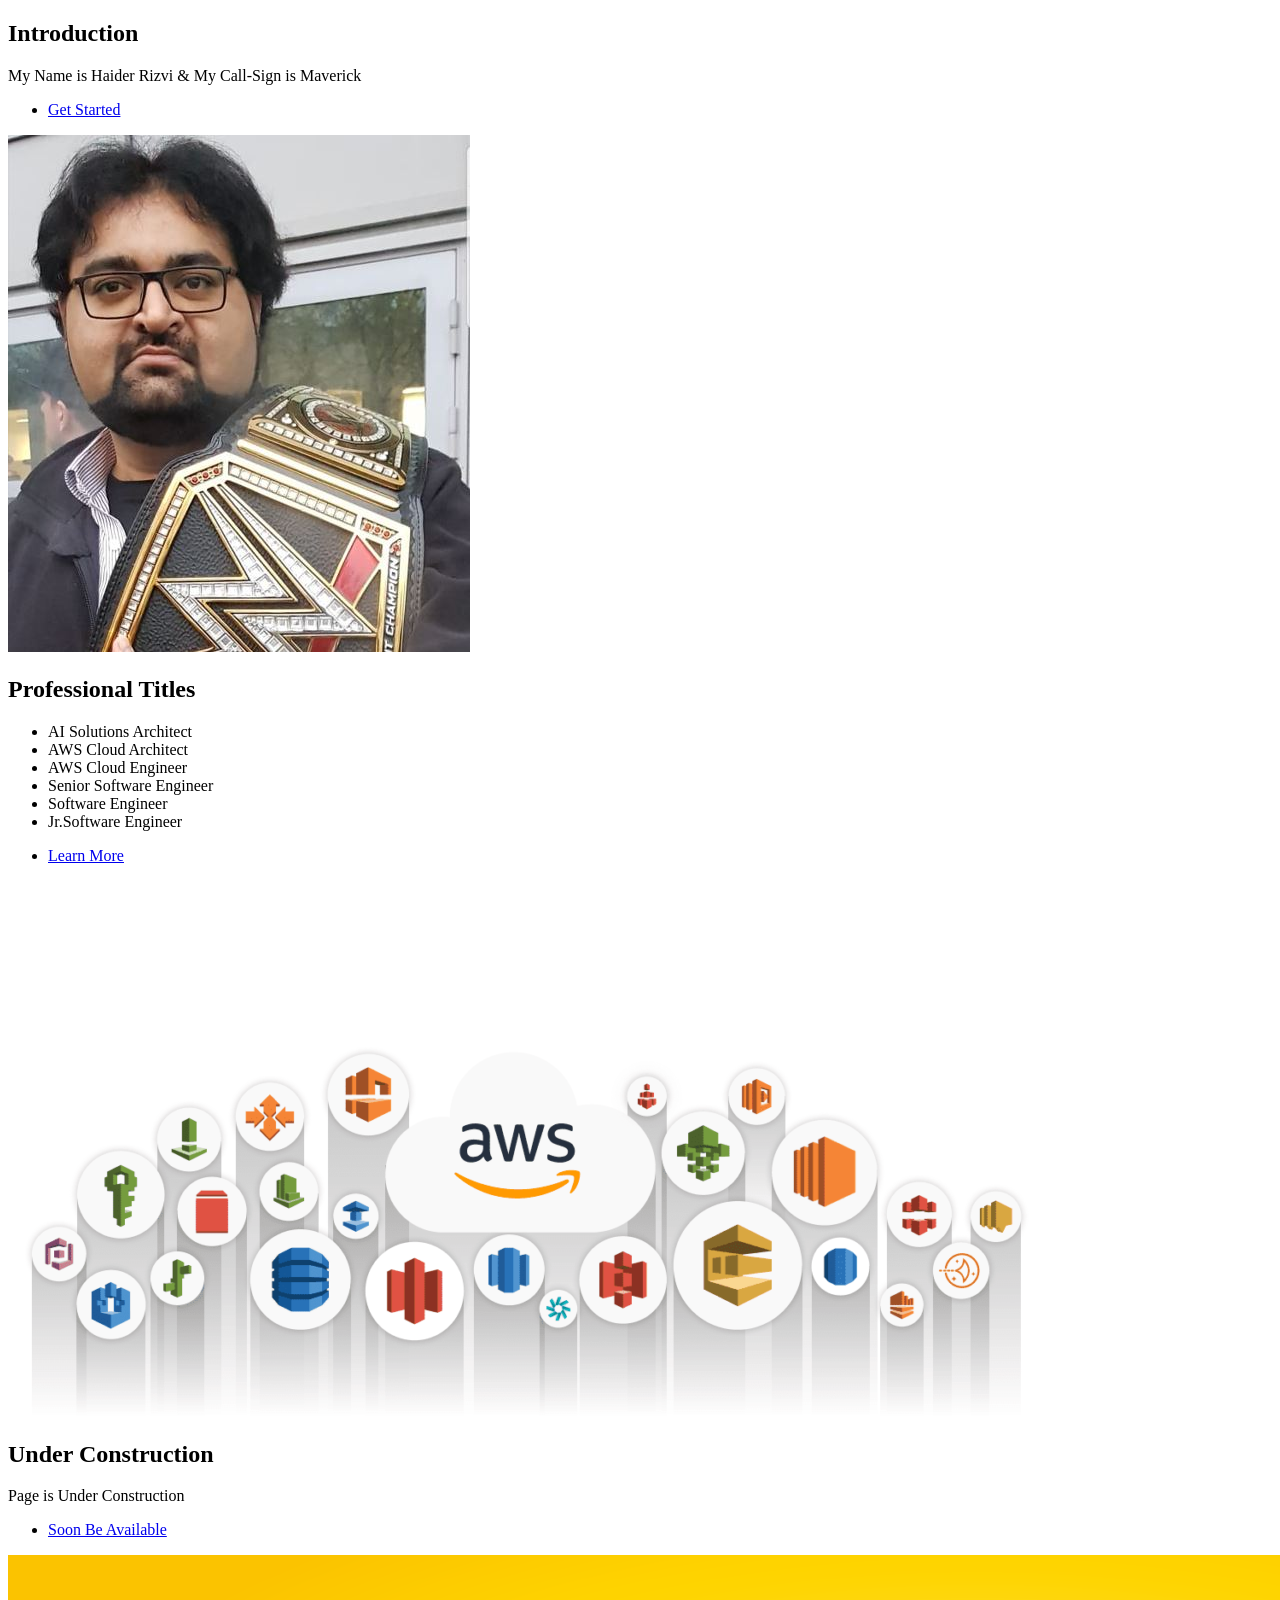
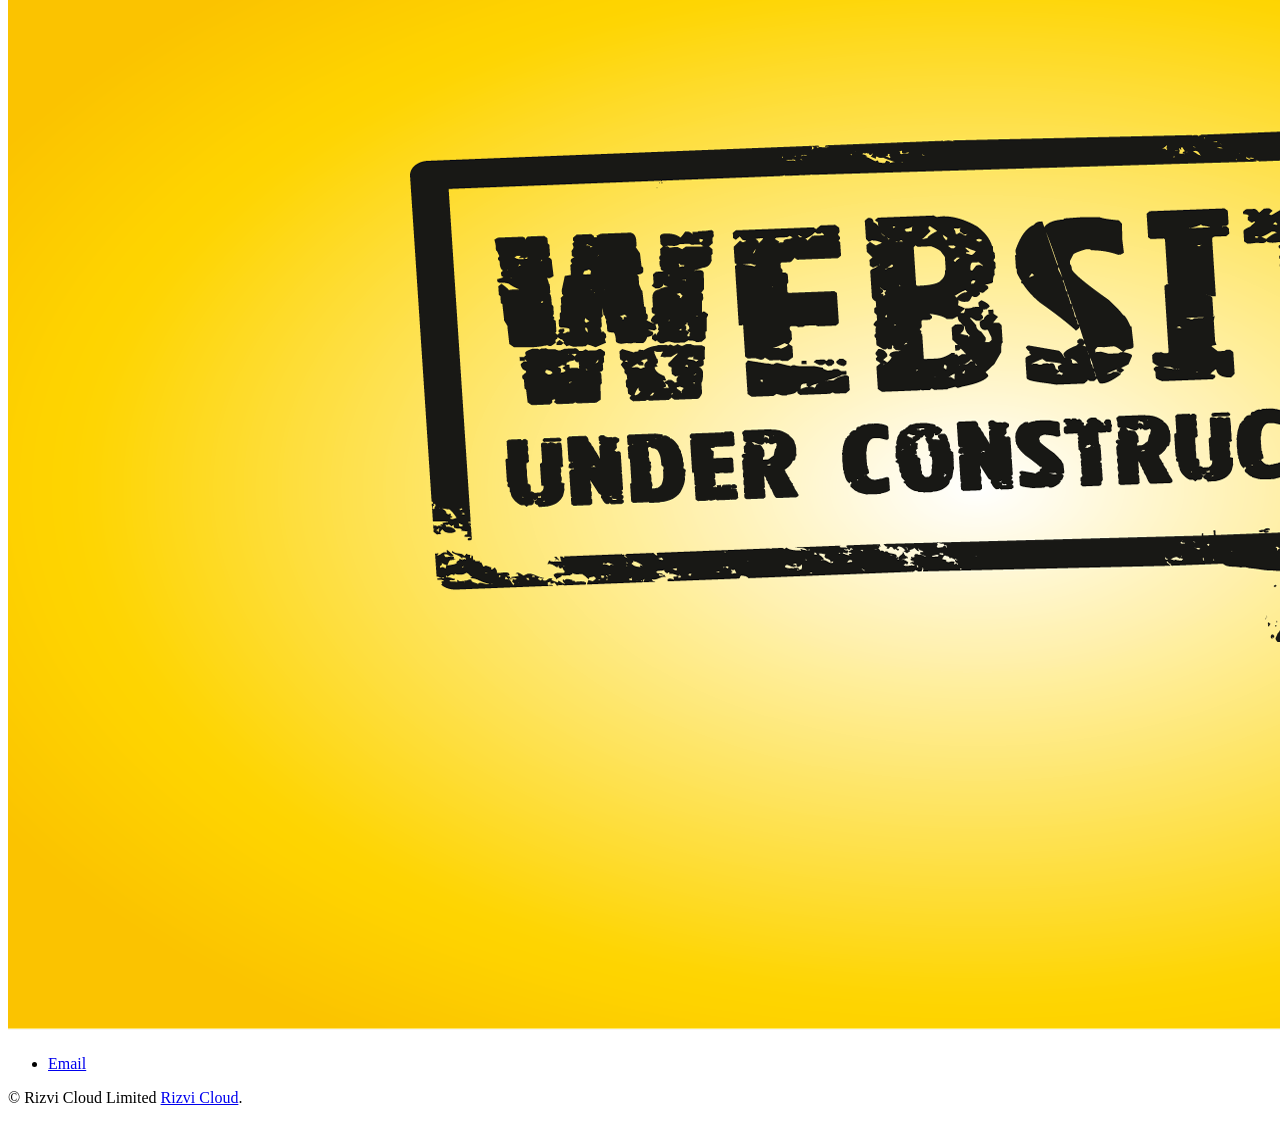
==== commit 7988bce6: "change in title" ====
--- a/index.html
+++ b/index.html
@@ -40,25 +40,23 @@
 							<p>
                                 <ul>
 									<li>
-                                        AI Solutions Architect  2025 - Present 
+                                        AI Solutions Architect  
                                     </li>
                                     <li>
-                                        AWS Cloud Architect 2020 - 2025
+                                        AWS Cloud Architect 
                                     </li>
 									<li>
-                                        AWS Cloud Engineer 2018 - 2020
+                                        AWS Cloud Engineer 
+                                    </li>
+									
+                                    <li>
+                                        Senior Software Engineer 
+                                    </li>
+									 <li>
+                                        Software Engineer 
                                     </li>
 									<li>
-                                        MS in Software Engineering Student 2015 - 2018 
-                                    </li>
-                                    <li>
-                                        Senior Software Engineer 2014 - 2016
-                                    </li>
-									 <li>
-                                        Software Engineer 2012 - 2014
-                                    </li>
-									<li>
-                                        Jr.Software Engineer 2010 - 2012
+                                        Jr.Software Engineer 
                                     </li>
                                 </ul>
                                  
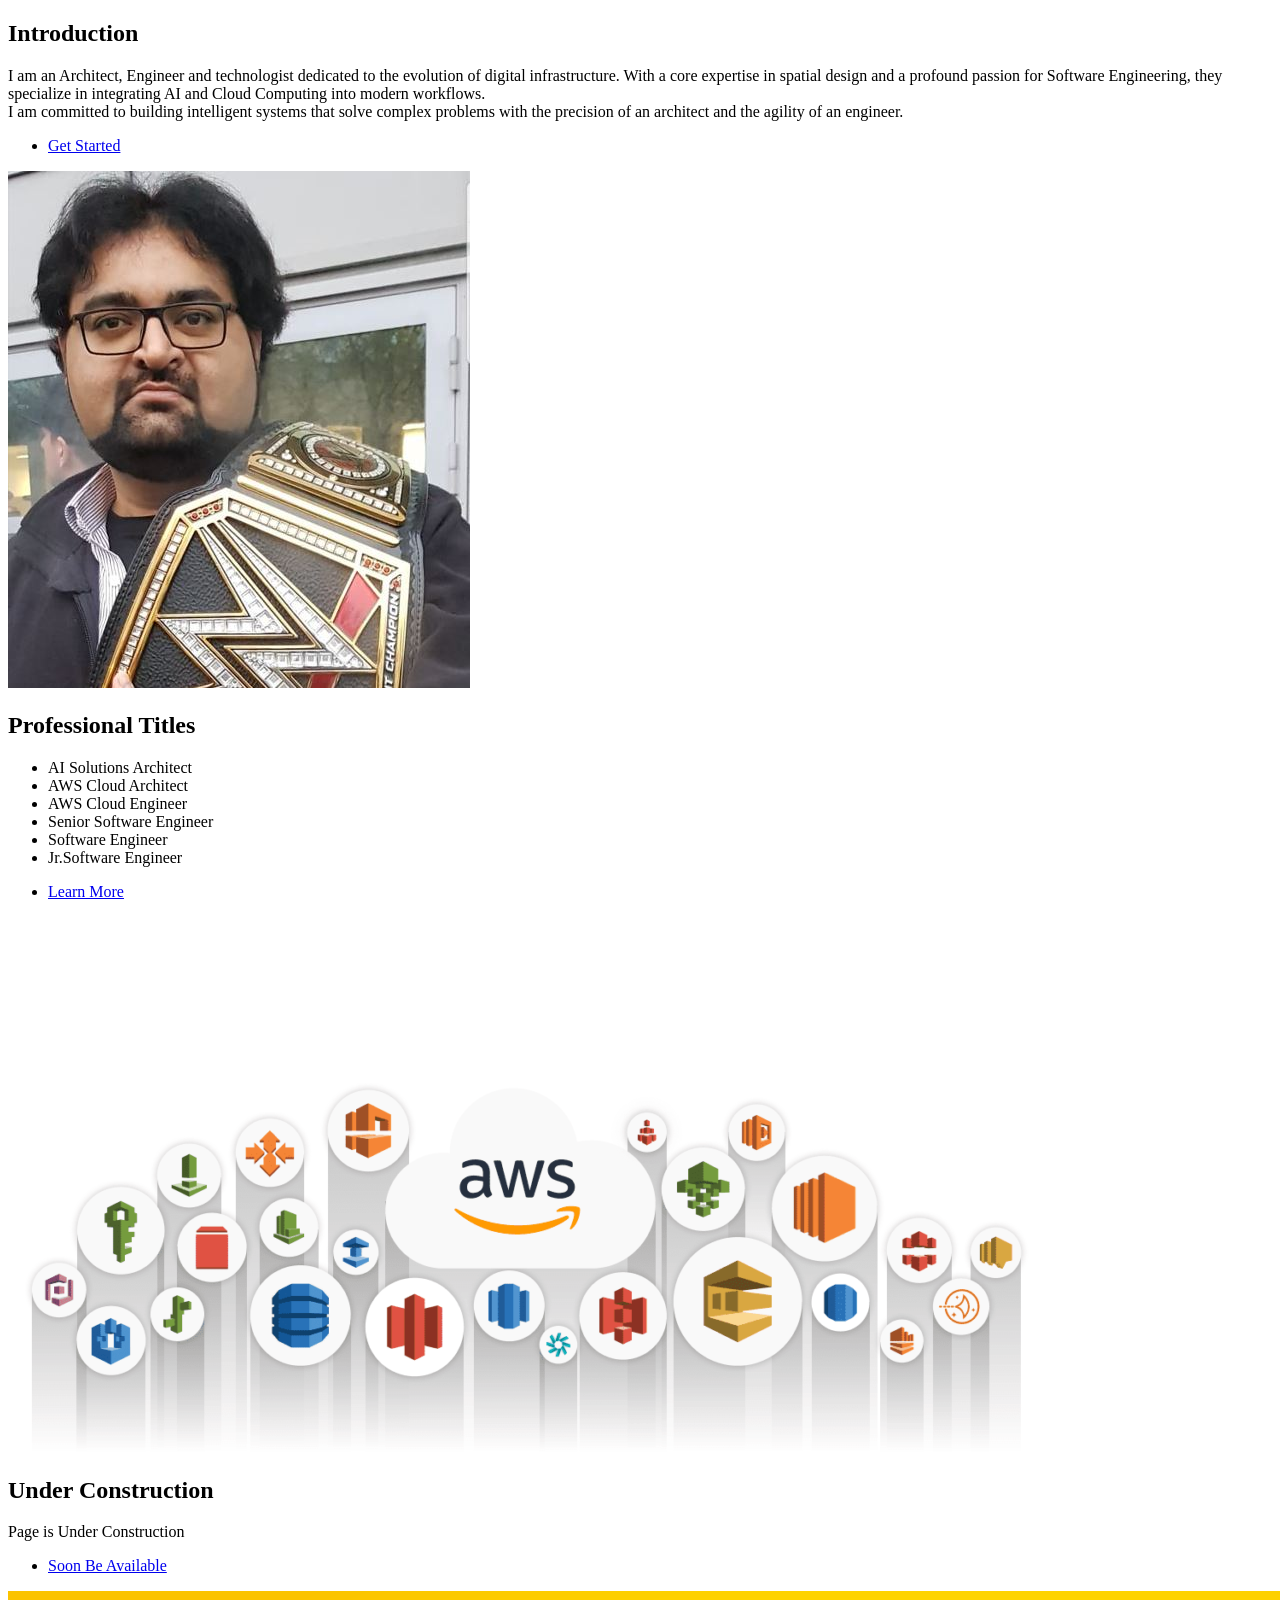
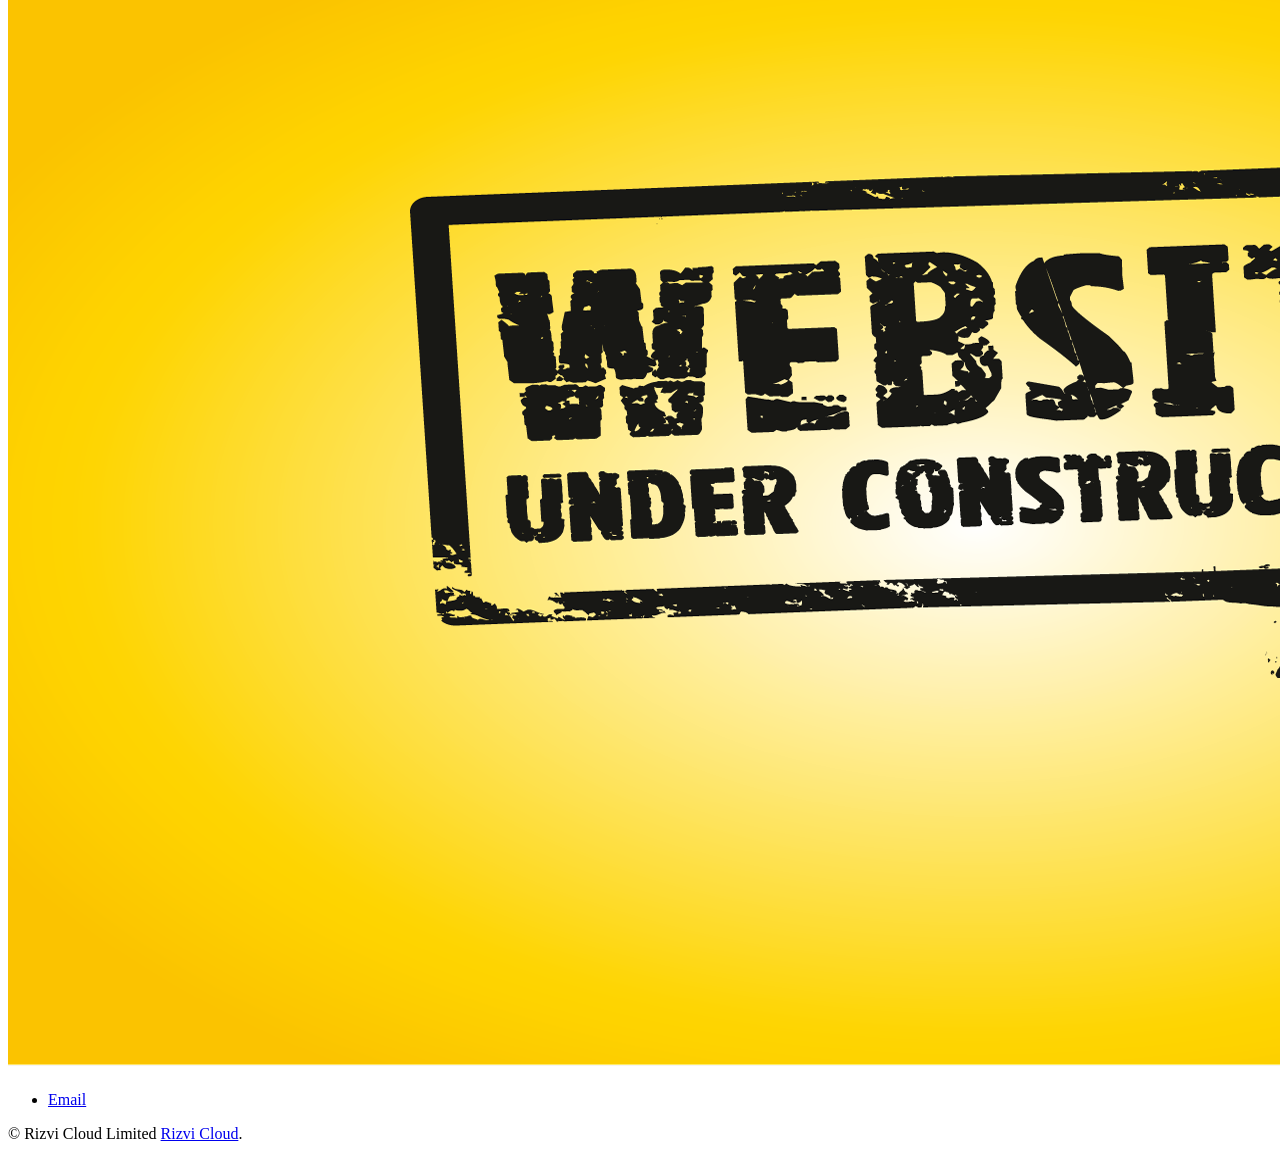
==== commit dc61796f: "changed intro" ====
--- a/index.html
+++ b/index.html
@@ -22,7 +22,11 @@
 						<div class="content">
 							<h1>Introduction</h1>
 							<p class="major">
-                                My Name is Haider Rizvi & My Call-Sign is Maverick  
+                                 I am an Architect, Engineer and technologist dedicated to the evolution of digital infrastructure.
+								 With a core expertise in spatial design and a profound passion for Software Engineering,
+								  they specialize in integrating AI and Cloud Computing into modern workflows.
+								  <br>
+								 I am committed to building intelligent systems that solve complex problems with the precision of an architect and the agility of an engineer.
                             </p>
 							<ul class="actions stacked">
 								<li><a href="#aws" class="button big wide smooth-scroll-middle">Get Started</a></li>
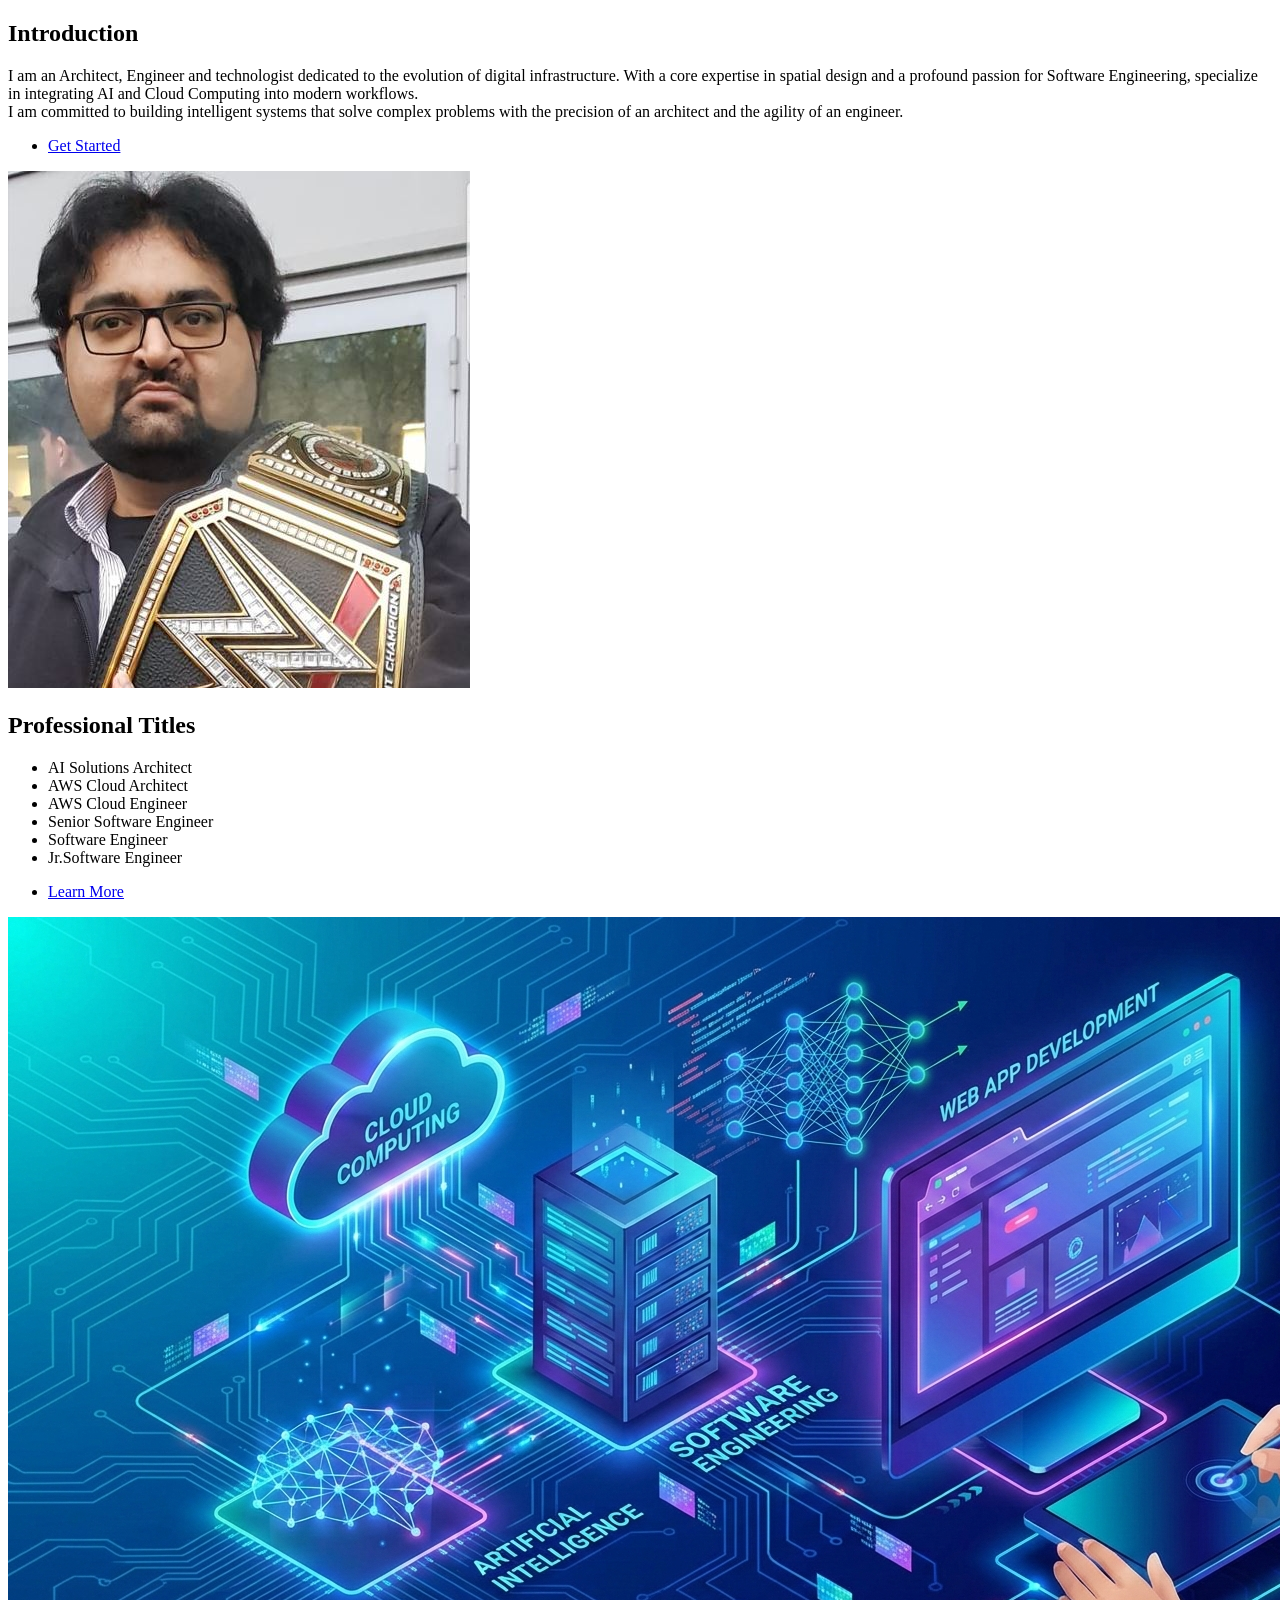
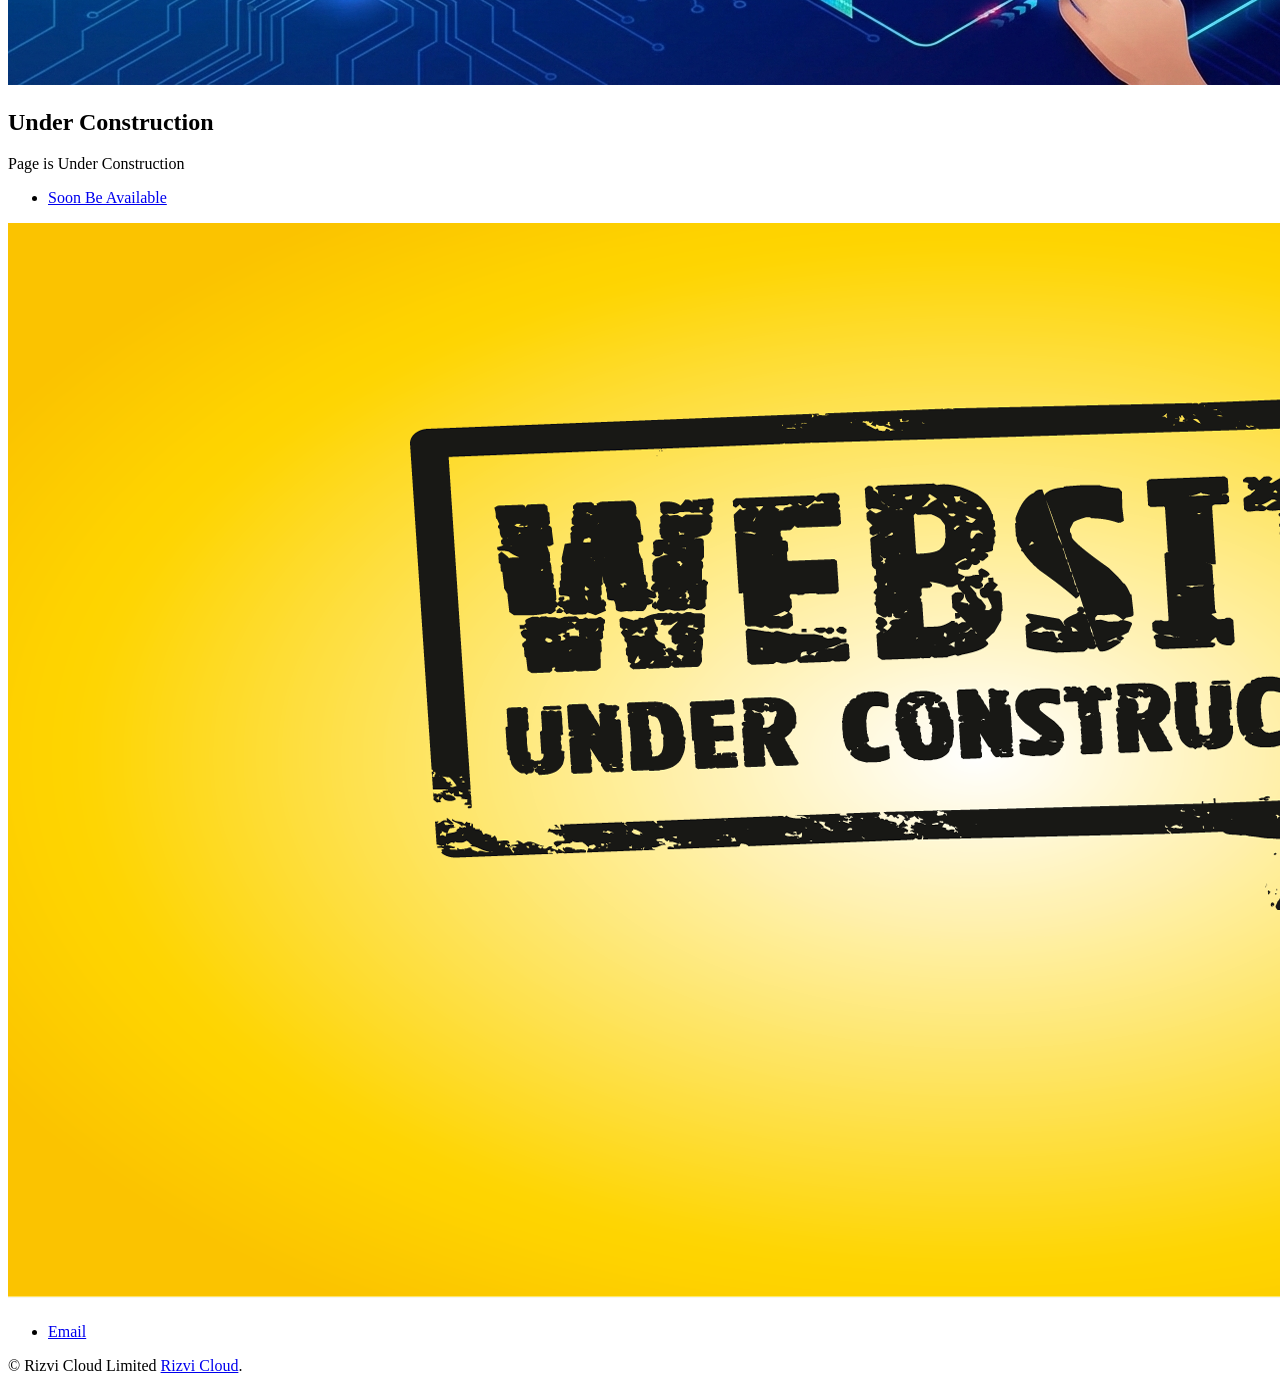
==== commit a11ef662: "changed picture" ====
--- a/index.html
+++ b/index.html
@@ -24,7 +24,7 @@
 							<p class="major">
                                  I am an Architect, Engineer and technologist dedicated to the evolution of digital infrastructure.
 								 With a core expertise in spatial design and a profound passion for Software Engineering,
-								  they specialize in integrating AI and Cloud Computing into modern workflows.
+								 specialize in integrating AI and Cloud Computing into modern workflows.
 								  <br>
 								 I am committed to building intelligent systems that solve complex problems with the precision of an architect and the agility of an engineer.
                             </p>
@@ -70,7 +70,7 @@
 							</ul>
 						</div>
 						<div class="image">
-							<img src="images/AWS.jpg" alt="" />
+							<img src="images/myWorld.png" alt="" />
 						</div>
 					</section>
 
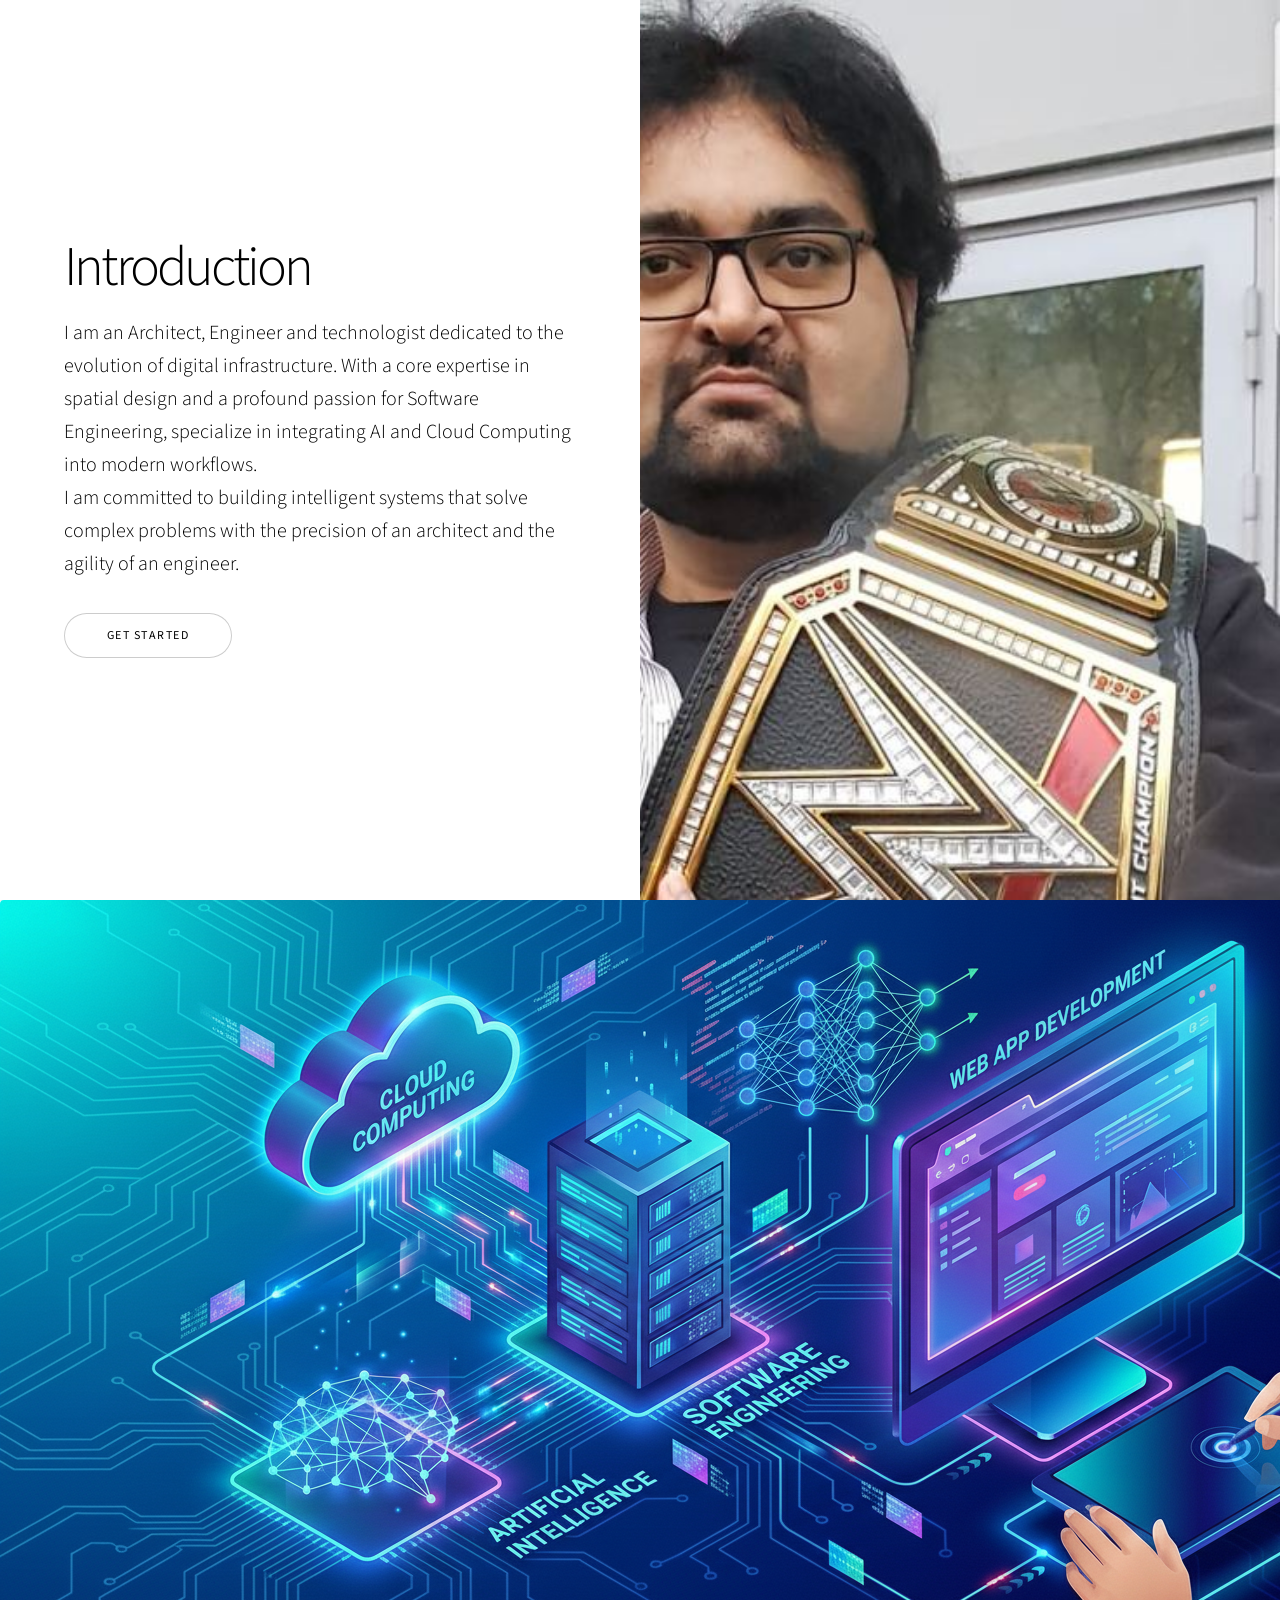
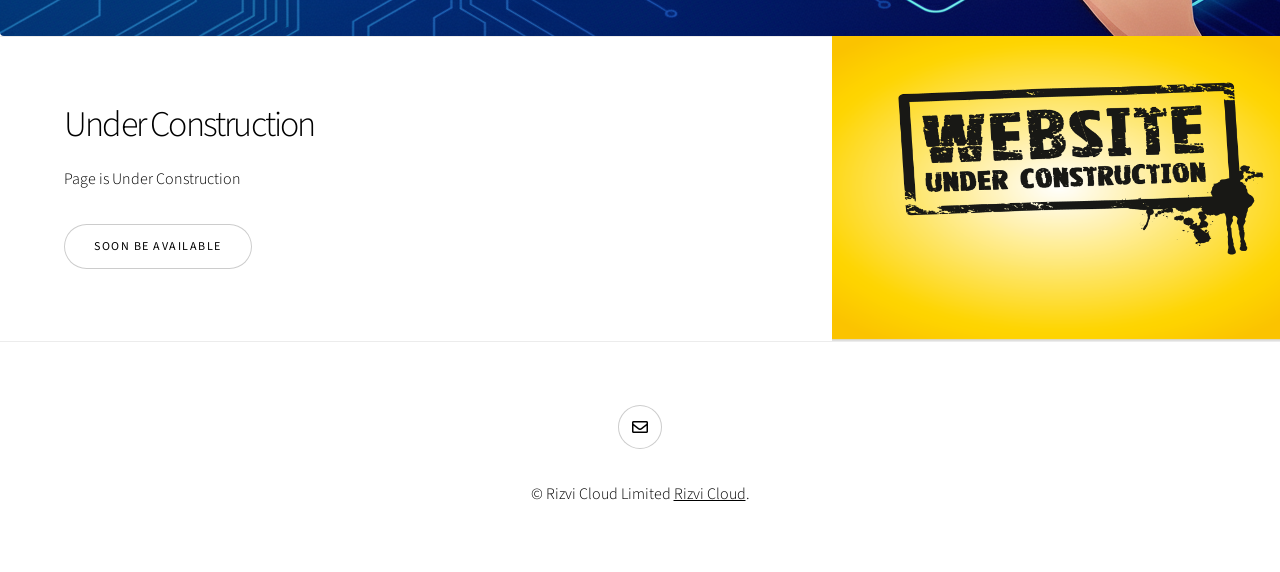
==== commit 809162a5: "css styling change" ====
--- a/index.html
+++ b/index.html
@@ -69,8 +69,8 @@
 								<li><a href="#uc" class="button big wide smooth-scroll-middle">Learn More</a></li>
 							</ul>
 						</div>
-						<div class="image">
-							<img src="images/myWorld.png" alt="" />
+						<div class="myWorld">
+							<img src="images/myWorld_2.png" alt="" />
 						</div>
 					</section>
 
--- a/assets/css/main.css
+++ b/assets/css/main.css
@@ -2680,6 +2680,62 @@
 				width: 100%;
 			}
 
+
+/* MyWorld Image */
+
+.myWorld {
+		border: 0;
+		border-radius: 4px;
+		display: inline-block;
+		position: relative;
+		/*min-width: 50rem; */
+	}
+
+		.myWorld img {
+			display: block;
+			border-radius: 4px;
+		}
+
+		.myWorld.left, .myWorld.right {
+			width: 40%;
+			max-width: 20rem;
+		}
+
+			.myWorld.left img, .myWorld.right img {
+				width: 100%;
+			}
+
+		.myWorld.left {
+			float: left;
+			margin: 0 1.5rem 1rem 0;
+			top: 0.25rem;
+		}
+
+		.myWorld.right {
+			float: right;
+			margin: 0 0 1rem 1.5rem;
+			top: 0.25rem;
+		}
+
+		.myWorld.fit {
+			display: block;
+			margin: 0 0 2rem 0;
+			width: 100%;
+		}
+
+			.myWorld.fit img {
+				width: 100%;
+			}
+
+		.myWorld.main {
+			display: block;
+			margin: 0 0 3rem 0;
+			width: 100%;
+		}
+
+			.myWorld.main img {
+				width: 100%;
+			}
 /* List */
 
 	ol {
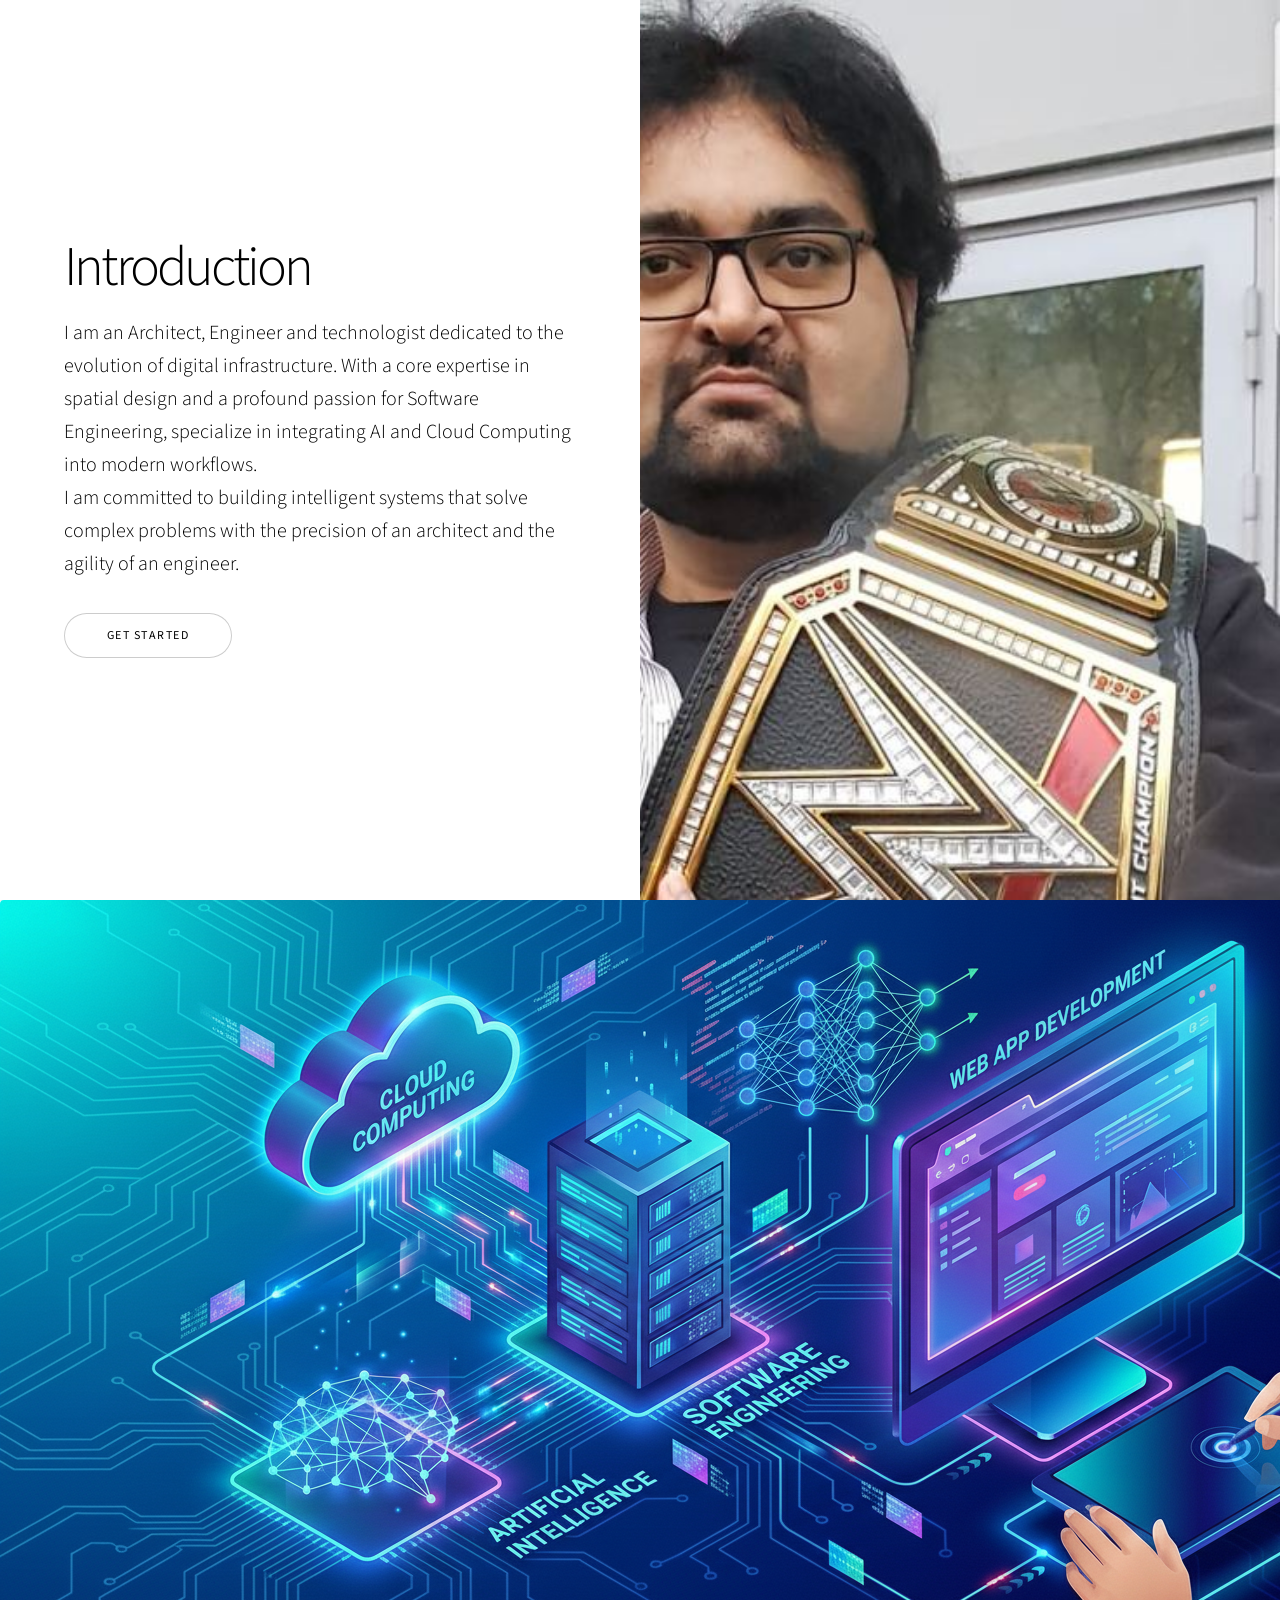
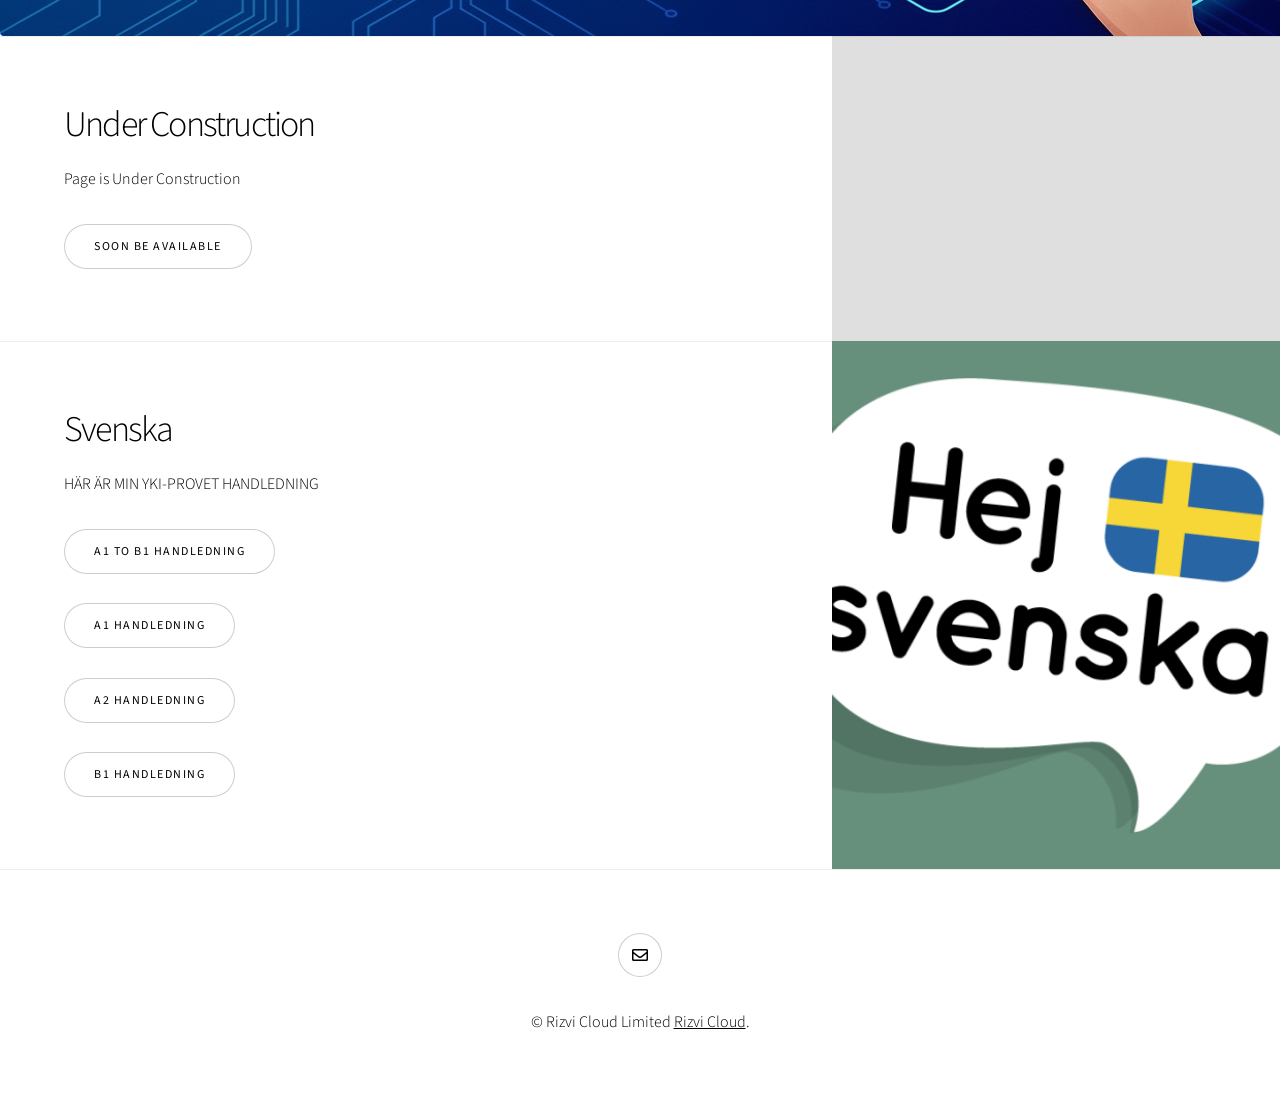
==== commit f574db1d: "addded Svenska Pages" ====
--- a/index.html
+++ b/index.html
@@ -88,6 +88,24 @@
 						</div>
 					</section>
 
+					<!-- Svenska -->
+					<section class="spotlight style1 orient-left content-align-left image-position-center onscroll-image-fade-in" id="swedish">
+						<div class="content">
+							<h2>Svenska</h2>
+							<p>HÄR ÄR MIN YKI-PROVET HANDLEDNING</p>
+							<ul class="actions stacked">
+								<li><a href="pages/a1-b1.html" class="button big wide smooth-scroll-middle">A1 to B1 HANDLEDNING</a></li>
+								<li><a href="pages/a1.html" class="button big wide smooth-scroll-middle">A1 HANDLEDNING</a></li>
+								<li><a href="pages/a2.html" class="button big wide smooth-scroll-middle">A2 HANDLEDNING</a></li>
+								<li><a href="pages/b1.html" class="button big wide smooth-scroll-middle">B1 HANDLEDNING</a></li>
+							</ul>
+						</div>
+						<div class="image">
+							<img src="images/hej.png" alt="" />
+						</div>
+					</section>
+
+
 				<!-- Four -->
 				<!--	<section class="spotlight style1 orient-right content-align-left image-position-center onscroll-image-fade-in">
 						<div class="content">
--- a/assets/css/main.css
+++ b/assets/css/main.css
@@ -2698,7 +2698,7 @@
 
 		.myWorld.left, .myWorld.right {
 			width: 40%;
-			max-width: 20rem;
+			max-width: 12rem;
 		}
 
 			.myWorld.left img, .myWorld.right img {
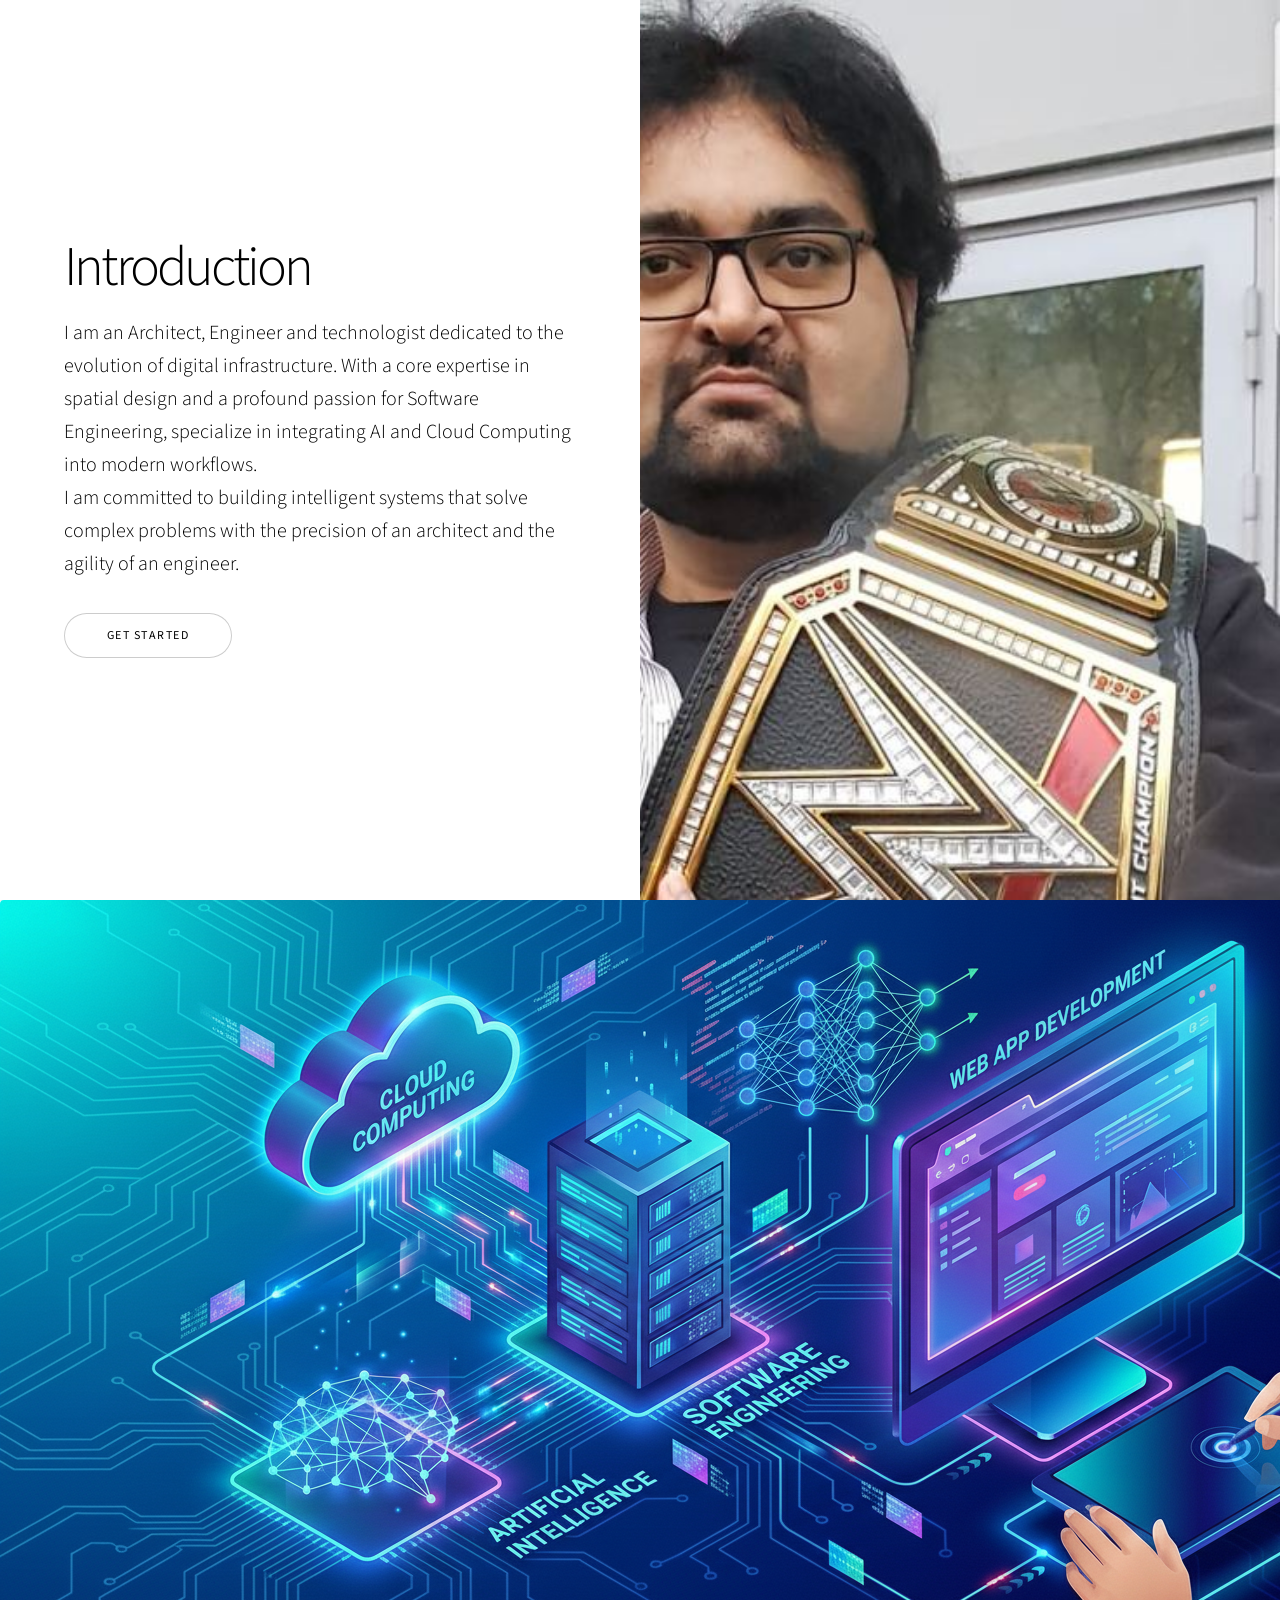
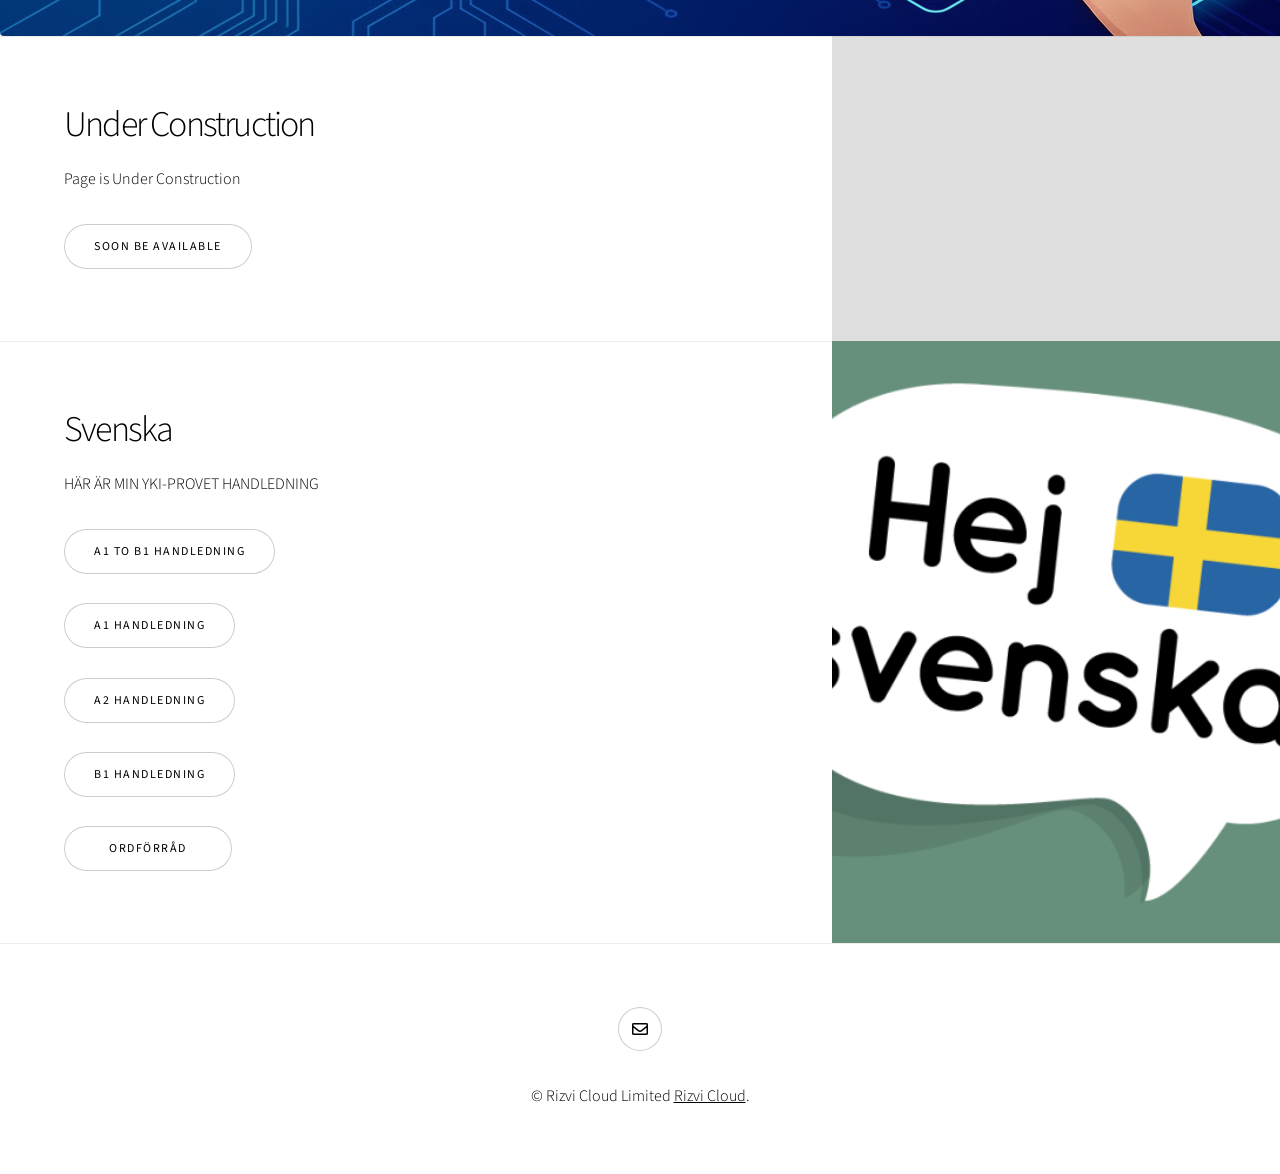
==== commit 040763bf: "added vocuab page" ====
--- a/index.html
+++ b/index.html
@@ -98,6 +98,7 @@
 								<li><a href="pages/a1.html" class="button big wide smooth-scroll-middle">A1 HANDLEDNING</a></li>
 								<li><a href="pages/a2.html" class="button big wide smooth-scroll-middle">A2 HANDLEDNING</a></li>
 								<li><a href="pages/b1.html" class="button big wide smooth-scroll-middle">B1 HANDLEDNING</a></li>
+								<li><a href="pages/b1.html" class="button big wide smooth-scroll-middle">Ordförråd</a></li>
 							</ul>
 						</div>
 						<div class="image">
